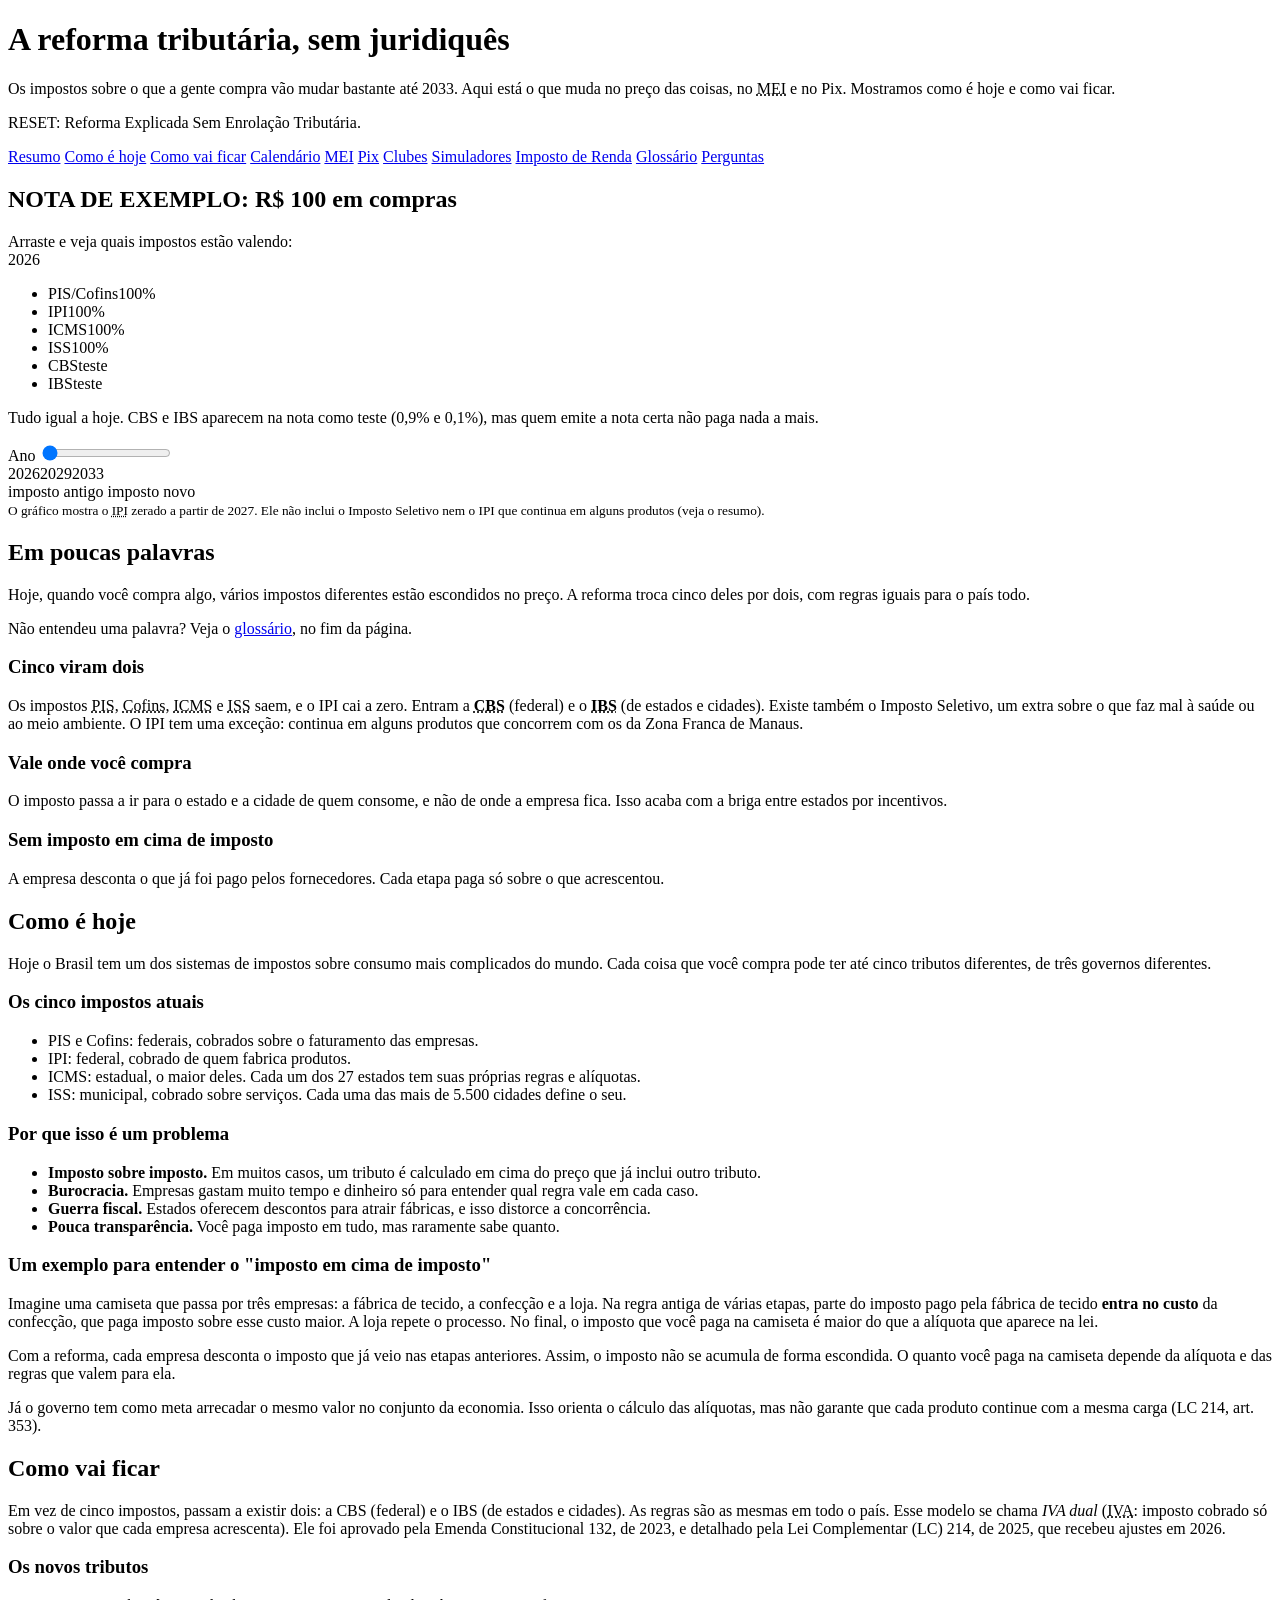
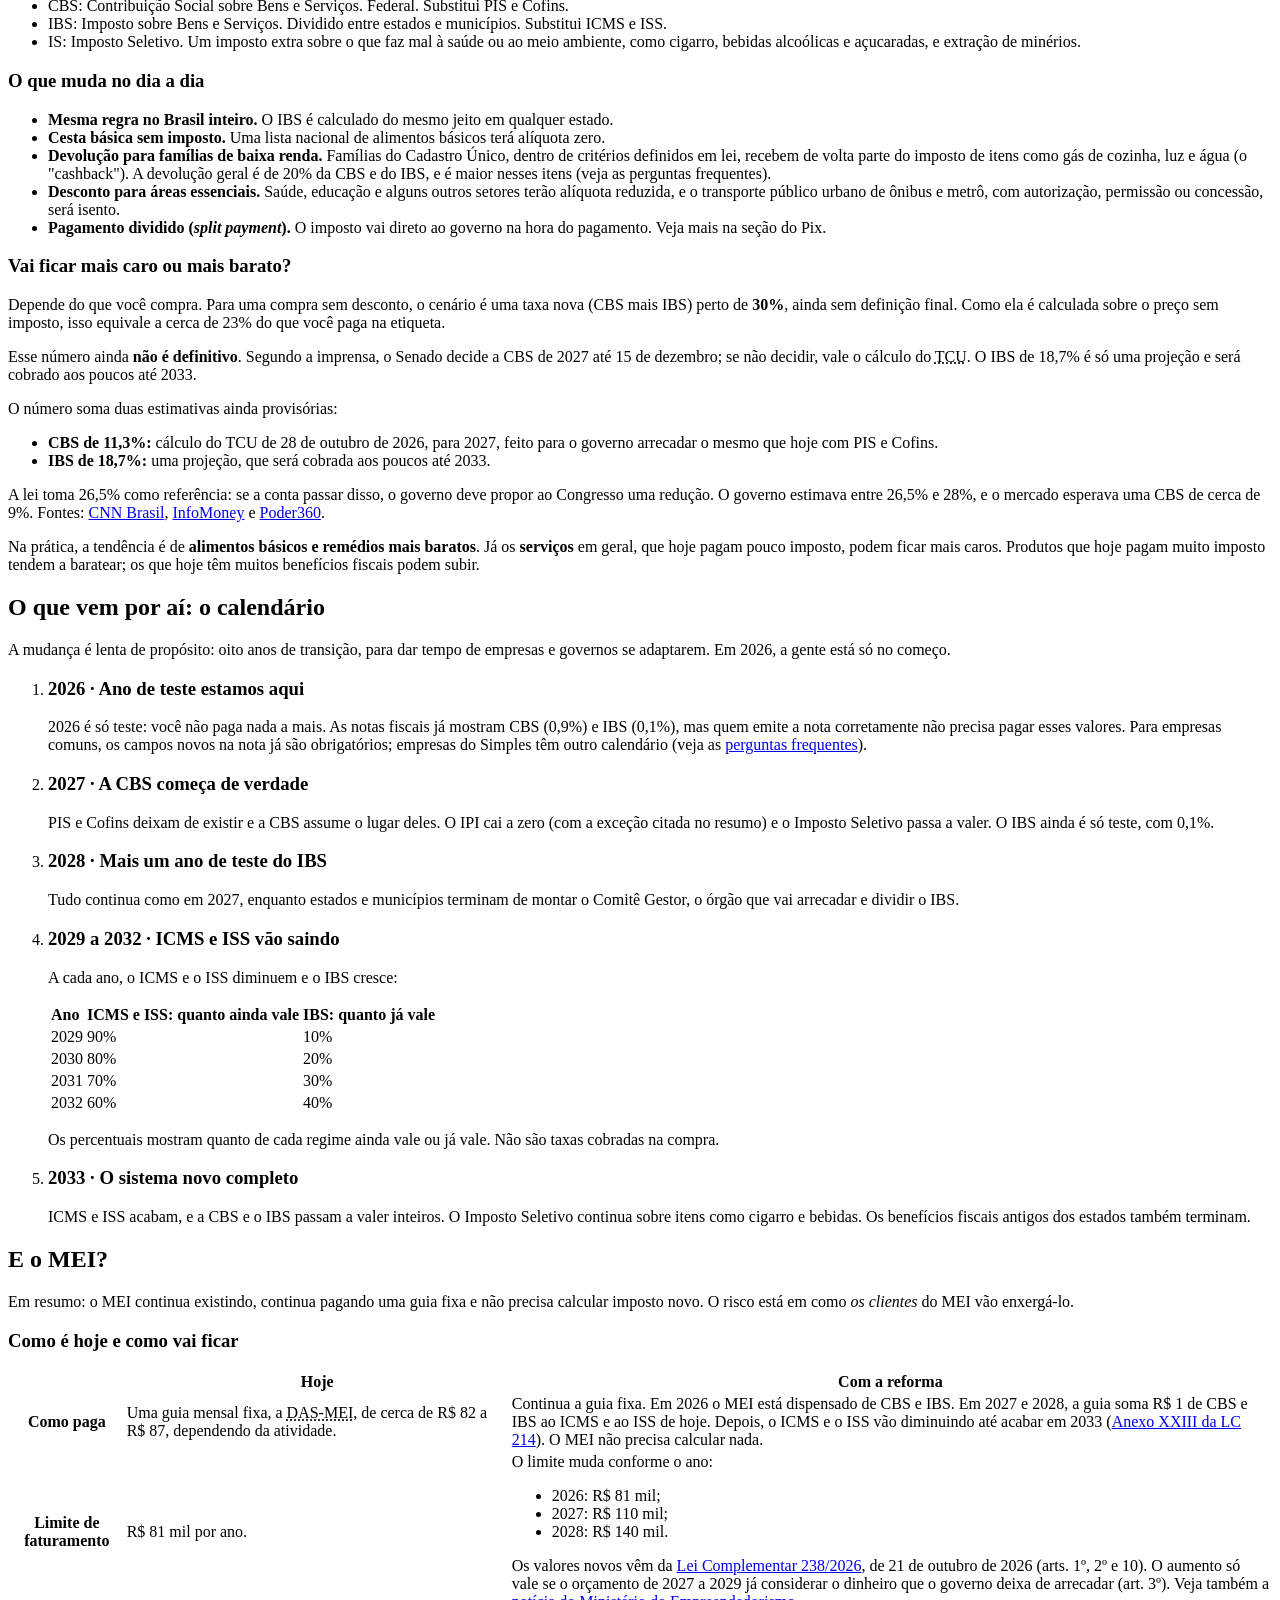
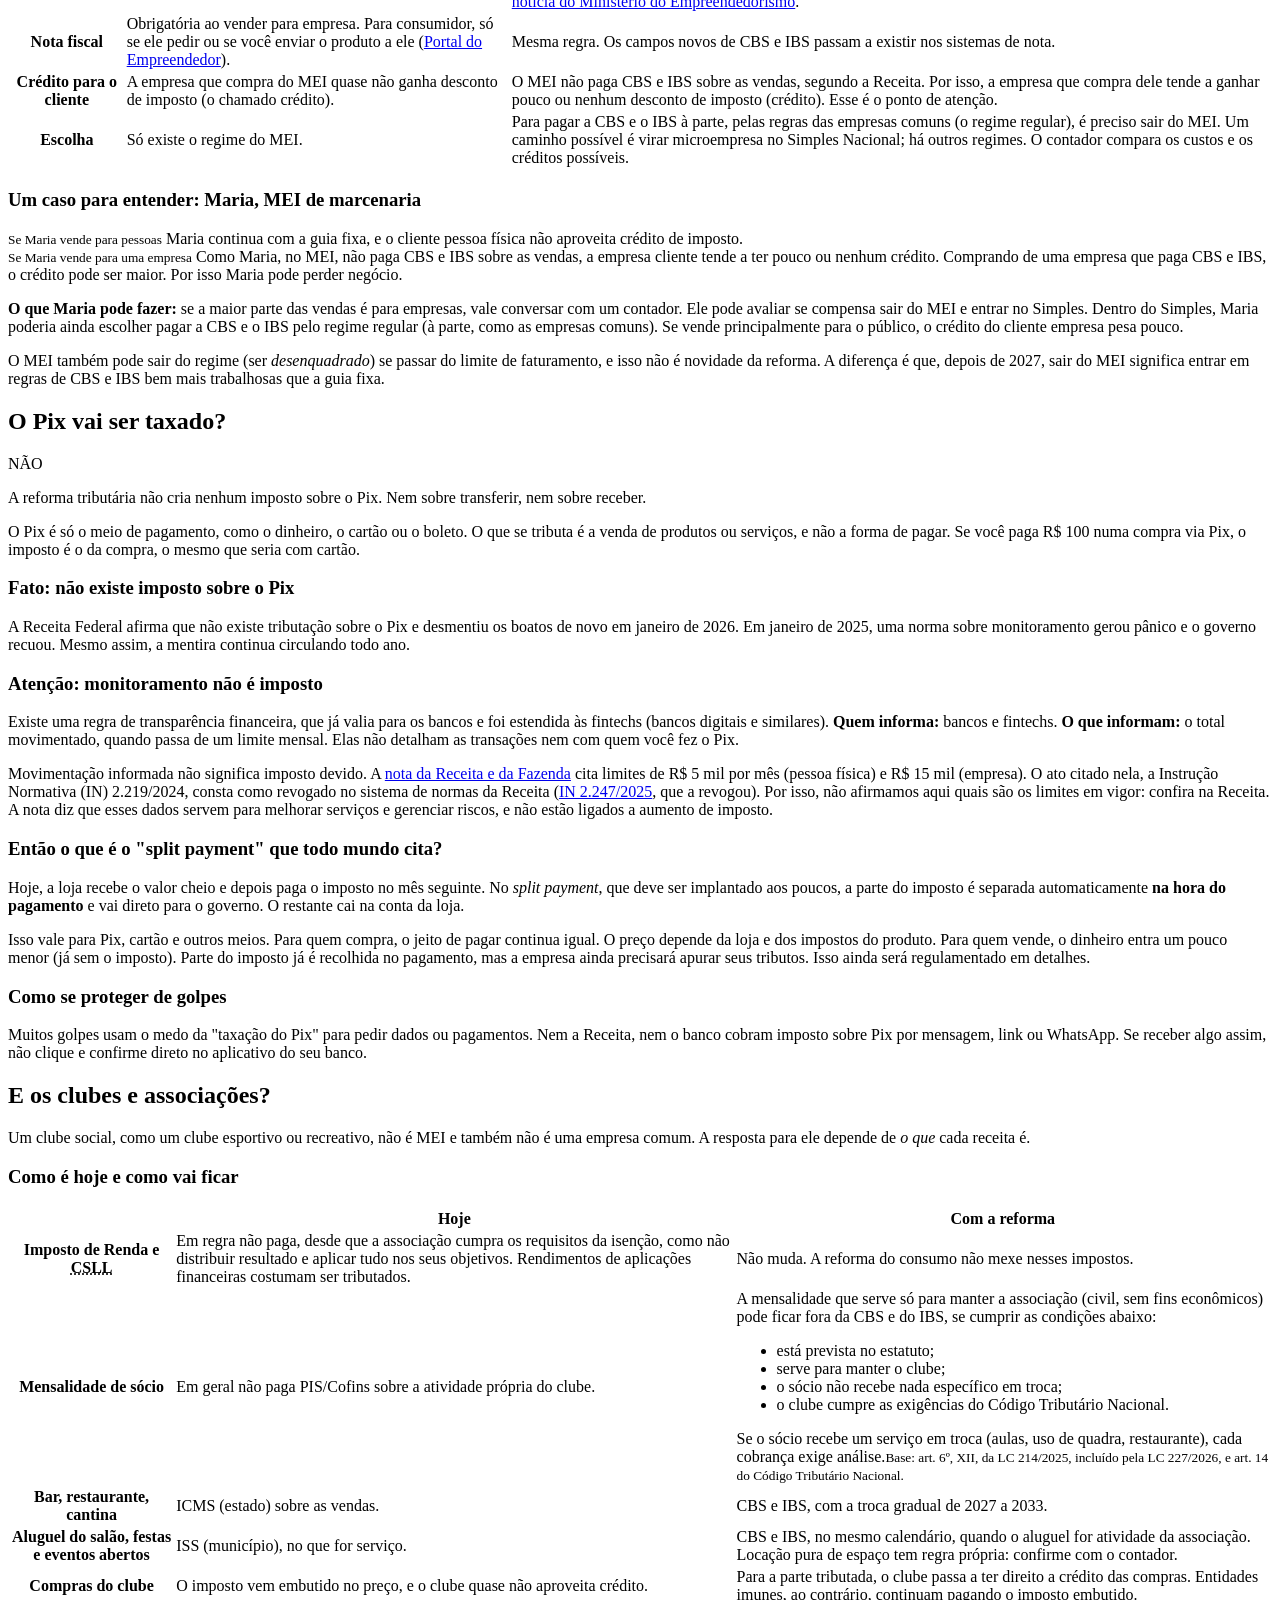
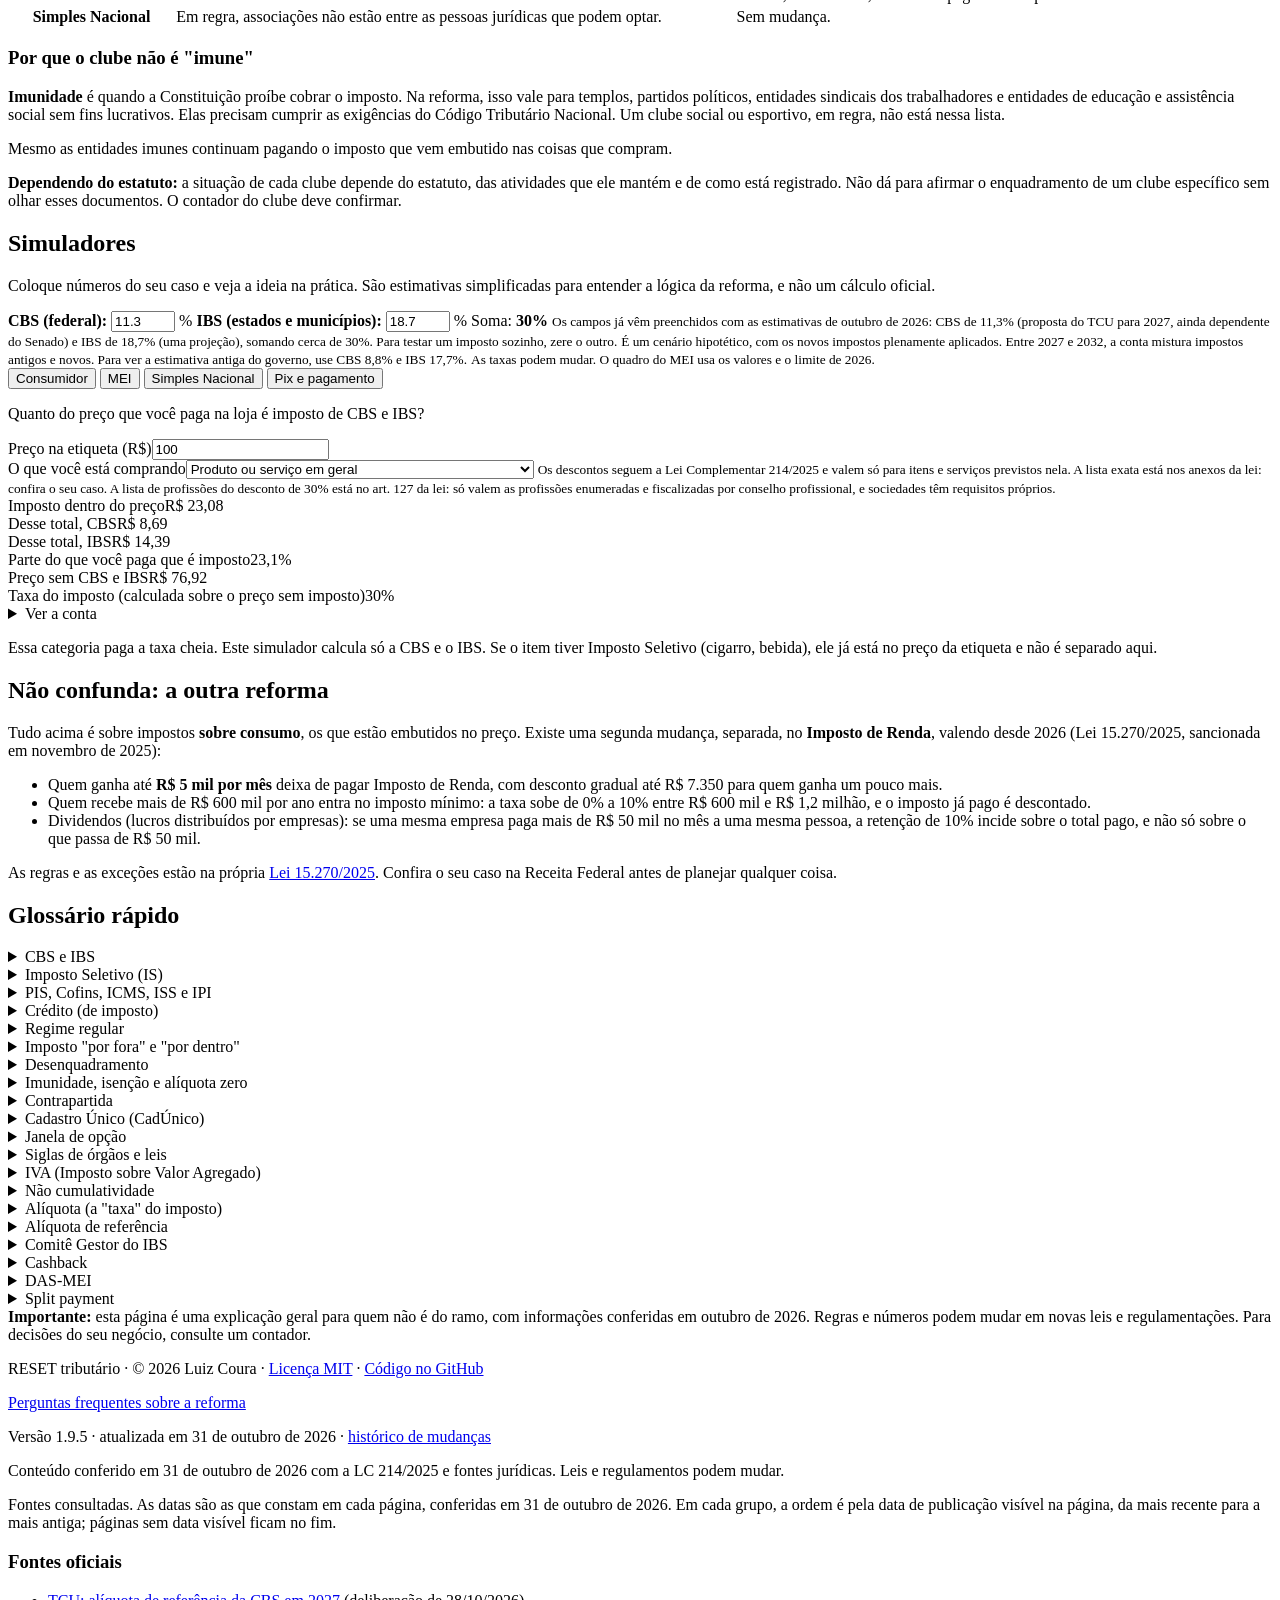
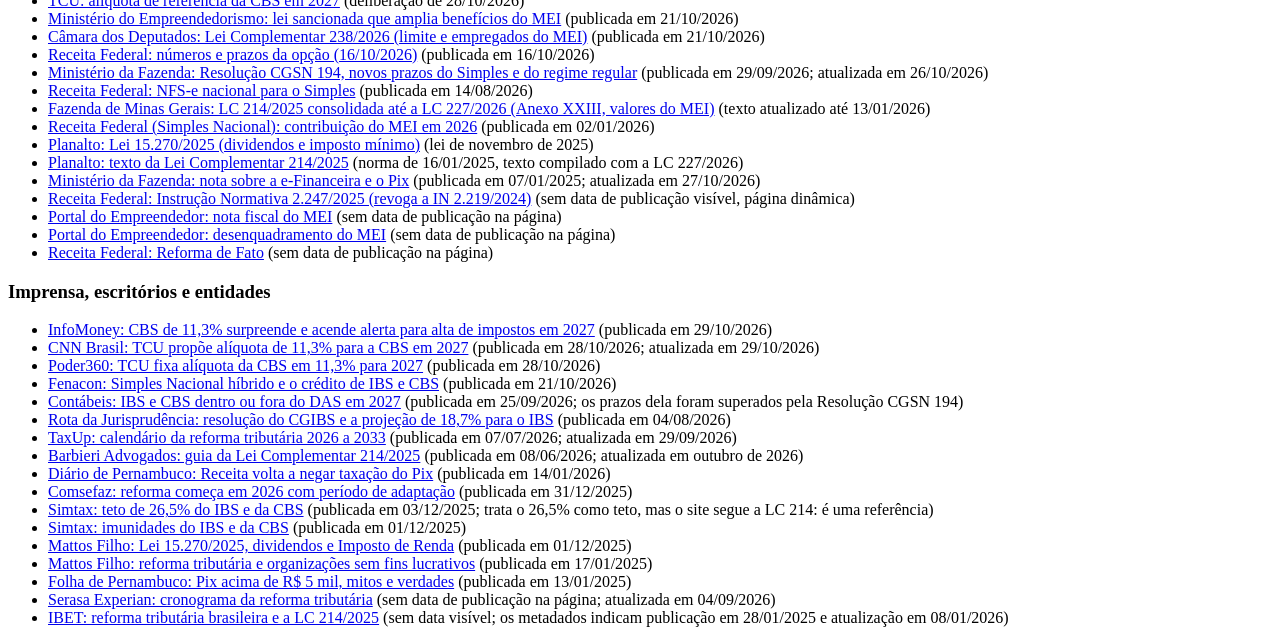
==== index.html @ e4e1f106 "Corrige a décima primeira revisão: exemplo da camiseta e neutralidade de arrecadação Co-Authored-By:" ====
<!doctype html>
<html lang="pt-BR">
<head>
<meta charset="utf-8">
<meta name="viewport" content="width=device-width, initial-scale=1">
<title>Reforma tributária explicada: MEI, Pix e o que muda | RESET</title>
<meta name="description" content="Reforma tributária sem juridiquês: o que muda para MEI, clubes, preços e Pix, como é hoje e o calendário de 2026 a 2033, com simuladores.">
<meta name="author" content="Luiz Coura">
<meta name="robots" content="index, follow, max-snippet:-1, max-image-preview:large">
<link rel="canonical" href="https://luizcoura.github.io/reset-tributario/">
<meta name="google-site-verification" content="L6h8p31Zbn6ZNRfFlGr_XrNy9hqiX-qJOjcPm-kFwkk" />
<link rel="icon" type="image/svg+xml" href="favicon.svg">
<link rel="icon" type="image/png" sizes="48x48" href="favicon-48.png">
<link rel="apple-touch-icon" href="apple-touch-icon.png">
<meta name="theme-color" content="#EDF0EA">

<meta property="og:type" content="article">
<meta property="og:locale" content="pt_BR">
<meta property="og:site_name" content="RESET tributário">
<meta property="og:title" content="Reforma tributária explicada: MEI, Pix e o que muda">
<meta property="og:description" content="O que muda com a CBS e o IBS, o que acontece com o MEI e se o Pix será taxado. Como é hoje e como vai ficar, explicado para leigos.">
<meta property="og:url" content="https://luizcoura.github.io/reset-tributario/">
<meta property="og:image" content="https://luizcoura.github.io/reset-tributario/og-image.png">
<meta property="og:image:width" content="1200">
<meta property="og:image:height" content="630">
<meta property="og:image:alt" content="Nota fiscal mostrando cinco impostos antigos virando dois: CBS e IBS">
<meta name="twitter:card" content="summary_large_image">
<meta name="twitter:image" content="https://luizcoura.github.io/reset-tributario/og-image.png">
<meta name="twitter:title" content="Reforma tributária explicada: MEI, Pix e o que muda">
<meta name="twitter:description" content="O que muda com a CBS e o IBS, o que acontece com o MEI e se o Pix será taxado.">

<script type="application/ld+json">
{
  "@context":"https://schema.org",
  "@type":"Article",
  "headline":"A reforma tributária, sem juridiquês",
  "description":"O que muda com a reforma tributária brasileira para MEI, clubes, preços e Pix, com o calendário de 2026 a 2033.",
  "inLanguage":"pt-BR",
  "image":"https://luizcoura.github.io/reset-tributario/og-image.png",
  "datePublished":"2026-10-30",
  "dateModified":"2026-10-31",
  "mainEntityOfPage":"https://luizcoura.github.io/reset-tributario/",
  "author":{"@type":"Person","name":"Luiz Coura","url":"https://github.com/luizcoura"},
  "license":"https://github.com/luizcoura/reset-tributario/blob/main/LICENSE",
  "about":["Reforma tributária","CBS","IBS","MEI","Pix"]
}
</script>
<link rel="preconnect" href="https://fonts.googleapis.com">
<link rel="preconnect" href="https://fonts.gstatic.com" crossorigin>
<link href="https://fonts.googleapis.com/css2?family=Bricolage+Grotesque:opsz,wght@12..96,500;12..96,700;12..96,800&family=Source+Serif+4:ital,opsz,wght@0,8..60,400;0,8..60,600;1,8..60,400&family=IBM+Plex+Mono:wght@400;500&display=swap" rel="stylesheet">
<link rel="stylesheet" href="style.css">
</head>
<body>

<header class="topo">
  <div class="wrap hero-grid">
    <div>
      <h1>A reforma tributária, sem juridiquês</h1>
      <p class="lead">Os impostos sobre o que a gente compra vão mudar bastante até 2033. Aqui está o que muda no preço das coisas, no <abbr title="Microempreendedor Individual">MEI</abbr> e no Pix. Mostramos como é hoje e como vai ficar.</p>
      <p class="assinatura">RESET: Reforma Explicada Sem Enrolação Tributária.</p>
      <nav class="nav" aria-label="Seções">
        <a href="#resumo">Resumo</a>
        <a href="#hoje">Como é hoje</a>
        <a href="#depois">Como vai ficar</a>
        <a href="#prazos">Calendário</a>
        <a href="#mei">MEI</a>
        <a href="#pix">Pix</a>
        <a href="#clubes">Clubes</a>
        <a href="#simuladores">Simuladores</a>
        <a href="#renda">Imposto de Renda</a>
        <a href="#glossario">Glossário</a>
        <a href="perguntas.html">Perguntas</a>
      </nav>
    </div>

    <aside class="nota" aria-labelledby="nota-titulo">
      <h2 id="nota-titulo">NOTA DE EXEMPLO: R$ 100 em compras</h2>
      <div>Arraste e veja quais impostos estão valendo:</div>
      <div class="ano" id="ano" aria-live="polite">2026</div>
      <ul class="linhas" id="linhas"></ul>
      <p class="explica" id="explica"></p>
      <label for="slider" class="sr">Ano</label>
      <input class="slider" type="range" id="slider" min="2026" max="2033" step="1" value="2026">
      <div class="marcas" aria-hidden="true"><span>2026</span><span>2029</span><span>2033</span></div>
      <div class="legenda">
        <span><b class="cor-velho"></b>imposto antigo</span>
        <span><b class="cor-novo"></b>imposto novo</span>
      </div>
      <small class="aviso-grafico">O gráfico mostra o <abbr title="Imposto sobre Produtos Industrializados">IPI</abbr> zerado a partir de 2027. Ele não inclui o Imposto Seletivo nem o IPI que continua em alguns produtos (veja o resumo).</small>
    </aside>
  </div>
</header>

<main>
<section id="resumo">
  <div class="wrap">
    <h2>Em poucas palavras</h2>
    <div class="texto">
      <p class="lead">Hoje, quando você compra algo, vários impostos diferentes estão escondidos no preço. A reforma troca cinco deles por dois, com regras iguais para o país todo.</p>
      <p>Não entendeu uma palavra? Veja o <a href="#glossario">glossário</a>, no fim da página.</p>
    </div>
    <div class="tres">
      <div>
        <h3>Cinco viram dois</h3>
        <p>Os impostos <abbr title="Programa de Integração Social">PIS</abbr>, <abbr title="Contribuição para o Financiamento da Seguridade Social">Cofins</abbr>, <abbr title="Imposto sobre Circulação de Mercadorias e Serviços">ICMS</abbr> e <abbr title="Imposto Sobre Serviços">ISS</abbr> saem, e o IPI cai a zero. Entram a <strong><abbr title="Contribuição Social sobre Bens e Serviços">CBS</abbr></strong> (federal) e o <strong><abbr title="Imposto sobre Bens e Serviços">IBS</abbr></strong> (de estados e cidades). Existe também o Imposto Seletivo, um extra sobre o que faz mal à saúde ou ao meio ambiente. O IPI tem uma exceção: continua em alguns produtos que concorrem com os da Zona Franca de Manaus.</p>
      </div>
      <div>
        <h3>Vale onde você compra</h3>
        <p>O imposto passa a ir para o estado e a cidade de quem consome, e não de onde a empresa fica. Isso acaba com a briga entre estados por incentivos.</p>
      </div>
      <div>
        <h3>Sem imposto em cima de imposto</h3>
        <p>A empresa desconta o que já foi pago pelos fornecedores. Cada etapa paga só sobre o que acrescentou.</p>
      </div>
    </div>
  </div>
</section>

<section id="hoje">
  <div class="wrap">
    <h2>Como é hoje</h2>
    <div class="texto">
      <p>Hoje o Brasil tem um dos sistemas de impostos sobre consumo mais complicados do mundo. Cada coisa que você compra pode ter até cinco tributos diferentes, de três governos diferentes.</p>
    </div>
    <div class="comparar">
      <div class="col hoje">
        <h3>Os cinco impostos atuais</h3>
        <ul>
          <li><span class="sigla">PIS</span> e <span class="sigla">Cofins</span>: federais, cobrados sobre o faturamento das empresas.</li>
          <li><span class="sigla">IPI</span>: federal, cobrado de quem fabrica produtos.</li>
          <li><span class="sigla">ICMS</span>: estadual, o maior deles. Cada um dos 27 estados tem suas próprias regras e alíquotas.</li>
          <li><span class="sigla">ISS</span>: municipal, cobrado sobre serviços. Cada uma das mais de 5.500 cidades define o seu.</li>
        </ul>
      </div>
      <div class="col hoje">
        <h3>Por que isso é um problema</h3>
        <ul>
          <li><strong>Imposto sobre imposto.</strong> Em muitos casos, um tributo é calculado em cima do preço que já inclui outro tributo.</li>
          <li><strong>Burocracia.</strong> Empresas gastam muito tempo e dinheiro só para entender qual regra vale em cada caso.</li>
          <li><strong>Guerra fiscal.</strong> Estados oferecem descontos para atrair fábricas, e isso distorce a concorrência.</li>
          <li><strong>Pouca transparência.</strong> Você paga imposto em tudo, mas raramente sabe quanto.</li>
        </ul>
      </div>
    </div>

    <div class="exemplo">
      <h3>Um exemplo para entender o "imposto em cima de imposto"</h3>
      <p>Imagine uma camiseta que passa por três empresas: a fábrica de tecido, a confecção e a loja. Na regra antiga de várias etapas, parte do imposto pago pela fábrica de tecido <strong>entra no custo</strong> da confecção, que paga imposto sobre esse custo maior. A loja repete o processo. No final, o imposto que você paga na camiseta é maior do que a alíquota que aparece na lei.</p>
      <p>Com a reforma, cada empresa desconta o imposto que já veio nas etapas anteriores. Assim, o imposto não se acumula de forma escondida. O quanto você paga na camiseta depende da alíquota e das regras que valem para ela.</p>
      <p>Já o governo tem como meta arrecadar o mesmo valor no conjunto da economia. Isso orienta o cálculo das alíquotas, mas não garante que cada produto continue com a mesma carga (LC 214, art. 353).</p>
    </div>
  </div>
</section>

<section id="depois">
  <div class="wrap">
    <h2>Como vai ficar</h2>
    <div class="texto">
      <p>Em vez de cinco impostos, passam a existir dois: a CBS (federal) e o IBS (de estados e cidades). As regras são as mesmas em todo o país. Esse modelo se chama <em>IVA dual</em> (<abbr title="Imposto sobre Valor Agregado">IVA</abbr>: imposto cobrado só sobre o valor que cada empresa acrescenta). Ele foi aprovado pela Emenda Constitucional 132, de 2023, e detalhado pela Lei Complementar (LC) 214, de 2025, que recebeu ajustes em 2026.</p>
    </div>

    <div class="comparar">
      <div class="col depois">
        <h3>Os novos tributos</h3>
        <ul>
          <li><span class="sigla">CBS</span>: Contribuição Social sobre Bens e Serviços. Federal. Substitui PIS e Cofins.</li>
          <li><span class="sigla">IBS</span>: Imposto sobre Bens e Serviços. Dividido entre estados e municípios. Substitui ICMS e ISS.</li>
          <li><span class="sigla">IS</span>: Imposto Seletivo. Um imposto extra sobre o que faz mal à saúde ou ao meio ambiente, como cigarro, bebidas alcoólicas e açucaradas, e extração de minérios.</li>
        </ul>
      </div>
      <div class="col depois">
        <h3>O que muda no dia a dia</h3>
        <ul>
          <li><strong>Mesma regra no Brasil inteiro.</strong> O IBS é calculado do mesmo jeito em qualquer estado.</li>
          <li><strong>Cesta básica sem imposto.</strong> Uma lista nacional de alimentos básicos terá alíquota zero.</li>
          <li><strong>Devolução para famílias de baixa renda.</strong> Famílias do Cadastro Único, dentro de critérios definidos em lei, recebem de volta parte do imposto de itens como gás de cozinha, luz e água (o "cashback"). A devolução geral é de 20% da CBS e do IBS, e é maior nesses itens (veja as perguntas frequentes).</li>
          <li><strong>Desconto para áreas essenciais.</strong> Saúde, educação e alguns outros setores terão alíquota reduzida, e o transporte público urbano de ônibus e metrô, com autorização, permissão ou concessão, será isento.</li>
          <li><strong>Pagamento dividido (<em>split payment</em>).</strong> O imposto vai direto ao governo na hora do pagamento. Veja mais na seção do Pix.</li>
        </ul>
      </div>
    </div>

    <div class="texto">
      <h3>Vai ficar mais caro ou mais barato?</h3>
      <p>Depende do que você compra. Para uma compra sem desconto, o cenário é uma taxa nova (CBS mais IBS) perto de <strong>30%</strong>, ainda sem definição final. Como ela é calculada sobre o preço sem imposto, isso equivale a cerca de 23% do que você paga na etiqueta.</p>
      <p>Esse número ainda <strong>não é definitivo</strong>. Segundo a imprensa, o Senado decide a CBS de 2027 até 15 de dezembro; se não decidir, vale o cálculo do <abbr title="Tribunal de Contas da União, que fiscaliza as contas do governo">TCU</abbr>. O IBS de 18,7% é só uma projeção e será cobrado aos poucos até 2033.</p>
      <p>O número soma duas estimativas ainda provisórias:</p>
      <ul>
        <li><strong>CBS de 11,3%:</strong> cálculo do TCU de 28 de outubro de 2026, para 2027, feito para o governo arrecadar o mesmo que hoje com PIS e Cofins.</li>
        <li><strong>IBS de 18,7%:</strong> uma projeção, que será cobrada aos poucos até 2033.</li>
      </ul>
      <p>A lei toma 26,5% como referência: se a conta passar disso, o governo deve propor ao Congresso uma redução. O governo estimava entre 26,5% e 28%, e o mercado esperava uma CBS de cerca de 9%. Fontes: <a href="https://www.cnnbrasil.com.br/economia/money/macroeconomia/reforma-tributaria-tcu-propoe-aliquota-de-113-para-cbs-em-2027/">CNN Brasil</a>, <a href="https://www.infomoney.com.br/business/cbs-de-113-surpreende-e-acende-alerta-para-alta-de-impostos-em-2027/">InfoMoney</a> e <a href="https://www.poder360.com.br/poder-economia/tcu-fixa-aliquota-da-cbs-em-113-para-2027/">Poder360</a>.</p>
      <p>Na prática, a tendência é de <strong>alimentos básicos e remédios mais baratos</strong>. Já os <strong>serviços</strong> em geral, que hoje pagam pouco imposto, podem ficar mais caros. Produtos que hoje pagam muito imposto tendem a baratear; os que hoje têm muitos benefícios fiscais podem subir.</p>
    </div>
  </div>
</section>

<section id="prazos">
  <div class="wrap">
    <h2>O que vem por aí: o calendário</h2>
    <div class="texto">
      <p>A mudança é lenta de propósito: oito anos de transição, para dar tempo de empresas e governos se adaptarem. Em 2026, a gente está só no começo.</p>
    </div>
    <ol class="tempo">
      <li class="agora"><h3>2026 · Ano de teste <span class="etiqueta">estamos aqui</span></h3><p>2026 é só teste: você não paga nada a mais. As notas fiscais já mostram CBS (0,9%) e IBS (0,1%), mas quem emite a nota corretamente não precisa pagar esses valores. Para empresas comuns, os campos novos na nota já são obrigatórios; empresas do Simples têm outro calendário (veja as <a href="perguntas.html#agora">perguntas frequentes</a>).</p></li>
      <li><h3>2027 · A CBS começa de verdade</h3><p>PIS e Cofins deixam de existir e a CBS assume o lugar deles. O IPI cai a zero (com a exceção citada no resumo) e o Imposto Seletivo passa a valer. O IBS ainda é só teste, com 0,1%.</p></li>
      <li><h3>2028 · Mais um ano de teste do IBS</h3><p>Tudo continua como em 2027, enquanto estados e municípios terminam de montar o Comitê Gestor, o órgão que vai arrecadar e dividir o IBS.</p></li>
      <li><h3>2029 a 2032 · ICMS e ISS vão saindo</h3><p>A cada ano, o ICMS e o ISS diminuem e o IBS cresce:</p><table class="mini"><thead><tr><th>Ano</th><th>ICMS e ISS: quanto ainda vale</th><th>IBS: quanto já vale</th></tr></thead><tbody><tr><td>2029</td><td>90%</td><td>10%</td></tr><tr><td>2030</td><td>80%</td><td>20%</td></tr><tr><td>2031</td><td>70%</td><td>30%</td></tr><tr><td>2032</td><td>60%</td><td>40%</td></tr></tbody></table><p>Os percentuais mostram quanto de cada regime ainda vale ou já vale. Não são taxas cobradas na compra.</p></li>
      <li><h3>2033 · O sistema novo completo</h3><p>ICMS e ISS acabam, e a CBS e o IBS passam a valer inteiros. O Imposto Seletivo continua sobre itens como cigarro e bebidas. Os benefícios fiscais antigos dos estados também terminam.</p></li>
    </ol>
  </div>
</section>

<section id="mei">
  <div class="wrap">
    <h2>E o MEI?</h2>
    <div class="texto">
      <p class="lead">Em resumo: o MEI continua existindo, continua pagando uma guia fixa e não precisa calcular imposto novo. O risco está em como <em>os clientes</em> do MEI vão enxergá-lo.</p>
    </div>

    <h3 class="mt-2">Como é hoje e como vai ficar</h3>
    <div class="tabela-rolagem">
    <table>
      <thead><tr><th></th><th>Hoje</th><th>Com a reforma</th></tr></thead>
      <tbody>
        <tr><th>Como paga</th><td>Uma guia mensal fixa, a <abbr title="Documento de Arrecadação do Simples Nacional do MEI">DAS-MEI</abbr>, de cerca de R$ 82 a R$ 87, dependendo da atividade.</td><td>Continua a guia fixa. Em 2026 o MEI está dispensado de CBS e IBS. Em 2027 e 2028, a guia soma R$ 1 de CBS e IBS ao ICMS e ao ISS de hoje. Depois, o ICMS e o ISS vão diminuindo até acabar em 2033 (<a href="https://www.fazenda.mg.gov.br/empresas/legislacao_tributaria/leis/2025/lc214_2025.pdf">Anexo XXIII da LC 214</a>). O MEI não precisa calcular nada.</td></tr>
        <tr><th>Limite de faturamento</th><td>R$ 81 mil por ano.</td><td>O limite muda conforme o ano:<ul><li>2026: R$ 81 mil;</li><li>2027: R$ 110 mil;</li><li>2028: R$ 140 mil.</li></ul>Os valores novos vêm da <a href="https://www2.camara.leg.br/legin/fed/leicom/2026/leicomplementar-238-21-outubro-2026-800071-publicacaooriginal-181678-pl.html">Lei Complementar 238/2026</a>, de 21 de outubro de 2026 (arts. 1º, 2º e 10). O aumento só vale se o orçamento de 2027 a 2029 já considerar o dinheiro que o governo deixa de arrecadar (art. 3º). Veja também a <a href="https://www.gov.br/memp/pt-br/assuntos/noticias/lula-sanciona-lei-que-amplia-beneficios-para-meis-e-envia-ao-congresso-pec-sobre-tarifa-zero-no-transporte-coletivo">notícia do Ministério do Empreendedorismo</a>.</td></tr>
        <tr><th>Nota fiscal</th><td>Obrigatória ao vender para empresa. Para consumidor, só se ele pedir ou se você enviar o produto a ele (<a href="https://www.gov.br/empresas-e-negocios/pt-br/empreendedor/servicos-para-mei/nota-fiscal">Portal do Empreendedor</a>).</td><td>Mesma regra. Os campos novos de CBS e IBS passam a existir nos sistemas de nota.</td></tr>
        <tr><th>Crédito para o cliente</th><td>A empresa que compra do MEI quase não ganha desconto de imposto (o chamado crédito).</td><td>O MEI não paga CBS e IBS sobre as vendas, segundo a Receita. Por isso, a empresa que compra dele tende a ganhar pouco ou nenhum desconto de imposto (crédito). Esse é o ponto de atenção.</td></tr>
        <tr><th>Escolha</th><td>Só existe o regime do MEI.</td><td>Para pagar a CBS e o IBS à parte, pelas regras das empresas comuns (o regime regular), é preciso sair do MEI. Um caminho possível é virar microempresa no Simples Nacional; há outros regimes. O contador compara os custos e os créditos possíveis.</td></tr>
      </tbody>
    </table>
    </div>

    <div class="caso">
      <h3>Um caso para entender: Maria, MEI de marcenaria</h3>
      <div class="cena">
        <div>
          <small>Se Maria vende para pessoas</small>
          Maria continua com a guia fixa, e o cliente pessoa física não aproveita crédito de imposto.
        </div>
        <div>
          <small>Se Maria vende para uma empresa</small>
          Como Maria, no MEI, não paga CBS e IBS sobre as vendas, a empresa cliente tende a ter pouco ou nenhum crédito. Comprando de uma empresa que paga CBS e IBS, o crédito pode ser maior. Por isso Maria pode perder negócio.
        </div>
      </div>
      <p class="sem-margem-baixo mt-1"><strong>O que Maria pode fazer:</strong> se a maior parte das vendas é para empresas, vale conversar com um contador. Ele pode avaliar se compensa sair do MEI e entrar no Simples. Dentro do Simples, Maria poderia ainda escolher pagar a CBS e o IBS pelo regime regular (à parte, como as empresas comuns). Se vende principalmente para o público, o crédito do cliente empresa pesa pouco.</p>
    </div>

    <div class="texto">
      <p>O MEI também pode sair do regime (ser <em>desenquadrado</em>) se passar do limite de faturamento, e isso não é novidade da reforma. A diferença é que, depois de 2027, sair do MEI significa entrar em regras de CBS e IBS bem mais trabalhosas que a guia fixa.</p>
    </div>
  </div>
</section>

<section id="pix">
  <div class="wrap">
    <h2>O Pix vai ser taxado?</h2>
    <div class="carimbo">NÃO</div>
    <div class="texto">
      <p class="lead">A reforma tributária não cria nenhum imposto sobre o Pix. Nem sobre transferir, nem sobre receber.</p>
      <p>O Pix é só o meio de pagamento, como o dinheiro, o cartão ou o boleto. O que se tributa é a venda de produtos ou serviços, e não a forma de pagar. Se você paga R$ 100 numa compra via Pix, o imposto é o da compra, o mesmo que seria com cartão.</p>
    </div>

    <div class="veredito">
      <div class="mito fato">
        <h3>Fato: não existe imposto sobre o Pix</h3>
        <p>A Receita Federal afirma que não existe tributação sobre o Pix e desmentiu os boatos de novo em janeiro de 2026. Em janeiro de 2025, uma norma sobre monitoramento gerou pânico e o governo recuou. Mesmo assim, a mentira continua circulando todo ano.</p>
      </div>
      <div class="mito cuidado">
        <h3>Atenção: monitoramento não é imposto</h3>
        <p>Existe uma regra de transparência financeira, que já valia para os bancos e foi estendida às fintechs (bancos digitais e similares). <strong>Quem informa:</strong> bancos e fintechs. <strong>O que informam:</strong> o total movimentado, quando passa de um limite mensal. Elas não detalham as transações nem com quem você fez o Pix.</p>
        <p>Movimentação informada não significa imposto devido. A <a href="https://www.gov.br/fazenda/pt-br/canais_atendimento/imprensa/notas-a-imprensa/2025/janeiro/receita-federal-esclarece-evolucao-na-e-financeira">nota da Receita e da Fazenda</a> cita limites de R$ 5 mil por mês (pessoa física) e R$ 15 mil (empresa). O ato citado nela, a Instrução Normativa (IN) 2.219/2024, consta como revogado no sistema de normas da Receita (<a href="https://normasinternet2.receita.fazenda.gov.br/#/consulta/externa/142436">IN 2.247/2025</a>, que a revogou). Por isso, não afirmamos aqui quais são os limites em vigor: confira na Receita. A nota diz que esses dados servem para melhorar serviços e gerenciar riscos, e não estão ligados a aumento de imposto.</p>
      </div>
    </div>

    <div class="texto">
      <h3>Então o que é o "split payment" que todo mundo cita?</h3>
      <p>Hoje, a loja recebe o valor cheio e depois paga o imposto no mês seguinte. No <em>split payment</em>, que deve ser implantado aos poucos, a parte do imposto é separada automaticamente <strong>na hora do pagamento</strong> e vai direto para o governo. O restante cai na conta da loja.</p>
      <p>Isso vale para Pix, cartão e outros meios. Para quem compra, o jeito de pagar continua igual. O preço depende da loja e dos impostos do produto. Para quem vende, o dinheiro entra um pouco menor (já sem o imposto). Parte do imposto já é recolhida no pagamento, mas a empresa ainda precisará apurar seus tributos. Isso ainda será regulamentado em detalhes.</p>
    </div>

    <div class="mito mt-15">
      <h3>Como se proteger de golpes</h3>
      <p>Muitos golpes usam o medo da "taxação do Pix" para pedir dados ou pagamentos. Nem a Receita, nem o banco cobram imposto sobre Pix por mensagem, link ou WhatsApp. Se receber algo assim, não clique e confirme direto no aplicativo do seu banco.</p>
    </div>
  </div>
</section>

<section id="clubes">
  <div class="wrap">
    <h2>E os clubes e associações?</h2>
    <div class="texto">
      <p class="lead">Um clube social, como um clube esportivo ou recreativo, não é MEI e também não é uma empresa comum. A resposta para ele depende de <em>o que</em> cada receita é.</p>
    </div>

    <h3 class="mt-2">Como é hoje e como vai ficar</h3>
    <div class="tabela-rolagem">
    <table>
      <thead><tr><th></th><th>Hoje</th><th>Com a reforma</th></tr></thead>
      <tbody>
        <tr><th>Imposto de Renda e <abbr title="Contribuição Social sobre o Lucro Líquido">CSLL</abbr></th><td>Em regra não paga, desde que a associação cumpra os requisitos da isenção, como não distribuir resultado e aplicar tudo nos seus objetivos. Rendimentos de aplicações financeiras costumam ser tributados.</td><td>Não muda. A reforma do consumo não mexe nesses impostos.</td></tr>
        <tr><th>Mensalidade de sócio</th><td>Em geral não paga PIS/Cofins sobre a atividade própria do clube.</td><td>A mensalidade que serve só para manter a associação (civil, sem fins econômicos) pode ficar fora da CBS e do IBS, se cumprir as condições abaixo:<ul><li>está prevista no estatuto;</li><li>serve para manter o clube;</li><li>o sócio não recebe nada específico em troca;</li><li>o clube cumpre as exigências do Código Tributário Nacional.</li></ul>Se o sócio recebe um serviço em troca (aulas, uso de quadra, restaurante), cada cobrança exige análise.<small class="base-legal">Base: art. 6º, XII, da LC 214/2025, incluído pela LC 227/2026, e art. 14 do Código Tributário Nacional.</small></td></tr>
        <tr><th>Bar, restaurante, cantina</th><td>ICMS (estado) sobre as vendas.</td><td>CBS e IBS, com a troca gradual de 2027 a 2033.</td></tr>
        <tr><th>Aluguel do salão, festas e eventos abertos</th><td>ISS (município), no que for serviço.</td><td>CBS e IBS, no mesmo calendário, quando o aluguel for atividade da associação. Locação pura de espaço tem regra própria: confirme com o contador.</td></tr>
        <tr><th>Compras do clube</th><td>O imposto vem embutido no preço, e o clube quase não aproveita crédito.</td><td>Para a parte tributada, o clube passa a ter direito a crédito das compras. Entidades imunes, ao contrário, continuam pagando o imposto embutido.</td></tr>
        <tr><th>Simples Nacional</th><td>Em regra, associações não estão entre as pessoas jurídicas que podem optar.</td><td>Sem mudança.</td></tr>
      </tbody>
    </table>
    </div>

    <div class="texto">
      <h3>Por que o clube não é "imune"</h3>
      <p><strong>Imunidade</strong> é quando a Constituição proíbe cobrar o imposto. Na reforma, isso vale para templos, partidos políticos, entidades sindicais dos trabalhadores e entidades de educação e assistência social sem fins lucrativos. Elas precisam cumprir as exigências do Código Tributário Nacional. Um clube social ou esportivo, em regra, não está nessa lista.</p>
      <p>Mesmo as entidades imunes continuam pagando o imposto que vem embutido nas coisas que compram.</p>
    </div>

    <div class="aviso-final">
      <strong>Dependendo do estatuto:</strong> a situação de cada clube depende do estatuto, das atividades que ele mantém e de como está registrado. Não dá para afirmar o enquadramento de um clube específico sem olhar esses documentos. O contador do clube deve confirmar.
    </div>
  </div>
</section>

<section id="simuladores">
  <div class="wrap">
    <h2>Simuladores</h2>
    <div class="texto">
      <p class="lead">Coloque números do seu caso e veja a ideia na prática. São estimativas simplificadas para entender a lógica da reforma, e não um cálculo oficial.</p>
    </div>

    <div class="global">
      <label for="ref-cbs"><strong>CBS (federal):</strong></label>
      <span><input type="number" id="ref-cbs" value="11.3" min="0" max="60" step="0.1"> %</span>
      <label for="ref-ibs"><strong>IBS (estados e municípios):</strong></label>
      <span><input type="number" id="ref-ibs" value="18.7" min="0" max="60" step="0.1"> %</span>
      <span>Soma: <strong id="ref-total"></strong></span>
      <small>Os campos já vêm preenchidos com as estimativas de outubro de 2026: CBS de 11,3% (proposta do TCU para 2027, ainda dependente do Senado) e IBS de 18,7% (uma projeção), somando cerca de 30%. Para testar um imposto sozinho, zere o outro.</small>
      <small>É um cenário hipotético, com os novos impostos plenamente aplicados. Entre 2027 e 2032, a conta mistura impostos antigos e novos. Para ver a estimativa antiga do governo, use CBS 8,8% e IBS 17,7%.</small>
      <small>As taxas podem mudar. O quadro do MEI usa os valores e o limite de 2026.</small>
    </div>

    <div class="abas" role="tablist" aria-label="Simuladores">
      <button role="tab" id="tab-consumidor" aria-controls="p-consumidor" aria-selected="true">Consumidor</button>
      <button role="tab" id="tab-mei" aria-controls="p-mei" aria-selected="false" tabindex="-1">MEI</button>
      <button role="tab" id="tab-simples" aria-controls="p-simples" aria-selected="false" tabindex="-1">Simples Nacional</button>
      <button role="tab" id="tab-pix" aria-controls="p-pix" aria-selected="false" tabindex="-1">Pix e pagamento</button>
    </div>

    <!-- CONSUMIDOR -->
    <div class="painel" role="tabpanel" id="p-consumidor" aria-labelledby="tab-consumidor">
      <div class="sim">
        <div class="campos">
          <p class="sem-margem">Quanto do preço que você paga na loja é imposto de CBS e IBS?</p>
          <div class="campo"><label for="c-preco">Preço na etiqueta (R$)</label><input type="number" id="c-preco" value="100" min="0" step="1"></div>
          <div class="campo"><label for="c-cat">O que você está comprando</label><select id="c-cat"></select>
            <small>Os descontos seguem a Lei Complementar 214/2025 e valem só para itens e serviços previstos nela. A lista exata está nos anexos da lei: confira o seu caso. A lista de profissões do desconto de 30% está no art. 127 da lei: só valem as profissões enumeradas e fiscalizadas por conselho profissional, e sociedades têm requisitos próprios.</small></div>
        </div>
        <div class="resultado" aria-live="polite">
          <div class="linha total"><span>Imposto dentro do preço</span><span id="c-imp"></span></div>
          <div class="linha"><span>Desse total, CBS</span><span id="c-cbs"></span></div>
          <div class="linha"><span>Desse total, IBS</span><span id="c-ibs"></span></div>
          <div class="linha"><span>Parte do que você paga que é imposto</span><span id="c-share"></span></div>
          <div class="fatia" aria-hidden="true"><i id="c-f1" class="cor-velho"></i></div>
          <div class="linha"><span>Preço sem CBS e IBS</span><span id="c-base"></span></div>
          <div class="linha"><span>Taxa do imposto (calculada sobre o preço sem imposto)</span><span id="c-aliq"></span></div>
          <details><summary>Ver a conta</summary><p class="msg" id="c-conta"></p></details>
          <p class="msg" id="c-msg"></p>
        </div>
      </div>
    </div>

    <!-- MEI -->
    <div class="painel" role="tabpanel" id="p-mei" aria-labelledby="tab-mei" hidden>
      <div class="sim">
        <div class="campos">
          <div class="campo"><label for="m-ativ">Atividade do MEI</label>
            <select id="m-ativ"><option value="1">Comércio ou indústria (ICMS)</option><option value="5" selected>Serviços (ISS)</option><option value="6">Comércio e serviços</option></select></div>
          <div class="campo"><label for="m-fat">Faturamento médio por mês (R$)</label><input type="number" id="m-fat" value="5000" min="0" step="100"></div>
          <div class="campo"><label for="m-meses">Meses de atividade neste ano</label><input type="number" id="m-meses" value="12" min="1" max="12" step="1" data-inteiro data-un="meses"><small>Se abriu o MEI este ano, o limite é proporcional: R$ 6.750 por mês de atividade (R$ 81 mil ÷ 12). Quem já era MEI no ano anterior usa 12.</small></div>
          <div class="campo"><label for="m-pj">Quanto desse faturamento é de vendas para empresas (%)</label><input type="number" id="m-pj" value="40" min="0" max="100" step="5"></div>
          <div class="campo"><label for="m-comp">Compras mensais com imposto embutido (R$)</label><input type="number" id="m-comp" value="1500" min="0" step="100"><small>Material e insumos que você compra de empresas comuns (regime regular), com o imposto já embutido no preço.</small></div>
          <div class="campo"><label for="m-sm">Salário mínimo (R$)</label><input type="number" id="m-sm" value="1621" min="0" step="1"><small>A parte do <abbr title="Instituto Nacional do Seguro Social">INSS</abbr> da guia é 5% do salário mínimo.</small></div>
        </div>
        <div class="resultado" aria-live="polite">
          <div class="linha"><span>Guia mensal (DAS-MEI)</span><span id="m-das"></span></div>
          <div class="linha"><span>Faturamento no ano (média por mês × meses de atividade)</span><span id="m-anual"></span></div>
          <div class="linha"><span id="m-limrot">Situação no limite de R$ 81 mil</span><span id="m-lim"></span></div>
          <div class="linha"><span>CBS e IBS por mês fora do MEI</span><span id="m-normal"></span></div>
          <small class="nota-linha">Já considera o desconto das compras. Outros tributos não entram, então não compara a carga total.</small>
          <div class="linha"><span>Desse total, CBS</span><span id="m-ncbs"></span></div>
          <div class="linha"><span>Desse total, IBS</span><span id="m-nibs"></span></div>
          <div class="linha"><span>Crédito possível para o cliente empresa, se a compra der direito a ele, caso você saísse da guia (por mês)</span><span id="m-cred"></span></div>
          <div class="linha"><span>Desse crédito, CBS</span><span id="m-ccbs"></span></div>
          <div class="linha"><span>Desse crédito, IBS</span><span id="m-cibs"></span></div>
          <div class="linha"><span>Hoje, na guia fixa: crédito do cliente empresa</span><span>pouco ou nenhum</span></div>
          <p class="msg" id="m-msg"></p>
        </div>
      </div>
    </div>

    <!-- SIMPLES NACIONAL -->
    <div class="painel" role="tabpanel" id="p-simples" aria-labelledby="tab-simples" hidden>
      <div class="sim">
        <div class="campos">
          <p class="sem-margem">Se você está no Simples Nacional, a empresa tem duas formas de pagar a CBS e o IBS:</p>
          <ul class="lista-campos">
            <li><strong>Opção 1:</strong> tudo junto na guia mensal do Simples (a <abbr title="Documento de Arrecadação do Simples Nacional">DAS</abbr>), como hoje.</li>
            <li><strong>Opção 2:</strong> a CBS e o IBS saem da guia e são pagos à parte, pelas regras das empresas comuns (regime regular). O resto continua no Simples.</li>
          </ul>
          <p class="sem-margem">A opção 2 pode dar mais crédito à empresa cliente que tenha direito a aproveitá-lo, mas costuma dar mais trabalho. Compare abaixo.</p>
          <div class="campo"><label for="s-fat">Faturamento médio por mês (R$)</label><input type="number" id="s-fat" value="40000" min="0" step="1000"></div>
          <div class="campo"><label for="s-pj">Quanto desse faturamento é de vendas para empresas (%)</label><input type="number" id="s-pj" value="40" min="0" max="100" step="5"></div>
          <div class="campo"><label for="s-comp">Compras mensais com imposto embutido (R$)</label><input type="number" id="s-comp" value="10000" min="0" step="500"><small>Material e insumos que você compra de empresas comuns (regime regular), com o imposto já embutido no preço.</small></div>
          <div class="campo"><label for="s-aliq">Quanto você paga de guia do Simples em relação ao que fatura (%)</label><input type="number" id="s-aliq" value="8" min="0" max="35" step="0.5"><small>Exemplo: guia de R$ 800 para faturamento de R$ 10.000 = 8%. Seu contador sabe o número exato.</small></div>
          <div class="campo"><label for="s-parte">Quanto da sua guia corresponde a CBS e IBS (%)</label><input type="number" id="s-parte" value="30" min="0" max="100" step="5"><small>Peça esse percentual ao contador. O 30% já preenchido é só um exemplo, e o resultado é só uma ideia.</small></div>
        </div>
        <div class="resultado" aria-live="polite">
          <div class="linha"><span>Guia do Simples hoje (por mês)</span><span id="s-das"></span></div>
          <div class="linha total"><span>Opção 1: tudo na guia (por mês)</span><span id="s-p-tot"></span></div>
          <div class="linha"><span>Crédito do cliente empresa com você</span><span id="s-p-cred"></span></div>
          <div class="linha total"><span>Opção 2: CBS e IBS à parte, no regime regular (por mês)</span><span id="s-h-tot"></span></div>
          <div class="linha"><span>Desse total, resto da guia</span><span id="s-h-das"></span></div>
          <div class="linha"><span>Desse total, CBS</span><span id="s-h-cbs"></span></div>
          <div class="linha"><span>Desse total, IBS</span><span id="s-h-ibs"></span></div>
          <div class="linha"><span>Crédito do cliente empresa com você</span><span id="s-h-cred"></span></div>
          <div class="linha"><span>Diferença da opção 2 em relação à 1</span><span id="s-dif"></span></div>
          <p class="msg" id="s-msg"></p>
          <p class="msg"><strong>O que é crédito:</strong> é o desconto de imposto que a empresa que compra recebe pelo imposto que o fornecedor já pagou na venda. A compra pode dar crédito à empresa cliente. O valor e o direito dependem das regras da compra.</p>
          <p class="msg">Na opção 1, a empresa não aproveita crédito nas compras, e o cliente só se credita do que foi pago dentro da guia. Na opção 2, o crédito pode ser maior para os dois lados, desde que a compra dê direito a ele.</p>
          <p class="msg"><strong>Até quando dá para escolher:</strong> a escolha só vale em épocas fixas, chamadas <em>janelas</em>, e os prazos mudam. Para 2027, a Resolução <abbr title="Comitê Gestor do Simples Nacional">CGSN</abbr> 194 (<a href="https://www.gov.br/fazenda/pt-br/assuntos/noticias/2026/setembro/simples-nacional-2027-tem-novos-prazos-para-microempresas-e-empresas-de-pequeno-porte/">Ministério da Fazenda, 29/09/2026</a>) fixou:</p>
          <ul class="lista-msg">
            <li>Pedir entrada ou retorno ao Simples: até 15 de outubro de 2026 (prazo já encerrado).</li>
            <li>Pagar CBS e IBS pelo regime regular: até 30 de outubro de 2026 (prazo já encerrado).</li>
            <li>Desistir da escolha: de 3 de novembro a 20 de dezembro de 2026.</li>
          </ul>
          <p class="msg">A <a href="https://www.gov.br/receitafederal/pt-br/assuntos/noticias/2026/outubro/a-receita-federal-divulga-a-atualizacao-dos-numeros-referentes-as-solicitacoes-de-opcao-pelo-simples-nacional-e-pelo-regime-regular-do-ibs-e-da-cbs">Receita</a> confirmou os prazos de 15/10 e 30/10 em 16/10/2026 e informa uma nova janela em abril, valendo a partir de julho (<a href="https://www.gov.br/receitafederal/pt-br/acesso-a-informacao/acoes-e-programas/reforma-tributaria-do-consumo/reforma-de-fato">detalhes</a>). Confira o prazo com seu contador.</p>
        </div>
      </div>
    </div>

    <!-- PIX -->
    <div class="painel" role="tabpanel" id="p-pix" aria-labelledby="tab-pix" hidden>
      <div class="sim">
        <div class="campos">
          <div class="campo"><label for="x-val">Valor da compra (R$)</label><input type="number" id="x-val" value="200" min="0" step="10"></div>
          <div class="campo"><label for="x-cat">O que foi vendido</label><select id="x-cat"></select></div>
          <div class="campo"><label for="x-meio">Forma de pagamento</label>
            <select id="x-meio"><option>Pix</option><option>Cartão</option><option>Boleto</option></select>
            <small>Repare que o imposto é o mesmo em qualquer uma.</small></div>
        </div>
        <div class="resultado" aria-live="polite">
          <div class="linha"><span>Você paga</span><span id="x-paga"></span></div>
          <div class="linha"><span>Imposto sobre o Pix em si</span><span class="bom">R$ 0,00</span></div>
          <div class="linha"><span>Imposto da compra (CBS e IBS)</span><span id="x-imp"></span></div>
          <div class="linha"><span>Desse total, CBS</span><span id="x-cbs"></span></div>
          <div class="linha"><span>Desse total, IBS</span><span id="x-ibs"></span></div>
          <div class="linha"><span>Hoje: a loja recebe (o imposto é pago depois)</span><span id="x-hoje"></span></div>
          <div class="linha total"><span>Com split payment: a loja recebe</span><span id="x-loja"></span></div>
          <p class="msg" id="x-msg"></p>
        </div>
      </div>
    </div>
  </div>
</section>

<section id="renda">
  <div class="wrap">
    <h2>Não confunda: a outra reforma</h2>
    <div class="texto">
      <p>Tudo acima é sobre impostos <strong>sobre consumo</strong>, os que estão embutidos no preço. Existe uma segunda mudança, separada, no <strong>Imposto de Renda</strong>, valendo desde 2026 (Lei 15.270/2025, sancionada em novembro de 2025):</p>
      <ul>
        <li>Quem ganha até <strong>R$ 5 mil por mês</strong> deixa de pagar Imposto de Renda, com desconto gradual até R$ 7.350 para quem ganha um pouco mais.</li>
        <li>Quem recebe mais de R$ 600 mil por ano entra no imposto mínimo: a taxa sobe de 0% a 10% entre R$ 600 mil e R$ 1,2 milhão, e o imposto já pago é descontado.</li>
        <li>Dividendos (lucros distribuídos por empresas): se uma mesma empresa paga mais de R$ 50 mil no mês a uma mesma pessoa, a retenção de 10% incide sobre o total pago, e não só sobre o que passa de R$ 50 mil.</li>
      </ul>
      <p>As regras e as exceções estão na própria <a href="https://www.planalto.gov.br/ccivil_03/_ato2023-2026/2025/lei/l15270.htm">Lei 15.270/2025</a>. Confira o seu caso na Receita Federal antes de planejar qualquer coisa.</p>
    </div>
  </div>
</section>

<section id="glossario">
  <div class="wrap">
    <h2>Glossário rápido</h2>
    <div class="texto">
      <details><summary>CBS e IBS</summary><p>CBS é a Contribuição Social sobre Bens e Serviços, um imposto federal novo que substitui PIS e Cofins. IBS é o Imposto sobre Bens e Serviços, um imposto novo de estados e cidades que substitui ICMS e ISS.</p></details>
      <details><summary>Imposto Seletivo (IS)</summary><p>Um imposto extra sobre o que faz mal à saúde ou ao meio ambiente, como cigarro e bebida alcoólica.</p></details>
      <details><summary>PIS, Cofins, ICMS, ISS e IPI</summary><p>Os cinco impostos atuais sobre consumo. PIS e Cofins são federais e incidem sobre o faturamento das empresas. IPI é federal e incide sobre produtos fabricados. ICMS é estadual e incide sobre mercadorias. ISS é municipal e incide sobre serviços.</p></details>
      <details><summary>Crédito (de imposto)</summary><p>É o desconto que a empresa recebe, no imposto que paga ao vender, pelo imposto que já veio embutido no que ela comprou. Quando a compra dá direito a crédito, quanto mais imposto o fornecedor paga, maior o desconto de quem compra dele.</p></details>
      <details><summary>Regime regular</summary><p>O jeito das empresas comuns pagarem CBS e IBS, descontando o imposto das compras. A empresa do Simples Nacional pode escolher pagar CBS e IBS assim e manter o resto na guia do Simples. Também aparece como "Simples híbrido".</p></details>
      <details><summary>Imposto "por fora" e "por dentro"</summary><p>"Por fora": a taxa é aplicada sobre o preço sem imposto e depois somada. Em R$ 100 sem imposto, uma taxa de 30% dá R$ 30, e a etiqueta marca R$ 130. "Por dentro": a taxa é aplicada sobre o preço final, que já inclui o imposto. A reforma usa o cálculo "por fora"; por isso 30% de taxa equivalem a cerca de 23% do preço que você paga.</p></details>
      <details><summary>Desenquadramento</summary><p>Sair do MEI (ou de outro regime) por passar do limite de faturamento ou por pedido próprio.</p></details>
      <details><summary>Imunidade, isenção e alíquota zero</summary><p>Imunidade: a Constituição proíbe cobrar o imposto. Isenção: a lei dispensa de pagar. Alíquota zero: o imposto existe, mas a taxa é 0%.</p></details>
      <details><summary>Contrapartida</summary><p>Algo que o sócio recebe em troca do que paga, como aula, uso de quadra ou refeição.</p></details>
      <details><summary>Cadastro Único (CadÚnico)</summary><p>Cadastro do governo de famílias de baixa renda, que dá acesso a programas e benefícios.</p></details>
      <details><summary>Janela de opção</summary><p>Período fixo em que a empresa pode escolher ou desistir de um regime. Fora dele, não dá para mudar.</p></details>
      <details><summary>Siglas de órgãos e leis</summary><p>TCU: Tribunal de Contas da União, que fiscaliza as contas do governo. CGSN: Comitê Gestor do Simples Nacional. LC: Lei Complementar. EC: Emenda Constitucional. PLP: projeto de lei complementar.</p></details>
      <details><summary>IVA (Imposto sobre Valor Agregado)</summary><p>Modelo usado em muitos países. Cada empresa paga imposto só sobre o valor que acrescentou ao produto, descontando o que já foi pago antes.</p></details>
      <details><summary>Não cumulatividade</summary><p>Evita cobrar de novo o imposto das etapas anteriores: nas compras que dão direito a crédito, o imposto pago vira desconto no que ela vai pagar ao vender.</p></details>
      <details><summary>Alíquota (a "taxa" do imposto)</summary><p>A porcentagem do imposto. Alíquota de 10% sobre R$ 100 significa R$ 10 de imposto. Alíquota efetiva é o quanto você realmente paga, em porcentagem do que fatura.</p></details>
      <details><summary>Alíquota de referência</summary><p>A alíquota "padrão" de CBS e IBS, calculada para o governo arrecadar o mesmo que hoje. Produtos com desconto pagam uma fração dela.</p></details>
      <details><summary>Comitê Gestor do IBS</summary><p>Órgão de estados e municípios que vai arrecadar o IBS e dividir entre eles. Está sendo montado durante a transição.</p></details>
      <details><summary>Cashback</summary><p>Devolução de parte do imposto para famílias de baixa renda, em itens essenciais como luz, água, gás e outros.</p></details>
      <details><summary>DAS-MEI</summary><p>A guia mensal de pagamento do MEI, com valor fixo. Inclui INSS e, conforme a atividade, ICMS e/ou ISS.</p></details>
      <details><summary>Split payment</summary><p>Pagamento dividido: o imposto é separado automaticamente do valor da compra no momento do pagamento.</p></details>
    </div>

    <div class="aviso-final">
      <strong>Importante:</strong> esta página é uma explicação geral para quem não é do ramo, com informações conferidas em outubro de 2026. Regras e números podem mudar em novas leis e regulamentações. Para decisões do seu negócio, consulte um contador.
    </div>
  </div>
</section>
</main>

<footer>
  <div class="wrap">
    <p>RESET tributário · © 2026 Luiz Coura · <a href="https://github.com/luizcoura/reset-tributario/blob/main/LICENSE">Licença MIT</a> · <a href="https://github.com/luizcoura/reset-tributario">Código no GitHub</a></p>
    <p><a href="perguntas.html">Perguntas frequentes sobre a reforma</a></p>
    <p>Versão 1.9.5 · atualizada em 31 de outubro de 2026 · <a href="https://github.com/luizcoura/reset-tributario/blob/main/CHANGELOG.md">histórico de mudanças</a></p>
    <p>Conteúdo conferido em 31 de outubro de 2026 com a LC 214/2025 e fontes jurídicas. Leis e regulamentos podem mudar.</p>
    <p>Fontes consultadas. As datas são as que constam em cada página, conferidas em 31 de outubro de 2026. Em cada grupo, a ordem é pela data de publicação visível na página, da mais recente para a mais antiga; páginas sem data visível ficam no fim.</p>
    <h3>Fontes oficiais</h3>
    <ul>
      <li><a href="https://sites.tcu.gov.br/reforma-tributaria/visao-cbs-2027.html">TCU: alíquota de referência da CBS em 2027</a> <span class="data">(deliberação de 28/10/2026)</span></li>
      <li><a href="https://www.gov.br/memp/pt-br/assuntos/noticias/lula-sanciona-lei-que-amplia-beneficios-para-meis-e-envia-ao-congresso-pec-sobre-tarifa-zero-no-transporte-coletivo">Ministério do Empreendedorismo: lei sancionada que amplia benefícios do MEI</a> <span class="data">(publicada em 21/10/2026)</span></li>
      <li><a href="https://www2.camara.leg.br/legin/fed/leicom/2026/leicomplementar-238-21-outubro-2026-800071-publicacaooriginal-181678-pl.html">Câmara dos Deputados: Lei Complementar 238/2026 (limite e empregados do MEI)</a> <span class="data">(publicada em 21/10/2026)</span></li>
      <li><a href="https://www.gov.br/receitafederal/pt-br/assuntos/noticias/2026/outubro/a-receita-federal-divulga-a-atualizacao-dos-numeros-referentes-as-solicitacoes-de-opcao-pelo-simples-nacional-e-pelo-regime-regular-do-ibs-e-da-cbs">Receita Federal: números e prazos da opção (16/10/2026)</a> <span class="data">(publicada em 16/10/2026)</span></li>
      <li><a href="https://www.gov.br/fazenda/pt-br/assuntos/noticias/2026/setembro/simples-nacional-2027-tem-novos-prazos-para-microempresas-e-empresas-de-pequeno-porte/">Ministério da Fazenda: Resolução CGSN 194, novos prazos do Simples e do regime regular</a> <span class="data">(publicada em 29/09/2026; atualizada em 26/10/2026)</span></li>
      <li><a href="https://www.gov.br/receitafederal/pt-br/assuntos/noticias/2026/agosto/simples-nacional-nfs-e-nacional-sera-obrigatoria-para-me-e-epp-a-partir-de-1o-de-novembro-de-2026">Receita Federal: NFS-e nacional para o Simples</a> <span class="data">(publicada em 14/08/2026)</span></li>
      <li><a href="https://www.fazenda.mg.gov.br/empresas/legislacao_tributaria/leis/2025/lc214_2025.pdf">Fazenda de Minas Gerais: LC 214/2025 consolidada até a LC 227/2026 (Anexo XXIII, valores do MEI)</a> <span class="data">(texto atualizado até 13/01/2026)</span></li>
      <li><a href="https://www8.receita.fazenda.gov.br/simplesnacional/Noticias/NoticiaCompleta.aspx?id=c3b2044c-ff97-432a-b33c-ecf2a3df6dc3">Receita Federal (Simples Nacional): contribuição do MEI em 2026</a> <span class="data">(publicada em 02/01/2026)</span></li>
      <li><a href="https://www.planalto.gov.br/ccivil_03/_ato2023-2026/2025/lei/l15270.htm">Planalto: Lei 15.270/2025 (dividendos e imposto mínimo)</a> <span class="data">(lei de novembro de 2025)</span></li>
      <li><a href="https://www.planalto.gov.br/ccivil_03/leis/lcp/lcp214.htm">Planalto: texto da Lei Complementar 214/2025</a> <span class="data">(norma de 16/01/2025, texto compilado com a LC 227/2026)</span></li>
      <li><a href="https://www.gov.br/fazenda/pt-br/canais_atendimento/imprensa/notas-a-imprensa/2025/janeiro/receita-federal-esclarece-evolucao-na-e-financeira">Ministério da Fazenda: nota sobre a e-Financeira e o Pix</a> <span class="data">(publicada em 07/01/2025; atualizada em 27/10/2026)</span></li>
      <li><a href="https://normasinternet2.receita.fazenda.gov.br/#/consulta/externa/142436">Receita Federal: Instrução Normativa 2.247/2025 (revoga a IN 2.219/2024)</a> <span class="data">(sem data de publicação visível, página dinâmica)</span></li>
      <li><a href="https://www.gov.br/empresas-e-negocios/pt-br/empreendedor/servicos-para-mei/nota-fiscal">Portal do Empreendedor: nota fiscal do MEI</a> <span class="data">(sem data de publicação na página)</span></li>
      <li><a href="https://www.gov.br/empresas-e-negocios/pt-br/empreendedor/servicos-para-mei/quero-crescer-desenquadramento">Portal do Empreendedor: desenquadramento do MEI</a> <span class="data">(sem data de publicação na página)</span></li>
      <li><a href="https://www.gov.br/receitafederal/pt-br/acesso-a-informacao/acoes-e-programas/reforma-tributaria-do-consumo/reforma-de-fato">Receita Federal: Reforma de Fato</a> <span class="data">(sem data de publicação na página)</span></li>
    </ul>
    <h3>Imprensa, escritórios e entidades</h3>
    <ul>
      <li><a href="https://www.infomoney.com.br/business/cbs-de-113-surpreende-e-acende-alerta-para-alta-de-impostos-em-2027/">InfoMoney: CBS de 11,3% surpreende e acende alerta para alta de impostos em 2027</a> <span class="data">(publicada em 29/10/2026)</span></li>
      <li><a href="https://www.cnnbrasil.com.br/economia/money/macroeconomia/reforma-tributaria-tcu-propoe-aliquota-de-113-para-cbs-em-2027/">CNN Brasil: TCU propõe alíquota de 11,3% para a CBS em 2027</a> <span class="data">(publicada em 28/10/2026; atualizada em 29/10/2026)</span></li>
      <li><a href="https://www.poder360.com.br/poder-economia/tcu-fixa-aliquota-da-cbs-em-113-para-2027/">Poder360: TCU fixa alíquota da CBS em 11,3% para 2027</a> <span class="data">(publicada em 28/10/2026)</span></li>
      <li><a href="https://fenacon.org.br/reforma-tributaria/simples-nacional-hibrido-quando-o-credito-de-ibs-e-cbs-vira-fator-de-competitividade/">Fenacon: Simples Nacional híbrido e o crédito de IBS e CBS</a> <span class="data">(publicada em 21/10/2026)</span></li>
      <li><a href="https://www.contabeis.com.br/noticias/79671/simples-nacional-e-a-reforma-tributaria-ibs-e-cbs-poderao-ser-recolhidos-dentro-ou-fora-do-das-em-2027/">Contábeis: IBS e CBS dentro ou fora do DAS em 2027</a> <span class="data">(publicada em 25/09/2026; os prazos dela foram superados pela Resolução CGSN 194)</span></li>
      <li><a href="https://rotadajurisprudencia.com.br/2026/08/resolucao-do-cgibs-utiliza-aliquota-de-187-para-projetar-arrecadacao-do-ibs/">Rota da Jurisprudência: resolução do CGIBS e a projeção de 18,7% para o IBS</a> <span class="data">(publicada em 04/08/2026)</span></li>
      <li><a href="https://taxup.com.br/solucoes/reforma-tributaria/calendario-transicao/">TaxUp: calendário da reforma tributária 2026 a 2033</a> <span class="data">(publicada em 07/07/2026; atualizada em 29/09/2026)</span></li>
      <li><a href="https://barbieriadvogados.com/lc-214/">Barbieri Advogados: guia da Lei Complementar 214/2025</a> <span class="data">(publicada em 08/06/2026; atualizada em outubro de 2026)</span></li>
      <li><a href="https://www.diariodepernambuco.com.br/economia/2026/01/11705186-receita-federal-volta-a-negar-taxacao-do-pix-e-alerta-para-golpes.html">Diário de Pernambuco: Receita volta a negar taxação do Pix</a> <span class="data">(publicada em 14/01/2026)</span></li>
      <li><a href="https://comsefaz.org.br/novo/reforma-tributaria-comeca-em-2026-com-periodo-de-adaptacao-destaque-informativo-dos-novos-tributos-e-dispensa-de-penalidades/">Comsefaz: reforma começa em 2026 com período de adaptação</a> <span class="data">(publicada em 31/12/2025)</span></li>
      <li><a href="https://simtax.com.br/percentual-ibs-cbs-teto-26-5/">Simtax: teto de 26,5% do IBS e da CBS</a> <span class="data">(publicada em 03/12/2025; trata o 26,5% como teto, mas o site segue a LC 214: é uma referência)</span></li>
      <li><a href="https://simtax.com.br/imunidades-ibs-cbs-lei-complementar-214-2025/">Simtax: imunidades do IBS e da CBS</a> <span class="data">(publicada em 01/12/2025)</span></li>
      <li><a href="https://www.mattosfilho.com.br/?p=118366">Mattos Filho: Lei 15.270/2025, dividendos e Imposto de Renda</a> <span class="data">(publicada em 01/12/2025)</span></li>
      <li><a href="https://www.mattosfilho.com.br/unico/reforma-tributaria-organizacoes-sem-fins-lucrativos/">Mattos Filho: reforma tributária e organizações sem fins lucrativos</a> <span class="data">(publicada em 17/01/2025)</span></li>
      <li><a href="https://www.folhape.com.br/economia/pix-acima-de-r-5-mil-veja-mitos-e-verdades/384071/">Folha de Pernambuco: Pix acima de R$ 5 mil, mitos e verdades</a> <span class="data">(publicada em 13/01/2025)</span></li>
      <li><a href="https://www.serasaexperian.com.br/conteudos/cronograma-da-reforma-tributaria/">Serasa Experian: cronograma da reforma tributária</a> <span class="data">(sem data de publicação na página; atualizada em 04/09/2026)</span></li>
      <li><a href="https://www.ibet.com.br/reforma-tributaria-brasileira-2025-lc-214-2025/">IBET: reforma tributária brasileira e a LC 214/2025</a> <span class="data">(sem data visível; os metadados indicam publicação em 28/01/2025 e atualização em 08/01/2026)</span></li>
</ul>
  </div>
</footer>

<script>
(function(){
  // presença de cada tributo em cada ano (0 a 100)
  var itens=[
    {k:'PIS/Cofins',t:'velho'},{k:'IPI',t:'velho'},{k:'ICMS',t:'velho'},{k:'ISS',t:'velho'},
    {k:'CBS',t:'novo'},{k:'IBS',t:'novo'}
  ];
  var anos={
    2026:{v:[100,100,100,100,10,1],
      d:'Tudo igual a hoje. CBS e IBS aparecem na nota como teste (0,9% e 0,1%), mas quem emite a nota certa não paga nada a mais.'},
    2027:{v:[0,0,100,100,100,1],
      d:'PIS e Cofins acabam e a CBS assume o lugar deles. O IPI cai a zero (veja a exceção no resumo) e o Imposto Seletivo passa a valer. O IBS ainda é teste, com 0,1%.'},
    2028:{v:[0,0,100,100,100,1],
      d:'Mesmo cenário de 2027. O IBS segue em teste enquanto o Comitê Gestor termina de ser montado.'},
    2029:{v:[0,0,90,90,100,10],
      d:'Começa a troca do ICMS e do ISS pelo IBS: 90% do antigo e 10% do novo.'},
    2030:{v:[0,0,80,80,100,20],
      d:'ICMS e ISS caem para 80%, e o IBS sobe para 20%.'},
    2031:{v:[0,0,70,70,100,30],
      d:'ICMS e ISS em 70%, IBS em 30%.'},
    2032:{v:[0,0,60,60,100,40],
      d:'Últimos anos da transição: ICMS e ISS em 60%, IBS em 40%.'},
    2033:{v:[0,0,0,0,100,100],
      d:'Fim da transição. CBS e IBS substituem PIS, Cofins, ICMS e ISS, com as mesmas regras em todo o país. O Imposto Seletivo segue sobre itens como cigarro e bebidas, e o IPI continua só nos produtos que concorrem com os da Zona Franca de Manaus.'}
  };
  var ul=document.getElementById('linhas'),ex=document.getElementById('explica'),
      ano=document.getElementById('ano'),sl=document.getElementById('slider');
  itens.forEach(function(it){
    var li=document.createElement('li');
    li.className=it.t;
    li.innerHTML='<span>'+it.k+'</span><span class="barra"><i></i></span><span class="pct"></span>';
    ul.appendChild(li);
  });
  function desenha(a){
    var d=anos[a];
    ano.textContent=a;
    ex.textContent=d.d;
    var lis=ul.children;
    for(var i=0;i<lis.length;i++){
      var v=d.v[i];
      lis[i].querySelector('i').style.width=v+'%';
      var txt=v+'%';
      // em 2026 e nos anos de teste, o valor nominal da CBS/IBS é diferente da barra
      if(i===4&&a===2026)txt='teste';
      if(i===5&&a<2029)txt='teste';
      lis[i].querySelector('.pct').textContent=txt;
    }
  }
  sl.addEventListener('input',function(){desenha(+sl.value)});
  desenha(2026);
})();
</script>
<script>
(function(){
  var $=function(id){return document.getElementById(id)};
  var brl=new Intl.NumberFormat('pt-BR',{style:'currency',currency:'BRL'});
  var pct=new Intl.NumberFormat('pt-BR',{maximumFractionDigits:1});
  // lê o campo e respeita o min e o max do HTML (digitar passa por cima deles); sem min vale 0, sem max vale R$ 1 bilhão
  function n(id){var el=$(id),v=parseFloat(el.value),mn=parseFloat(el.min),mx=parseFloat(el.max);
    mn=isFinite(mn)?Math.max(mn,0):0;mx=isFinite(mx)?mx:1e9;
    if(!isFinite(v))v=mn;
    if(el.hasAttribute('data-inteiro'))v=Math.round(v);
    return Math.min(Math.max(v,mn),mx)}
  // mostra, junto do campo, o valor que o cálculo realmente usou quando o digitado foi vazio, inválido ou fora do limite
  function usado(el,v){return el.getAttribute('data-un')==='meses'?v+(v===1?' mês':' meses'):el.hasAttribute('max')?pct.format(v)+'%':brl.format(v)}
  function avisa(el){
    var v=parseFloat(el.value),u=n(el.id),t='';
    if(!isFinite(v))t='Campo vazio ou inválido. O cálculo usou '+usado(el,u)+'.';
    else if(v<(parseFloat(el.min)||0)||(el.hasAttribute('max')&&v>parseFloat(el.max))||(!el.hasAttribute('max')&&v>1e9))t='Valor fora do limite permitido. O cálculo usou '+usado(el,u)+'.';
    else if(v!==u)t='Os meses são números inteiros. O cálculo usou '+usado(el,u)+'.';
    $('av-'+el.id).textContent=t}
  // arredonda para centavos, para que as partes exibidas fechem com o total
  function c2(x){return Math.round(x*100)/100}
  function refC(){return n('ref-cbs')/100}
  function refI(){return n('ref-ibs')/100}
  function ref(){return refC()+refI()}
  // divide um imposto total entre CBS e IBS, na proporção das alíquotas; o IBS leva o centavo que sobra
  function partes(imp){var t=ref(),i=c2(imp);if(!(t>0))return [0,0];var cbs=c2(i*refC()/t);return [cbs,c2(i-cbs)]}
  // parcela de imposto dentro de um valor cobrado, com alíquota calculada "por fora"
  function dentro(valor,r){return valor*r/(1+r)}

  var cats=[
    {n:'Produto ou serviço em geral',red:0},
    {n:'Alimento fora da cesta básica (se estiver na lista da lei)',red:.6},
    {n:'Cesta básica nacional (arroz, feijão, leite, ovos...)',red:1},
    {n:'Medicamento comum',red:.6},
    {n:'Serviço de saúde',red:.6},
    {n:'Educação (serviços previstos em lei)',red:.6},
    {n:'Transporte público urbano (ônibus, metrô)',red:1,msg:'Transporte público coletivo urbano, semiurbano e metropolitano de ônibus e metrô, com autorização, permissão ou concessão, é isento de CBS e IBS.'},
    {n:'Profissional liberal (profissões previstas em lei)',red:.3}
  ];
  ['c-cat','x-cat'].forEach(function(id){
    cats.forEach(function(c,i){var o=document.createElement('option');o.value=i;o.textContent=c.n;$(id).appendChild(o)});
  });

  function consumidor(){
    var r=ref(),c=cats[+$('c-cat').value],re=r*(1-c.red),p=n('c-preco'),imp=c2(dentro(p,re));
    $('c-aliq').textContent=pct.format(re*100)+'%';
    $('c-base').textContent=brl.format(c2(p-imp));
    $('c-imp').textContent=brl.format(imp);
    var pt=partes(imp);$('c-cbs').textContent=brl.format(pt[0]);$('c-ibs').textContent=brl.format(pt[1]);
    var share=p>0?imp/p*100:0;
    $('c-f1').style.width=share+'%';
    $('c-share').textContent=pct.format(share)+'%';
    $('c-conta').textContent='A taxa de '+pct.format(re*100)+'% é aplicada sobre o preço sem imposto: '+brl.format(c2(p-imp))+' + '+brl.format(imp)+' de imposto = '+brl.format(p)+', o que você paga. Por isso a parte que é imposto no preço pago é menor que a taxa. Fórmula: imposto = preço na etiqueta × taxa ÷ (1 + taxa).';
    $('c-msg').textContent=c.red===1?(c.msg||'Esse item tem alíquota zero. Na reforma, a cesta básica nacional não paga CBS nem IBS.')
      :c.red>0?'A lei dá um desconto de '+(c.red*100)+'% na taxa cheia para esta categoria.'
      :'Essa categoria paga a taxa cheia. Este simulador calcula só a CBS e o IBS. Se o item tiver Imposto Seletivo (cigarro, bebida), ele já está no preço da etiqueta e não é separado aqui.';
  }

  function mei(){
    var sm=n('m-sm'),a=+$('m-ativ').value,das=sm*.05+a;
    var fat=n('m-fat'),meses=n('m-meses'),anual=fat*meses,r=ref(),lm=6750*meses;
    $('m-limrot').textContent=meses===12?'Situação no limite de R$ 81 mil':'Situação no limite proporcional de '+brl.format(lm)+' (R$ 6.750 × '+meses+(meses===1?' mês)':' meses)');
    $('m-das').textContent=brl.format(das);
    $('m-anual').textContent=brl.format(anual);
    var lim,cls='';
    if(anual<=lm){lim='dentro do limite';cls='bom'}
    else if(anual<=lm*1.2){lim='passou até 20%';cls='ruim'}
    else{lim='passou mais de 20%';cls='ruim'}
    $('m-lim').textContent=lim;$('m-lim').className=cls;
    var comp=n('m-comp'),pj=n('m-pj')/100;
    var liqN=c2(dentro(fat,r)-dentro(comp,r)),normal=Math.max(0,liqN);
    $('m-normal').textContent=brl.format(normal);
    var cred=c2(dentro(fat*pj,r)),pn=partes(normal),pc=partes(cred);
    $('m-cred').textContent=brl.format(cred);
    $('m-ncbs').textContent=brl.format(pn[0]);$('m-nibs').textContent=brl.format(pn[1]);
    $('m-ccbs').textContent=brl.format(pc[0]);$('m-cibs').textContent=brl.format(pc[1]);
    var msg;
    if(anual>lm)msg=anual<=lm*1.2?'Você passou do limite do MEI em '+brl.format(anual-lm)+' (até 20%). Paga uma guia extra sobre o excesso e deixa de ser MEI em janeiro do ano seguinte. Fale com um contador.':'Você passou do limite do MEI em '+brl.format(anual-lm)+' (mais de 20%). A saída do MEI vale desde '+(meses<12?'a abertura do CNPJ (o registro da empresa)':'o começo do ano')+'. Fale com um contador.';
    else if(!(r>0))msg='Com a CBS e o IBS zerados lá em cima, não há crédito para comparar. Informe pelo menos uma taxa maior que zero.';
    else if(pj<.3)msg='Como a maior parte das suas vendas é para pessoas, o crédito do cliente empresa pesa pouco no seu caso. Antes de qualquer mudança, fale com um contador.';
    else msg='Com bastante venda para empresas, o seu cliente pode preferir comprar de quem dê mais crédito, se a compra der direito a ele. Fora da guia, você pagaria cerca de '+brl.format(normal)+' por mês de CBS e IBS, sem contar outros tributos nem o que deixaria de pagar na guia. Compare isso com o negócio que você pode perder e fale com um contador antes de decidir.';
    if(r>0)msg+=' O cálculo supõe que as compras informadas dão direito a crédito, o que depende de cada compra.';
    if(liqN<0)msg+=' Se saísse da guia, as compras com imposto superariam as vendas: sobraria um saldo de '+brl.format(-liqN)+' por mês a recuperar (estimativa).';
    $('m-msg').textContent=msg;
  }

  function simples(){
    var r=ref(),fat=n('s-fat'),pj=n('s-pj')/100,comp=n('s-comp'),al=n('s-aliq')/100,parte=Math.min(n('s-parte'),100)/100;
    var das=c2(fat*al),dentroGuia=c2(das*parte),resto=c2(das-dentroGuia);
    var credP=c2(fat*pj*al*parte);
    var liqH=c2(dentro(fat,r)-dentro(comp,r)),reg=Math.max(0,liqH),ph=partes(reg);
    var credH=c2(dentro(fat*pj,r)),totP=das,totH=c2(resto+reg);
    $('s-das').textContent=brl.format(das);
    $('s-p-tot').textContent=brl.format(totP);
    $('s-p-cred').textContent=brl.format(credP);
    $('s-h-tot').textContent=brl.format(totH);
    $('s-h-das').textContent=brl.format(resto);
    $('s-h-cbs').textContent=brl.format(ph[0]);
    $('s-h-ibs').textContent=brl.format(ph[1]);
    $('s-h-cred').textContent=brl.format(credH);
    var dif=c2(totH-totP);
    $('s-dif').textContent=(dif>0?'+ ':dif<0?'– ':'')+brl.format(Math.abs(dif))+' por mês';
    $('s-dif').className=dif>0?'ruim':dif<0?'bom':'';
    var m;
    if(fat<=0)m='Informe o faturamento para comparar.';
    else if(!(r>0))m='Com a CBS e o IBS zerados lá em cima, a comparação não faz sentido. Informe pelo menos uma taxa maior que zero.';
    else{
      var custo=dif<0?'Com estes números, a opção 2 custa menos ('+brl.format(-dif)+' por mês)':dif>0?'Com estes números, a opção 2 custa '+brl.format(dif)+' a mais por mês':'Com estes números, as duas opções custam o mesmo';
      var cred=credH>credP?'O crédito da empresa cliente é maior na opção 2 ('+brl.format(credH)+' contra '+brl.format(credP)+' por mês), se a compra der direito a ele.':credH<credP?'O crédito da empresa cliente é menor na opção 2 ('+brl.format(credH)+' contra '+brl.format(credP)+' por mês), se a compra der direito a ele.':'O crédito da empresa cliente é igual nas duas opções ('+brl.format(credH)+' por mês), se a compra der direito a ele.';
      m=custo+'. '+cred+(pj<.3?' Como a maior parte das suas vendas é para pessoas, esse crédito pesa pouco no seu caso.':'')+' Compare com o negócio que você pode perder e fale com um contador.';
    }
    if(liqH<0&&r>0)m+=' Na opção 2, o crédito das compras supera o imposto das vendas: sobra um saldo de '+brl.format(-liqH)+' por mês a recuperar (estimativa), que não foi abatido do total acima. Isso supõe que as compras dão direito a crédito.';
    $('s-msg').textContent=m;
    if(!(r>0)&&fat>0)['s-p-tot','s-p-cred','s-h-tot','s-h-das','s-h-cbs','s-h-ibs','s-h-cred','s-dif'].forEach(function(id){$(id).textContent='indisponível';$(id).className=''});
  }

  function pix(){
    var r=ref(),c=cats[+$('x-cat').value],re=r*(1-c.red),v=n('x-val'),imp=c2(dentro(v,re));
    $('x-paga').textContent=brl.format(v);
    $('x-imp').textContent=brl.format(imp);
    var px=partes(imp);$('x-cbs').textContent=brl.format(px[0]);$('x-ibs').textContent=brl.format(px[1]);
    $('x-hoje').textContent=brl.format(v);
    $('x-loja').textContent=brl.format(c2(v-imp));
    $('x-msg').textContent='O mesmo cálculo vale para '+$('x-meio').value+'. Para você, que paga, o valor e a forma de pagamento são iguais. A diferença está na loja: o imposto é separado na hora e vai direto ao governo. Versão simplificada: na prática, os créditos das compras da loja também entram na conta.';
  }

  var fns={consumidor:consumidor,mei:mei,simples:simples,pix:pix};
  var campos=Array.prototype.slice.call(document.querySelectorAll('#simuladores input[type=number]'));
  function tudo(){$('ref-total').textContent=pct.format(ref()*100)+'%';campos.forEach(avisa);consumidor();mei();simples();pix()}
  campos.forEach(function(el){
    var a=document.createElement('small');
    a.className='aviso';a.id='av-'+el.id;a.setAttribute('aria-live','polite');
    el.parentNode.appendChild(a);
    el.setAttribute('aria-describedby',a.id);
  });
  document.querySelectorAll('#simuladores input,#simuladores select').forEach(function(el){
    el.addEventListener('input',tudo);
  });

  // abas
  var abas=Array.prototype.slice.call(document.querySelectorAll('.abas [role=tab]'));
  function abre(tab,foco){
    abas.forEach(function(t){
      var sel=t===tab;
      t.setAttribute('aria-selected',sel);
      t.tabIndex=sel?0:-1;
      $(t.getAttribute('aria-controls')).hidden=!sel;
    });
    if(foco)tab.focus();
  }
  abas.forEach(function(t,i){
    t.addEventListener('click',function(){abre(t)});
    t.addEventListener('keydown',function(e){
      var d=e.key==='ArrowRight'?1:e.key==='ArrowLeft'?-1:0;
      if(d){abre(abas[(i+d+abas.length)%abas.length],true);e.preventDefault()}
    });
  });
  tudo();
})();
</script>
</body>
</html>
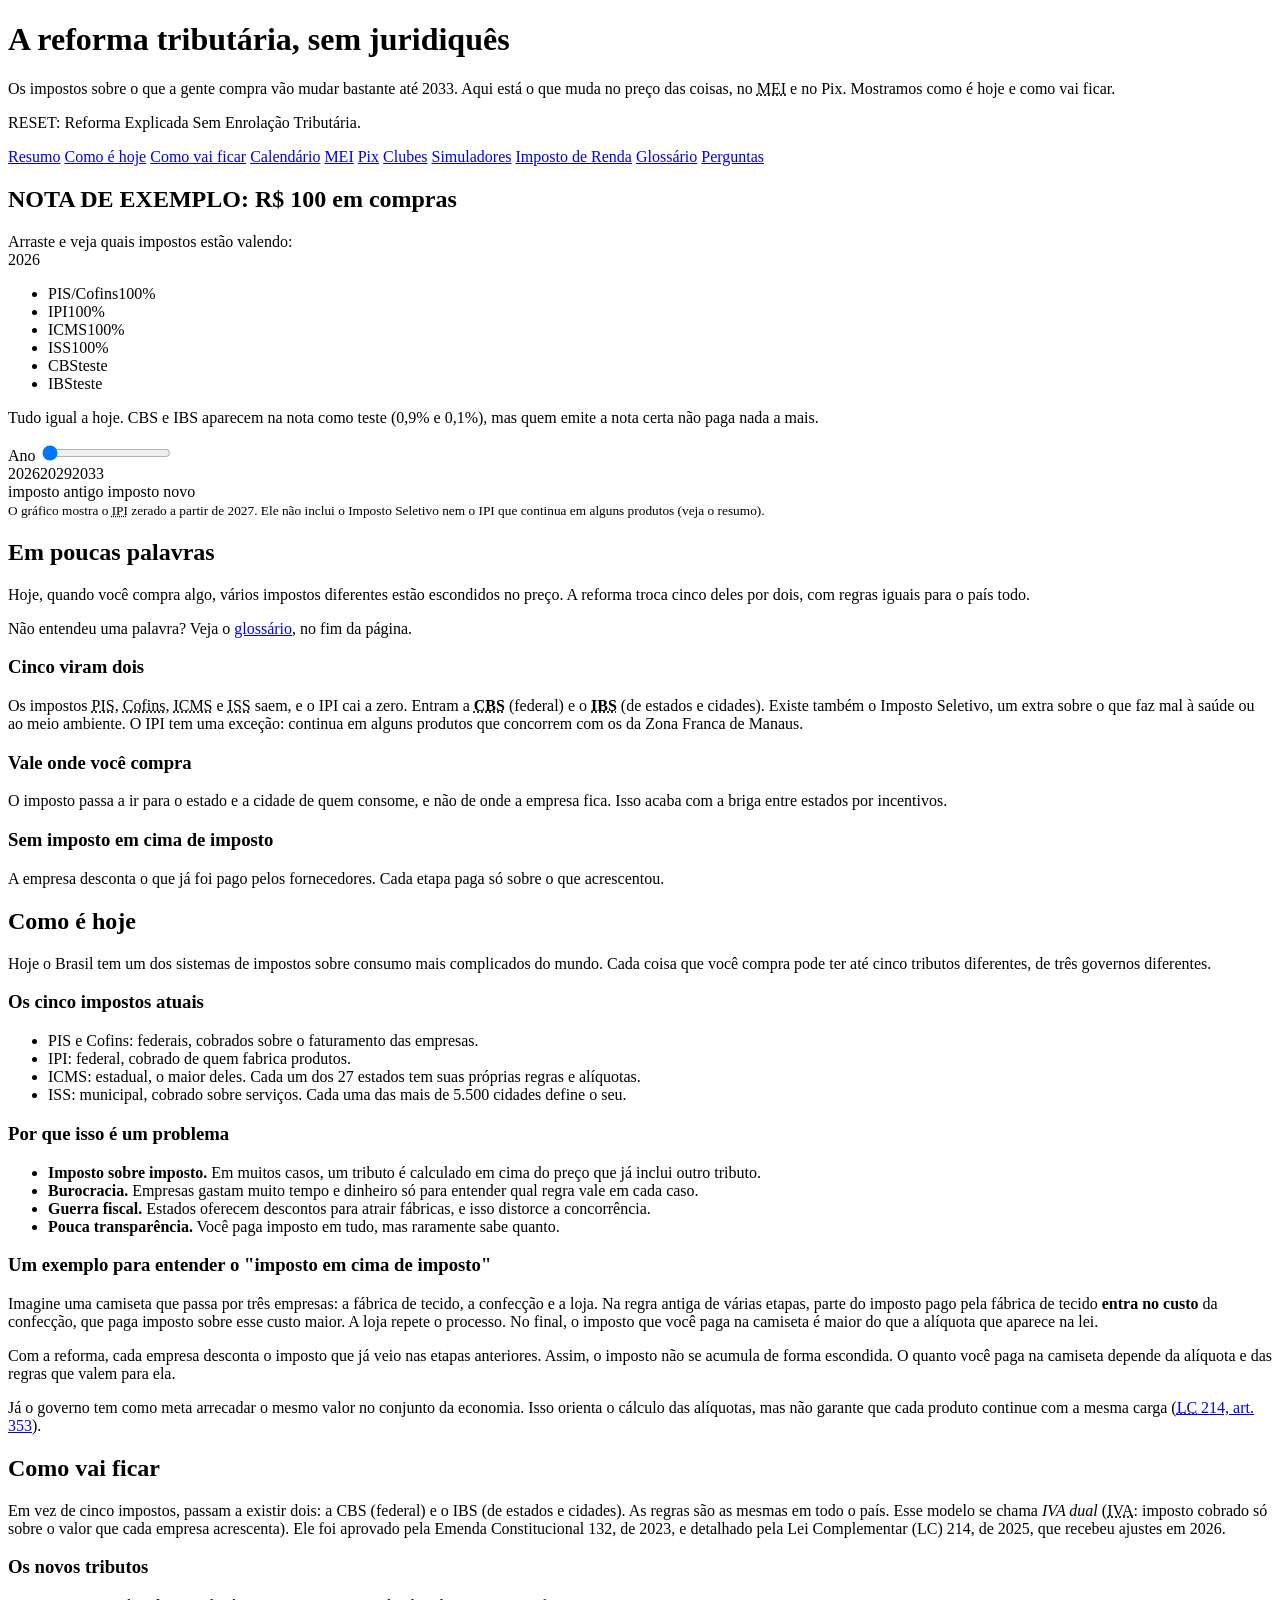
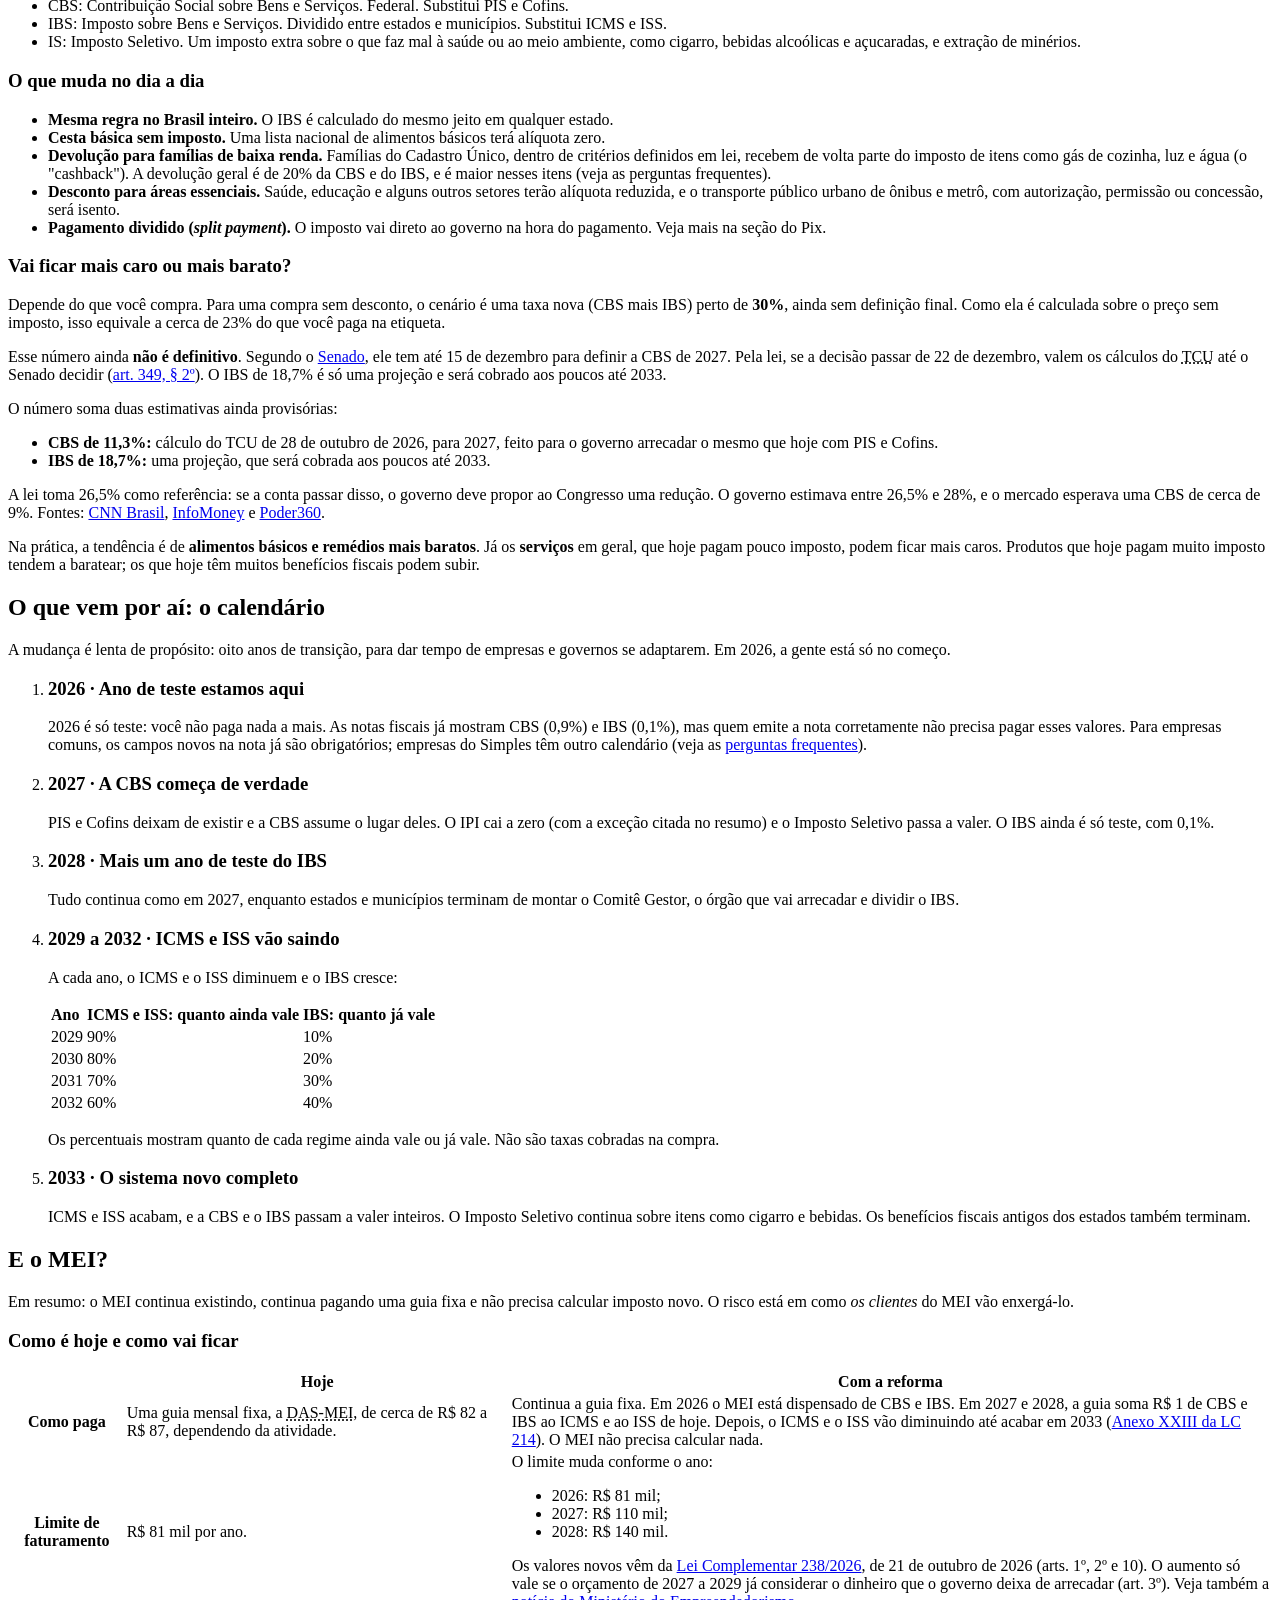
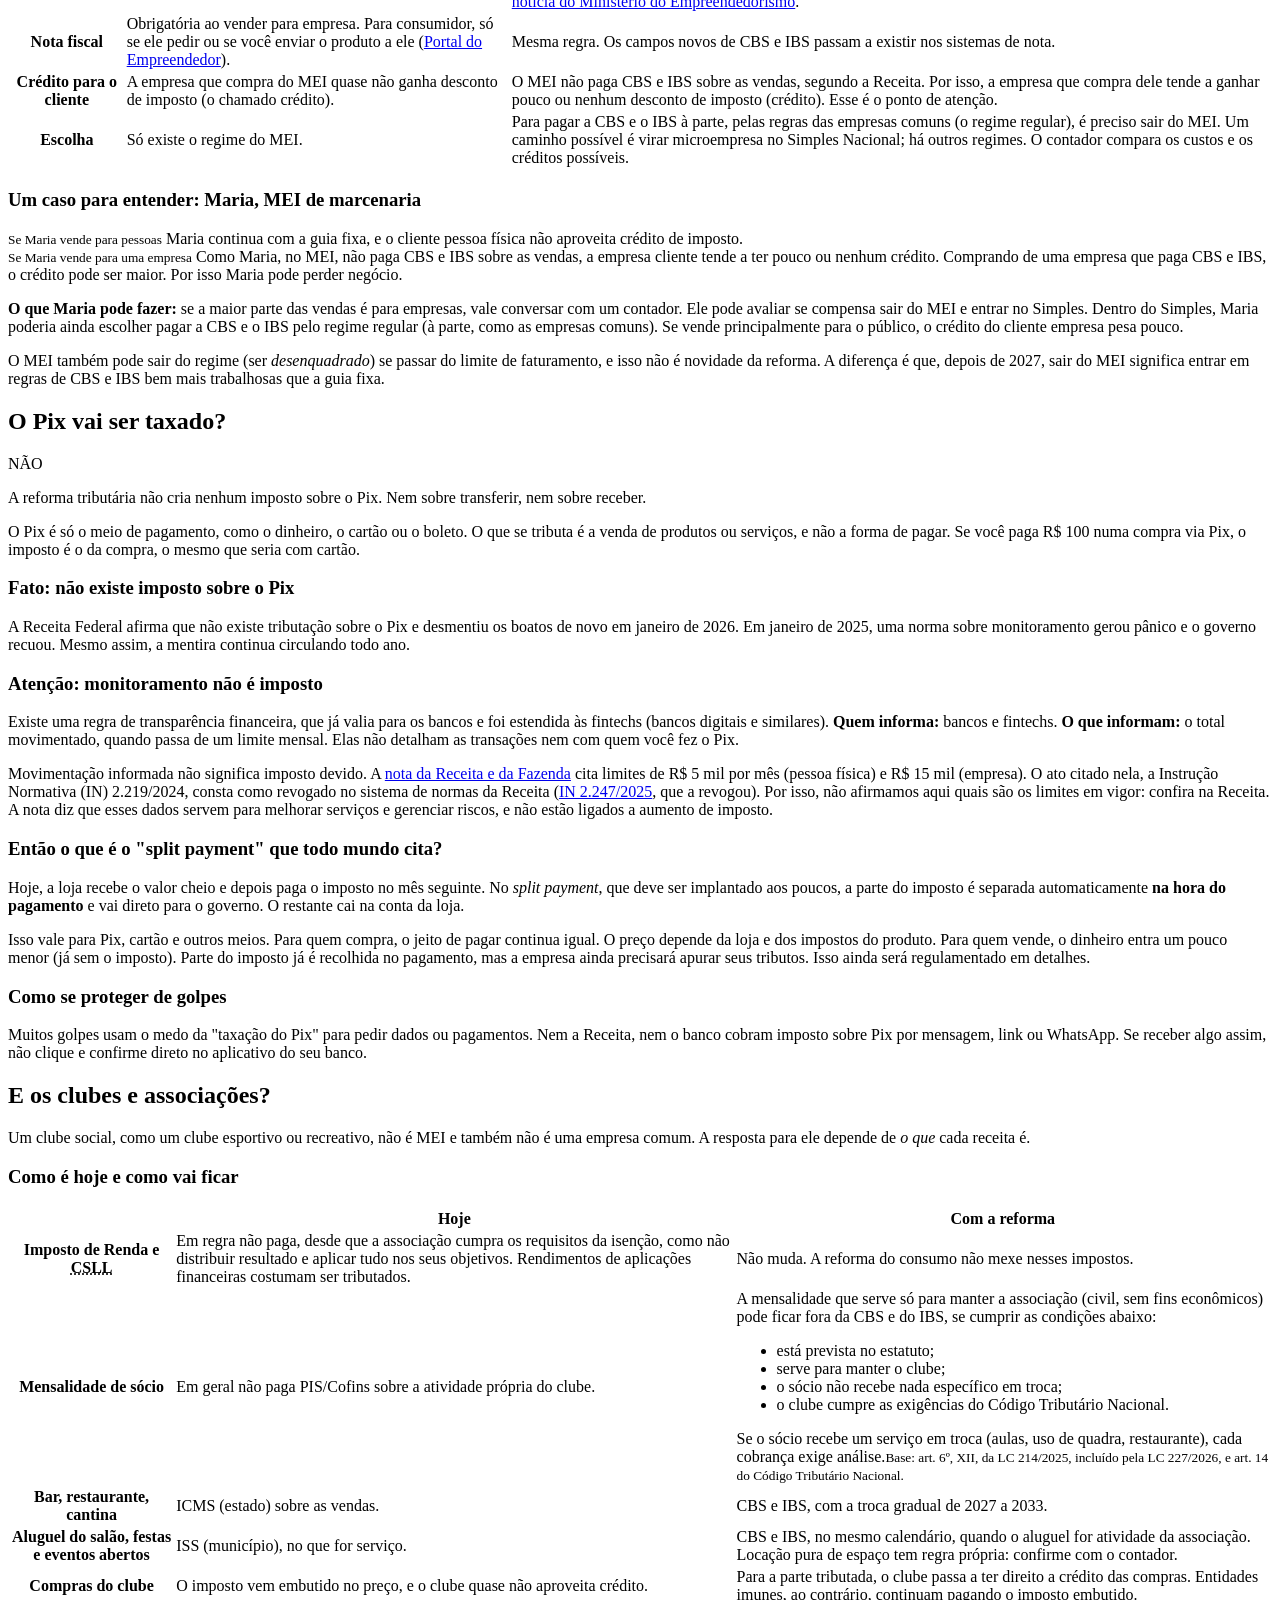
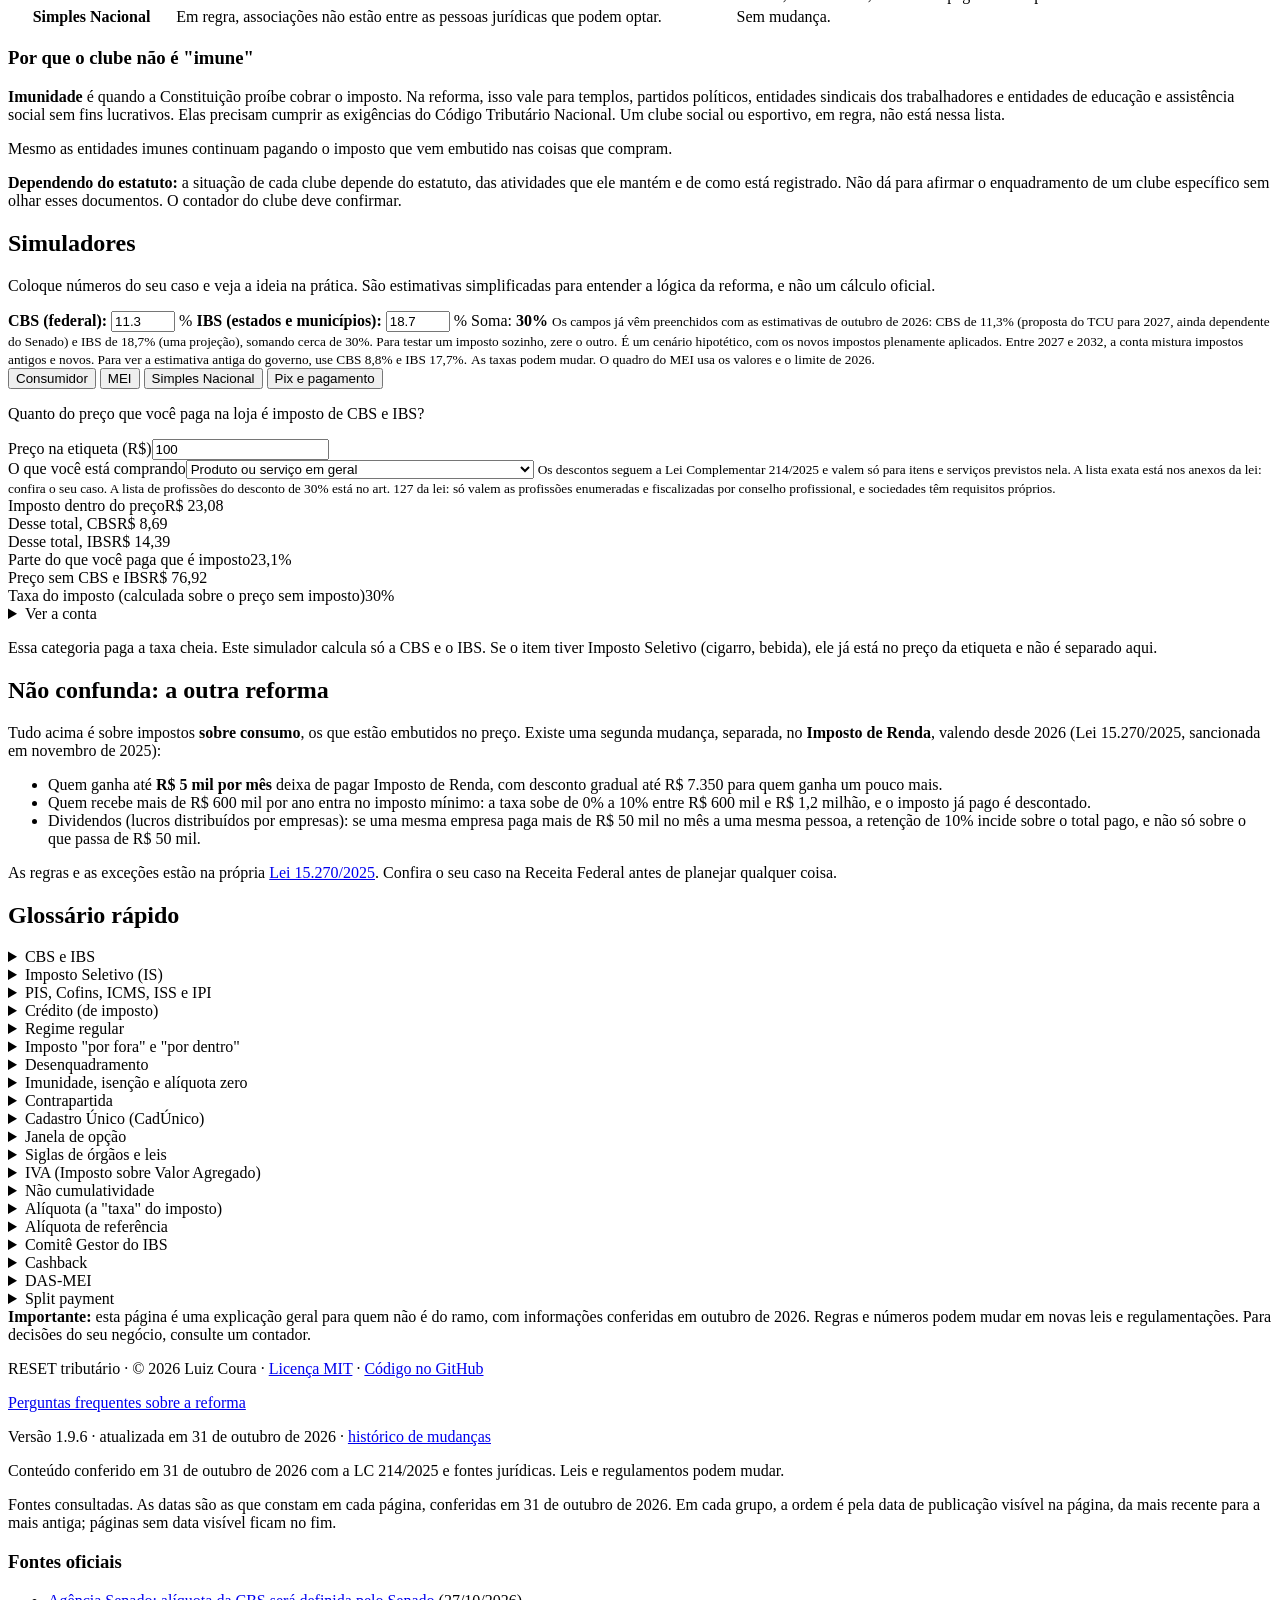
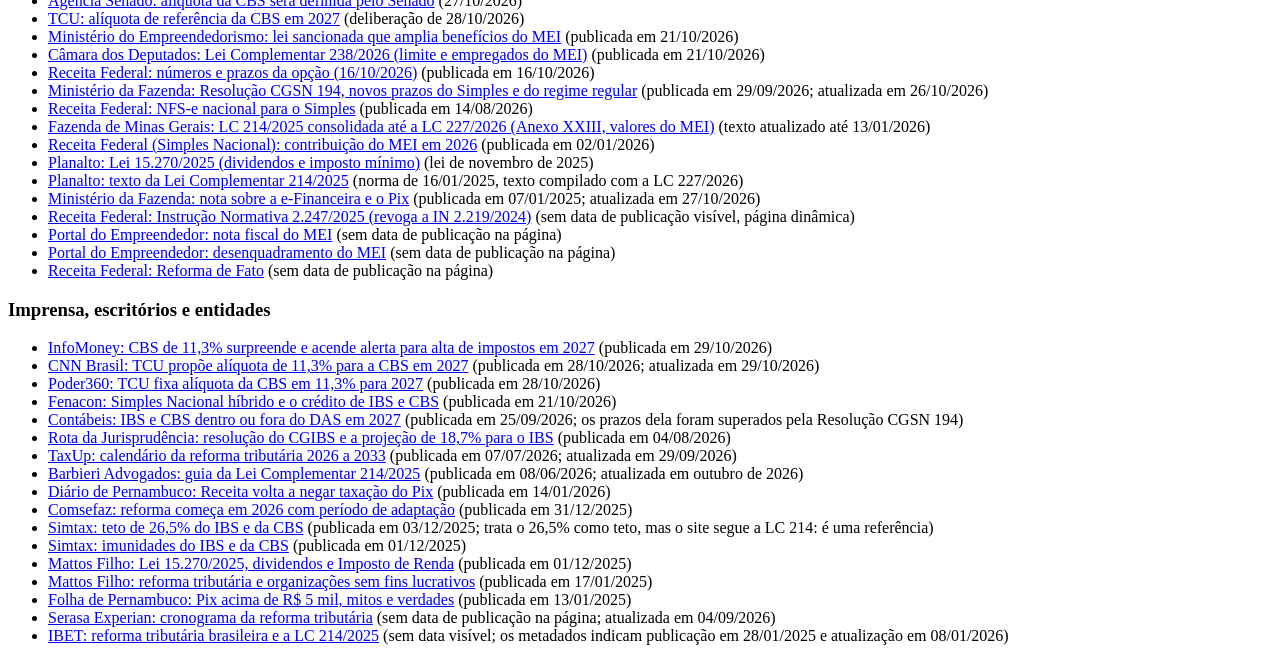
==== commit 4dd504bb: "Corrige a décima segunda revisão: prazo do Senado e fontes da camiseta Co-Authored-By: Claude Sonnet" ====
--- a/index.html
+++ b/index.html
@@ -147,7 +147,7 @@
       <h3>Um exemplo para entender o "imposto em cima de imposto"</h3>
       <p>Imagine uma camiseta que passa por três empresas: a fábrica de tecido, a confecção e a loja. Na regra antiga de várias etapas, parte do imposto pago pela fábrica de tecido <strong>entra no custo</strong> da confecção, que paga imposto sobre esse custo maior. A loja repete o processo. No final, o imposto que você paga na camiseta é maior do que a alíquota que aparece na lei.</p>
       <p>Com a reforma, cada empresa desconta o imposto que já veio nas etapas anteriores. Assim, o imposto não se acumula de forma escondida. O quanto você paga na camiseta depende da alíquota e das regras que valem para ela.</p>
-      <p>Já o governo tem como meta arrecadar o mesmo valor no conjunto da economia. Isso orienta o cálculo das alíquotas, mas não garante que cada produto continue com a mesma carga (LC 214, art. 353).</p>
+      <p>Já o governo tem como meta arrecadar o mesmo valor no conjunto da economia. Isso orienta o cálculo das alíquotas, mas não garante que cada produto continue com a mesma carga (<a href="https://www.fazenda.mg.gov.br/empresas/legislacao_tributaria/leis/2025/lc214_2025.pdf"><abbr title="Lei Complementar">LC</abbr> 214, art. 353</a>).</p>
     </div>
   </div>
 </section>
@@ -183,7 +183,7 @@
     <div class="texto">
       <h3>Vai ficar mais caro ou mais barato?</h3>
       <p>Depende do que você compra. Para uma compra sem desconto, o cenário é uma taxa nova (CBS mais IBS) perto de <strong>30%</strong>, ainda sem definição final. Como ela é calculada sobre o preço sem imposto, isso equivale a cerca de 23% do que você paga na etiqueta.</p>
-      <p>Esse número ainda <strong>não é definitivo</strong>. Segundo a imprensa, o Senado decide a CBS de 2027 até 15 de dezembro; se não decidir, vale o cálculo do <abbr title="Tribunal de Contas da União, que fiscaliza as contas do governo">TCU</abbr>. O IBS de 18,7% é só uma projeção e será cobrado aos poucos até 2033.</p>
+      <p>Esse número ainda <strong>não é definitivo</strong>. Segundo o <a href="https://www12.senado.leg.br/noticias/audios/2026/10/reforma-tributaria-aliquota-da-cbs-sera-definida-pelo-senado">Senado</a>, ele tem até 15 de dezembro para definir a CBS de 2027. Pela lei, se a decisão passar de 22 de dezembro, valem os cálculos do <abbr title="Tribunal de Contas da União, que fiscaliza as contas do governo">TCU</abbr> até o Senado decidir (<a href="https://www.fazenda.mg.gov.br/empresas/legislacao_tributaria/leis/2025/lc214_2025.pdf">art. 349, § 2º</a>). O IBS de 18,7% é só uma projeção e será cobrado aos poucos até 2033.</p>
       <p>O número soma duas estimativas ainda provisórias:</p>
       <ul>
         <li><strong>CBS de 11,3%:</strong> cálculo do TCU de 28 de outubro de 2026, para 2027, feito para o governo arrecadar o mesmo que hoje com PIS e Cofins.</li>
@@ -515,11 +515,12 @@
   <div class="wrap">
     <p>RESET tributário · © 2026 Luiz Coura · <a href="https://github.com/luizcoura/reset-tributario/blob/main/LICENSE">Licença MIT</a> · <a href="https://github.com/luizcoura/reset-tributario">Código no GitHub</a></p>
     <p><a href="perguntas.html">Perguntas frequentes sobre a reforma</a></p>
-    <p>Versão 1.9.5 · atualizada em 31 de outubro de 2026 · <a href="https://github.com/luizcoura/reset-tributario/blob/main/CHANGELOG.md">histórico de mudanças</a></p>
+    <p>Versão 1.9.6 · atualizada em 31 de outubro de 2026 · <a href="https://github.com/luizcoura/reset-tributario/blob/main/CHANGELOG.md">histórico de mudanças</a></p>
     <p>Conteúdo conferido em 31 de outubro de 2026 com a LC 214/2025 e fontes jurídicas. Leis e regulamentos podem mudar.</p>
     <p>Fontes consultadas. As datas são as que constam em cada página, conferidas em 31 de outubro de 2026. Em cada grupo, a ordem é pela data de publicação visível na página, da mais recente para a mais antiga; páginas sem data visível ficam no fim.</p>
     <h3>Fontes oficiais</h3>
     <ul>
+      <li><a href="https://www12.senado.leg.br/noticias/audios/2026/10/reforma-tributaria-aliquota-da-cbs-sera-definida-pelo-senado">Agência Senado: alíquota da CBS será definida pelo Senado</a> <span class="data">(27/10/2026)</span></li>
       <li><a href="https://sites.tcu.gov.br/reforma-tributaria/visao-cbs-2027.html">TCU: alíquota de referência da CBS em 2027</a> <span class="data">(deliberação de 28/10/2026)</span></li>
       <li><a href="https://www.gov.br/memp/pt-br/assuntos/noticias/lula-sanciona-lei-que-amplia-beneficios-para-meis-e-envia-ao-congresso-pec-sobre-tarifa-zero-no-transporte-coletivo">Ministério do Empreendedorismo: lei sancionada que amplia benefícios do MEI</a> <span class="data">(publicada em 21/10/2026)</span></li>
       <li><a href="https://www2.camara.leg.br/legin/fed/leicom/2026/leicomplementar-238-21-outubro-2026-800071-publicacaooriginal-181678-pl.html">Câmara dos Deputados: Lei Complementar 238/2026 (limite e empregados do MEI)</a> <span class="data">(publicada em 21/10/2026)</span></li>
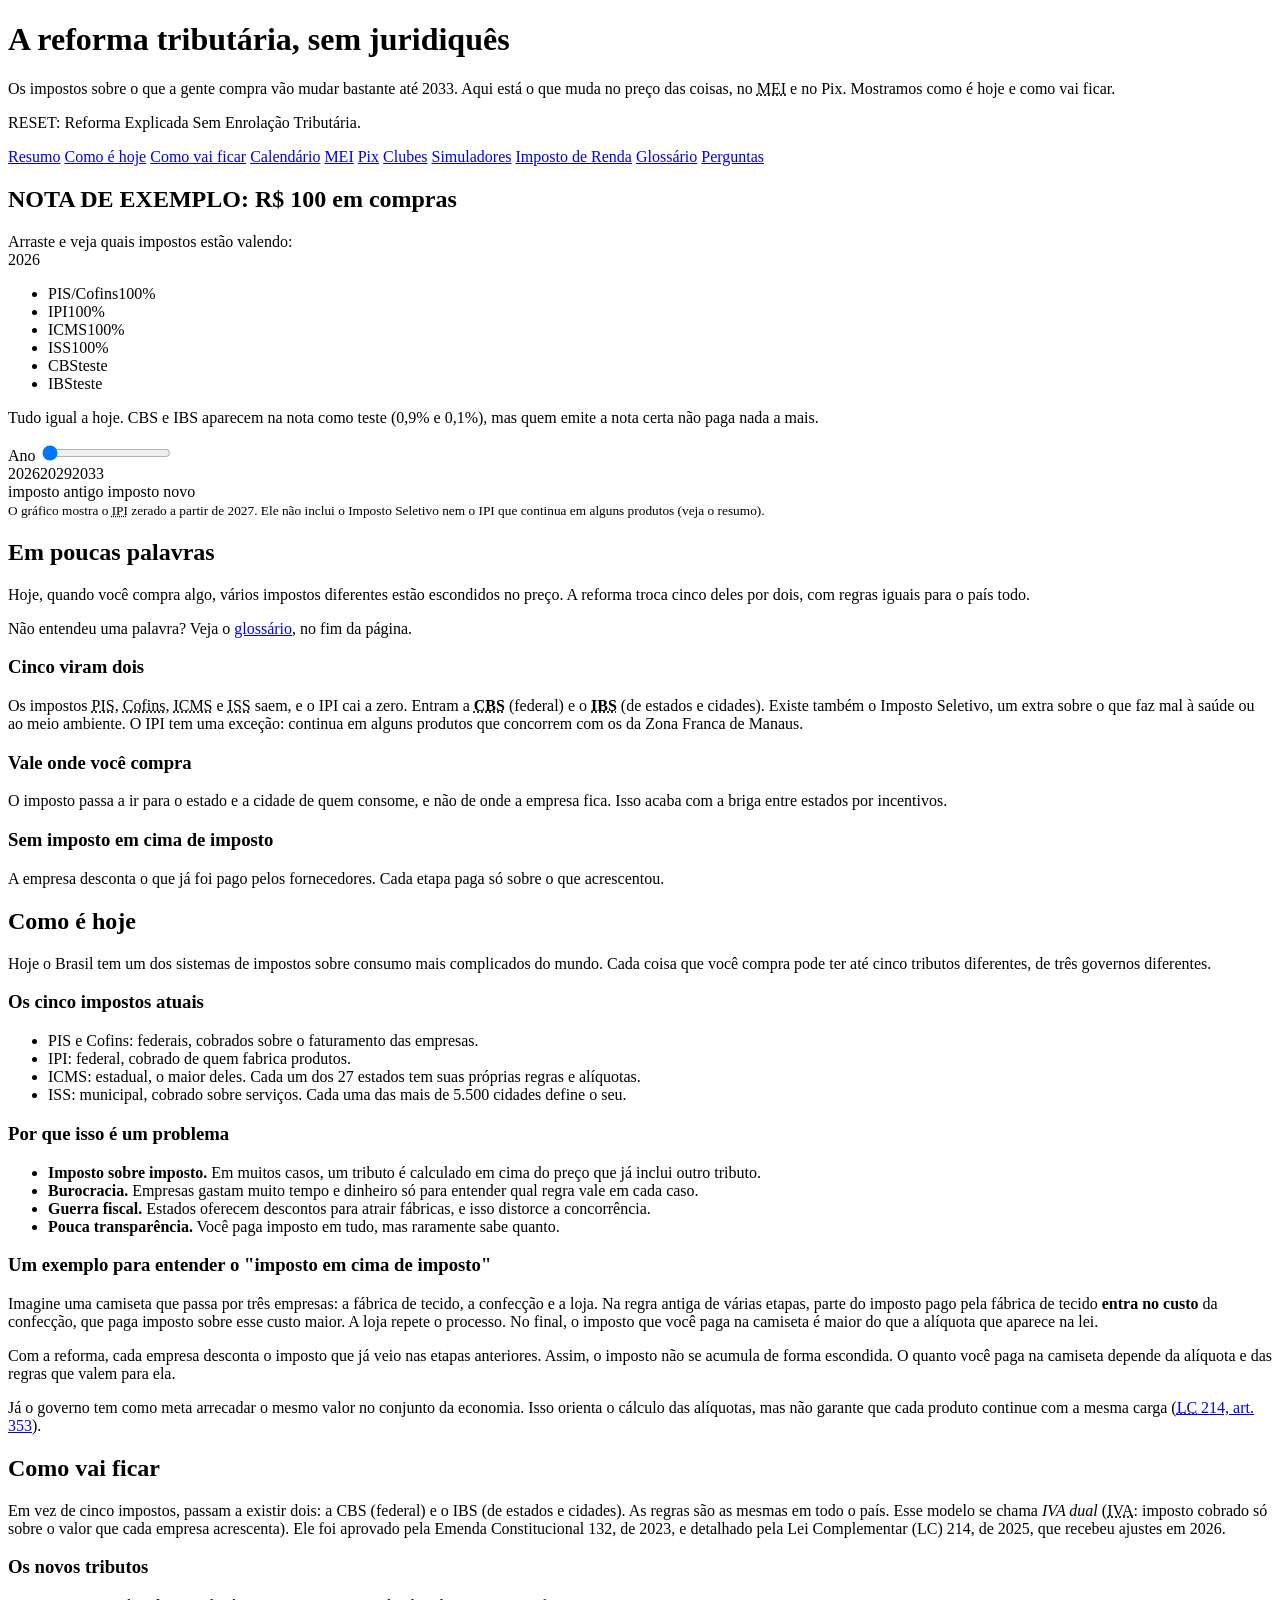
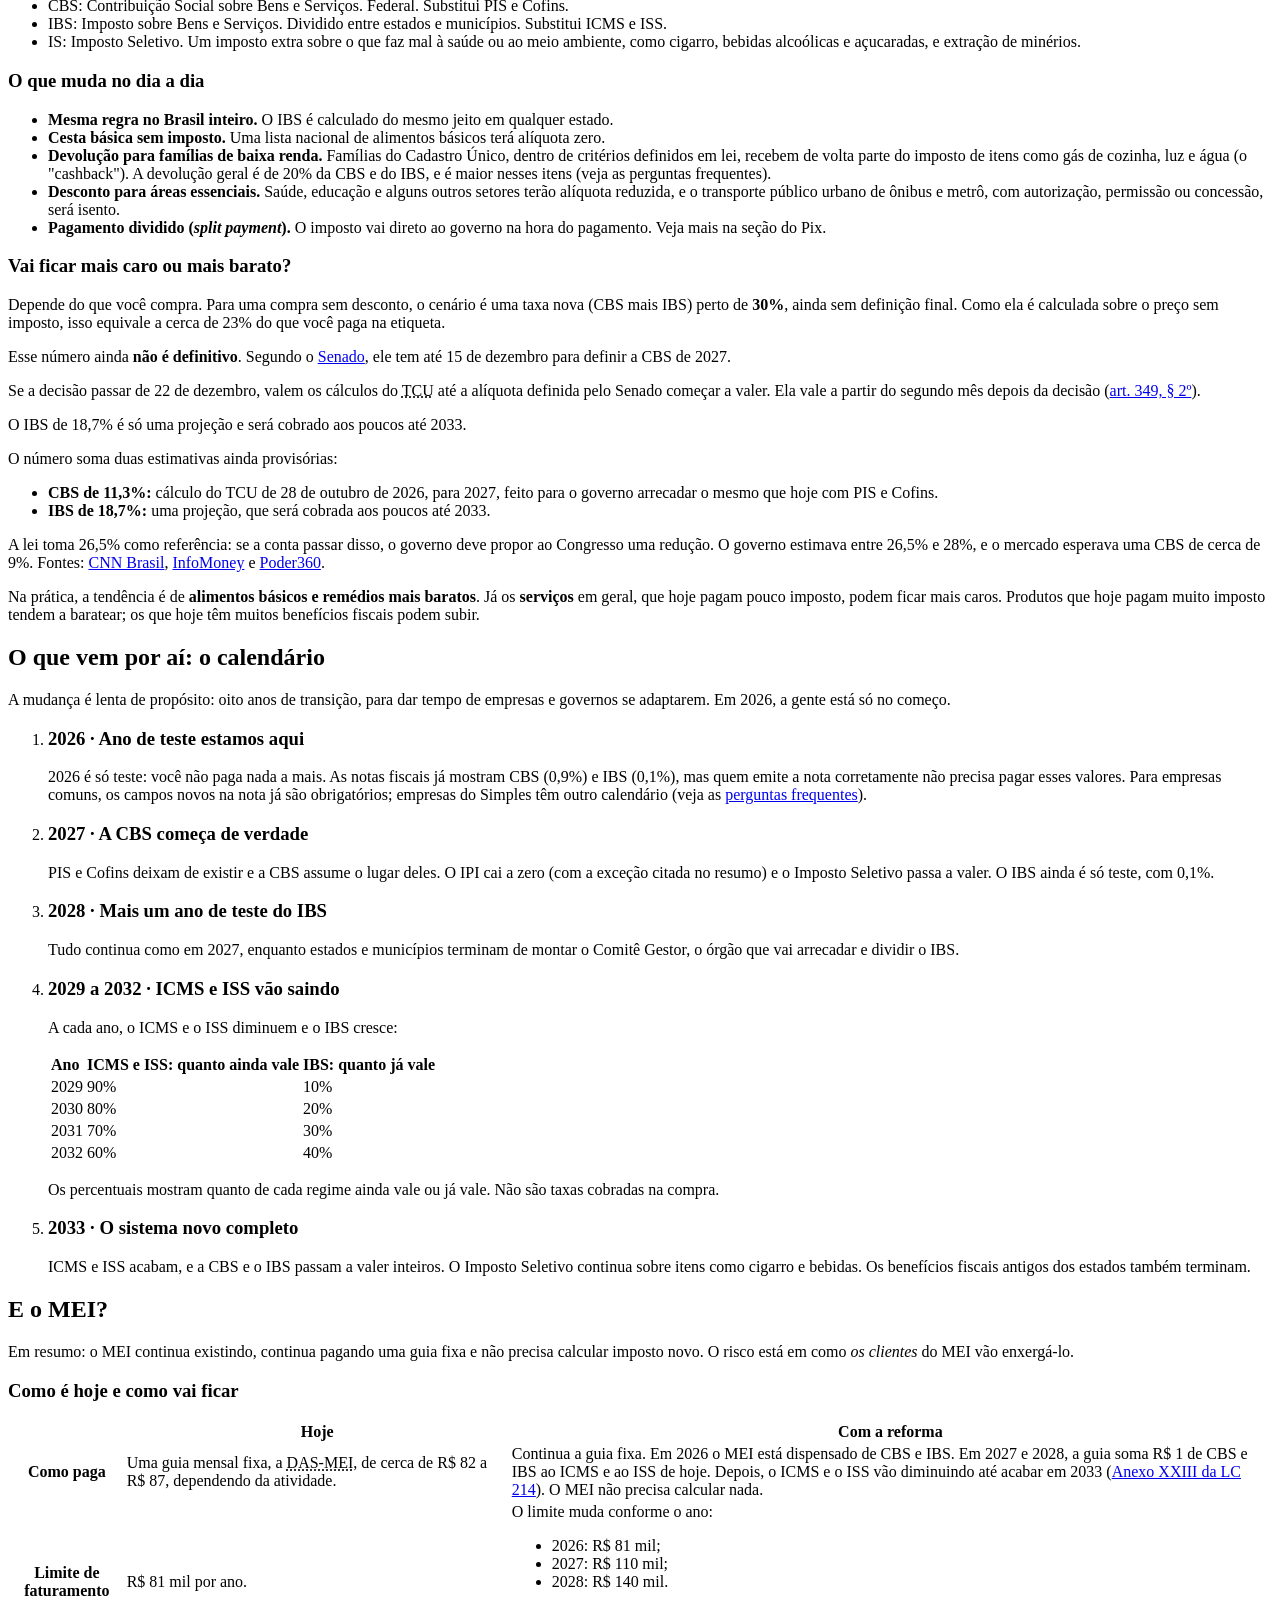
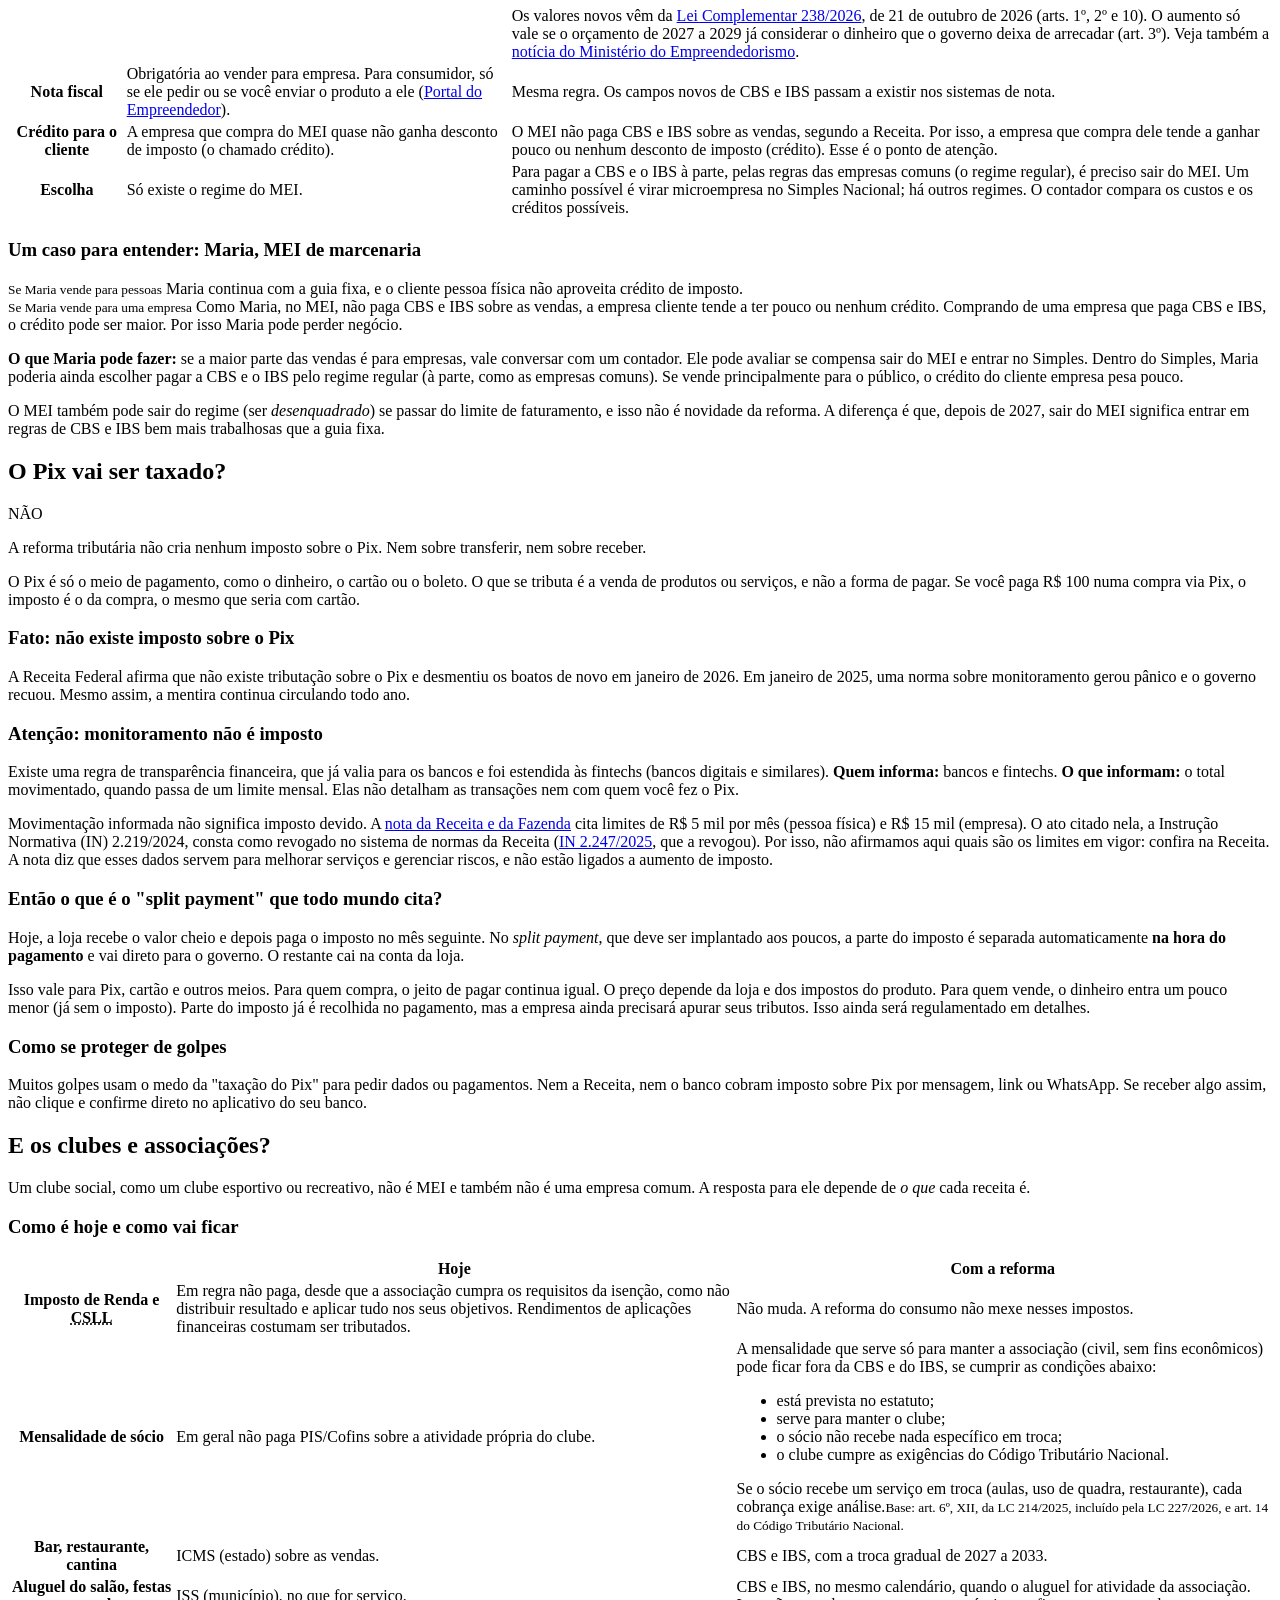
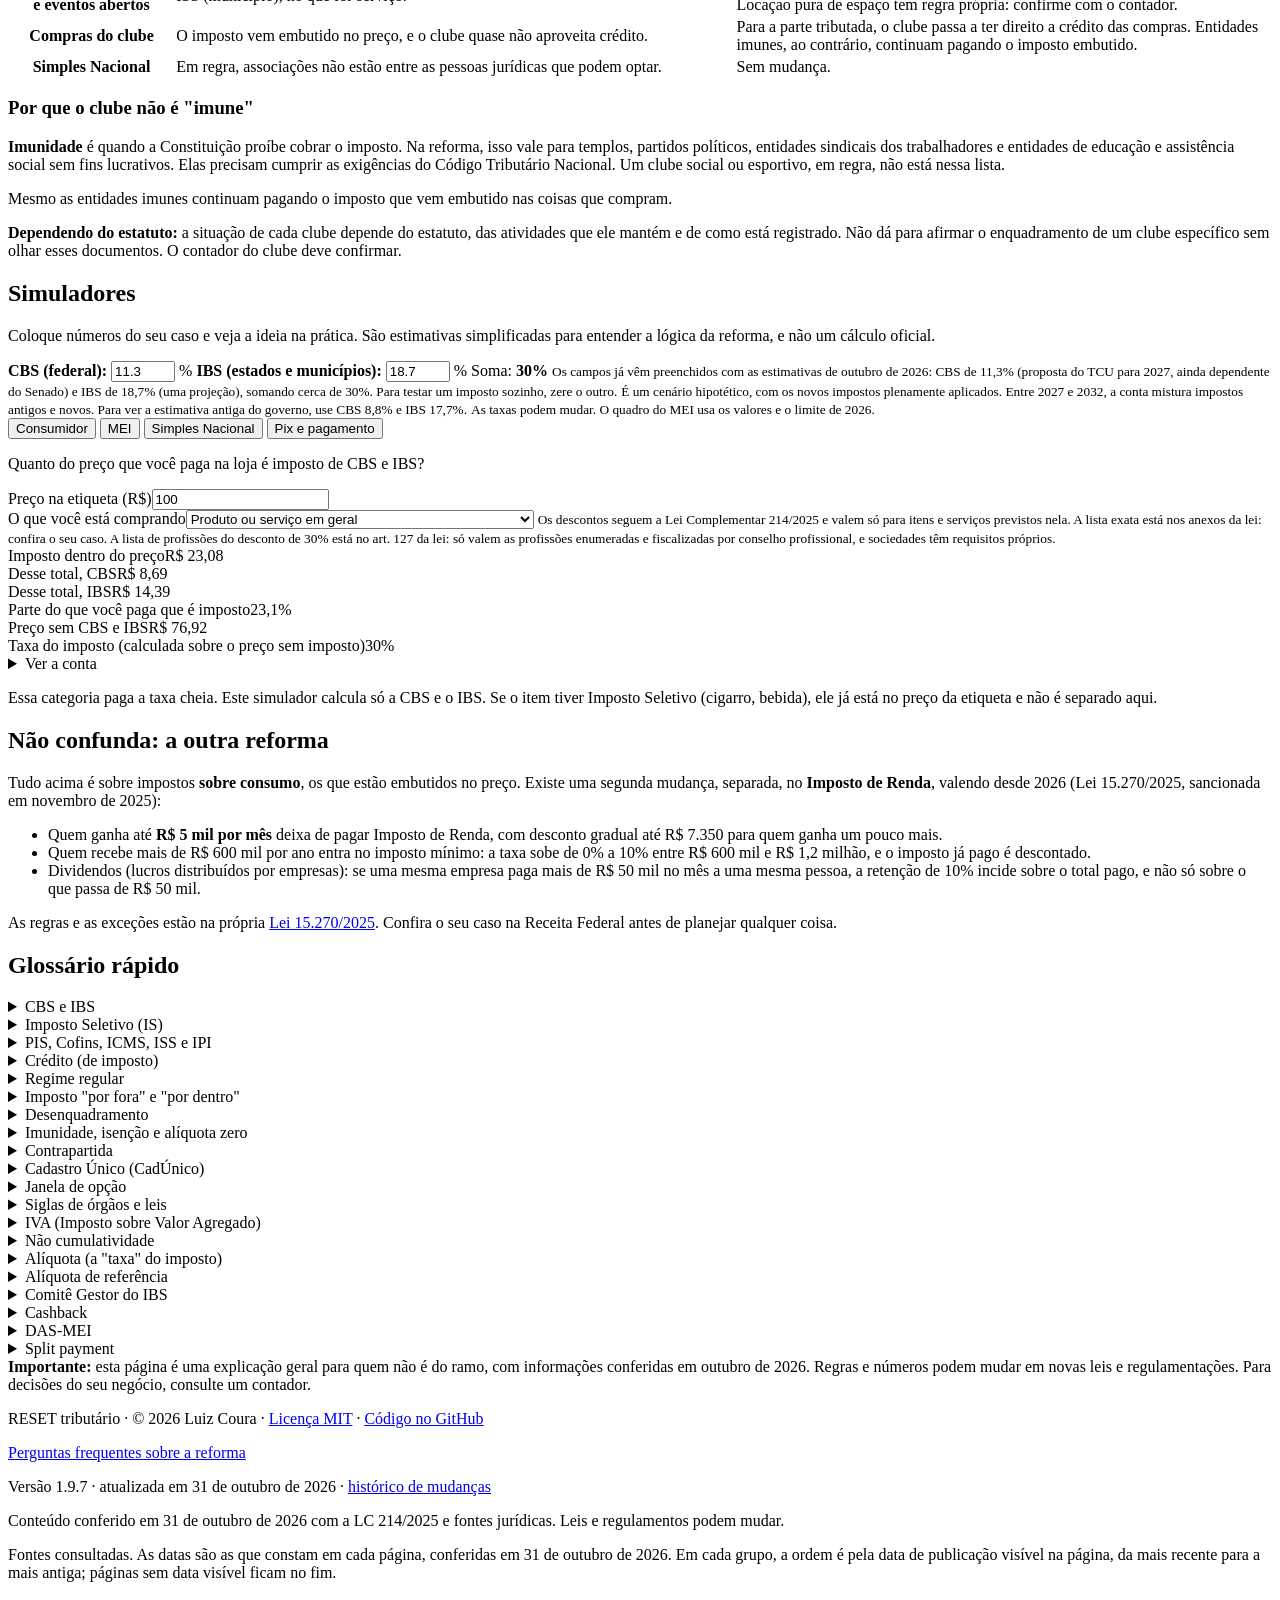
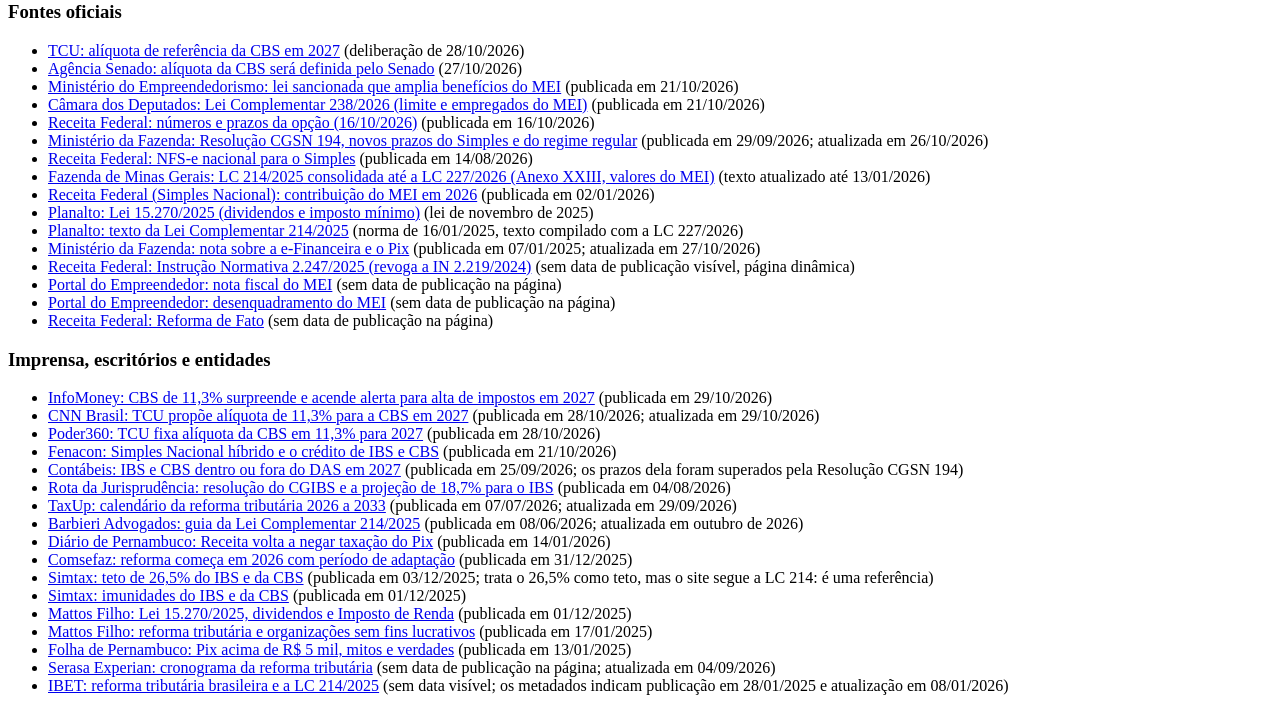
==== commit 2eeaf410: "Corrige a décima terceira revisão: regra de reserva do TCU e ordem das fontes Co-Authored-By: Claude" ====
--- a/index.html
+++ b/index.html
@@ -183,7 +183,9 @@
     <div class="texto">
       <h3>Vai ficar mais caro ou mais barato?</h3>
       <p>Depende do que você compra. Para uma compra sem desconto, o cenário é uma taxa nova (CBS mais IBS) perto de <strong>30%</strong>, ainda sem definição final. Como ela é calculada sobre o preço sem imposto, isso equivale a cerca de 23% do que você paga na etiqueta.</p>
-      <p>Esse número ainda <strong>não é definitivo</strong>. Segundo o <a href="https://www12.senado.leg.br/noticias/audios/2026/10/reforma-tributaria-aliquota-da-cbs-sera-definida-pelo-senado">Senado</a>, ele tem até 15 de dezembro para definir a CBS de 2027. Pela lei, se a decisão passar de 22 de dezembro, valem os cálculos do <abbr title="Tribunal de Contas da União, que fiscaliza as contas do governo">TCU</abbr> até o Senado decidir (<a href="https://www.fazenda.mg.gov.br/empresas/legislacao_tributaria/leis/2025/lc214_2025.pdf">art. 349, § 2º</a>). O IBS de 18,7% é só uma projeção e será cobrado aos poucos até 2033.</p>
+      <p>Esse número ainda <strong>não é definitivo</strong>. Segundo o <a href="https://www12.senado.leg.br/noticias/audios/2026/10/reforma-tributaria-aliquota-da-cbs-sera-definida-pelo-senado">Senado</a>, ele tem até 15 de dezembro para definir a CBS de 2027.</p>
+      <p>Se a decisão passar de 22 de dezembro, valem os cálculos do <abbr title="Tribunal de Contas da União, que fiscaliza as contas do governo">TCU</abbr> até a alíquota definida pelo Senado começar a valer. Ela vale a partir do segundo mês depois da decisão (<a href="https://www.fazenda.mg.gov.br/empresas/legislacao_tributaria/leis/2025/lc214_2025.pdf">art. 349, § 2º</a>).</p>
+      <p>O IBS de 18,7% é só uma projeção e será cobrado aos poucos até 2033.</p>
       <p>O número soma duas estimativas ainda provisórias:</p>
       <ul>
         <li><strong>CBS de 11,3%:</strong> cálculo do TCU de 28 de outubro de 2026, para 2027, feito para o governo arrecadar o mesmo que hoje com PIS e Cofins.</li>
@@ -515,13 +517,13 @@
   <div class="wrap">
     <p>RESET tributário · © 2026 Luiz Coura · <a href="https://github.com/luizcoura/reset-tributario/blob/main/LICENSE">Licença MIT</a> · <a href="https://github.com/luizcoura/reset-tributario">Código no GitHub</a></p>
     <p><a href="perguntas.html">Perguntas frequentes sobre a reforma</a></p>
-    <p>Versão 1.9.6 · atualizada em 31 de outubro de 2026 · <a href="https://github.com/luizcoura/reset-tributario/blob/main/CHANGELOG.md">histórico de mudanças</a></p>
+    <p>Versão 1.9.7 · atualizada em 31 de outubro de 2026 · <a href="https://github.com/luizcoura/reset-tributario/blob/main/CHANGELOG.md">histórico de mudanças</a></p>
     <p>Conteúdo conferido em 31 de outubro de 2026 com a LC 214/2025 e fontes jurídicas. Leis e regulamentos podem mudar.</p>
     <p>Fontes consultadas. As datas são as que constam em cada página, conferidas em 31 de outubro de 2026. Em cada grupo, a ordem é pela data de publicação visível na página, da mais recente para a mais antiga; páginas sem data visível ficam no fim.</p>
     <h3>Fontes oficiais</h3>
     <ul>
+      <li><a href="https://sites.tcu.gov.br/reforma-tributaria/visao-cbs-2027.html">TCU: alíquota de referência da CBS em 2027</a> <span class="data">(deliberação de 28/10/2026)</span></li>
       <li><a href="https://www12.senado.leg.br/noticias/audios/2026/10/reforma-tributaria-aliquota-da-cbs-sera-definida-pelo-senado">Agência Senado: alíquota da CBS será definida pelo Senado</a> <span class="data">(27/10/2026)</span></li>
-      <li><a href="https://sites.tcu.gov.br/reforma-tributaria/visao-cbs-2027.html">TCU: alíquota de referência da CBS em 2027</a> <span class="data">(deliberação de 28/10/2026)</span></li>
       <li><a href="https://www.gov.br/memp/pt-br/assuntos/noticias/lula-sanciona-lei-que-amplia-beneficios-para-meis-e-envia-ao-congresso-pec-sobre-tarifa-zero-no-transporte-coletivo">Ministério do Empreendedorismo: lei sancionada que amplia benefícios do MEI</a> <span class="data">(publicada em 21/10/2026)</span></li>
       <li><a href="https://www2.camara.leg.br/legin/fed/leicom/2026/leicomplementar-238-21-outubro-2026-800071-publicacaooriginal-181678-pl.html">Câmara dos Deputados: Lei Complementar 238/2026 (limite e empregados do MEI)</a> <span class="data">(publicada em 21/10/2026)</span></li>
       <li><a href="https://www.gov.br/receitafederal/pt-br/assuntos/noticias/2026/outubro/a-receita-federal-divulga-a-atualizacao-dos-numeros-referentes-as-solicitacoes-de-opcao-pelo-simples-nacional-e-pelo-regime-regular-do-ibs-e-da-cbs">Receita Federal: números e prazos da opção (16/10/2026)</a> <span class="data">(publicada em 16/10/2026)</span></li>
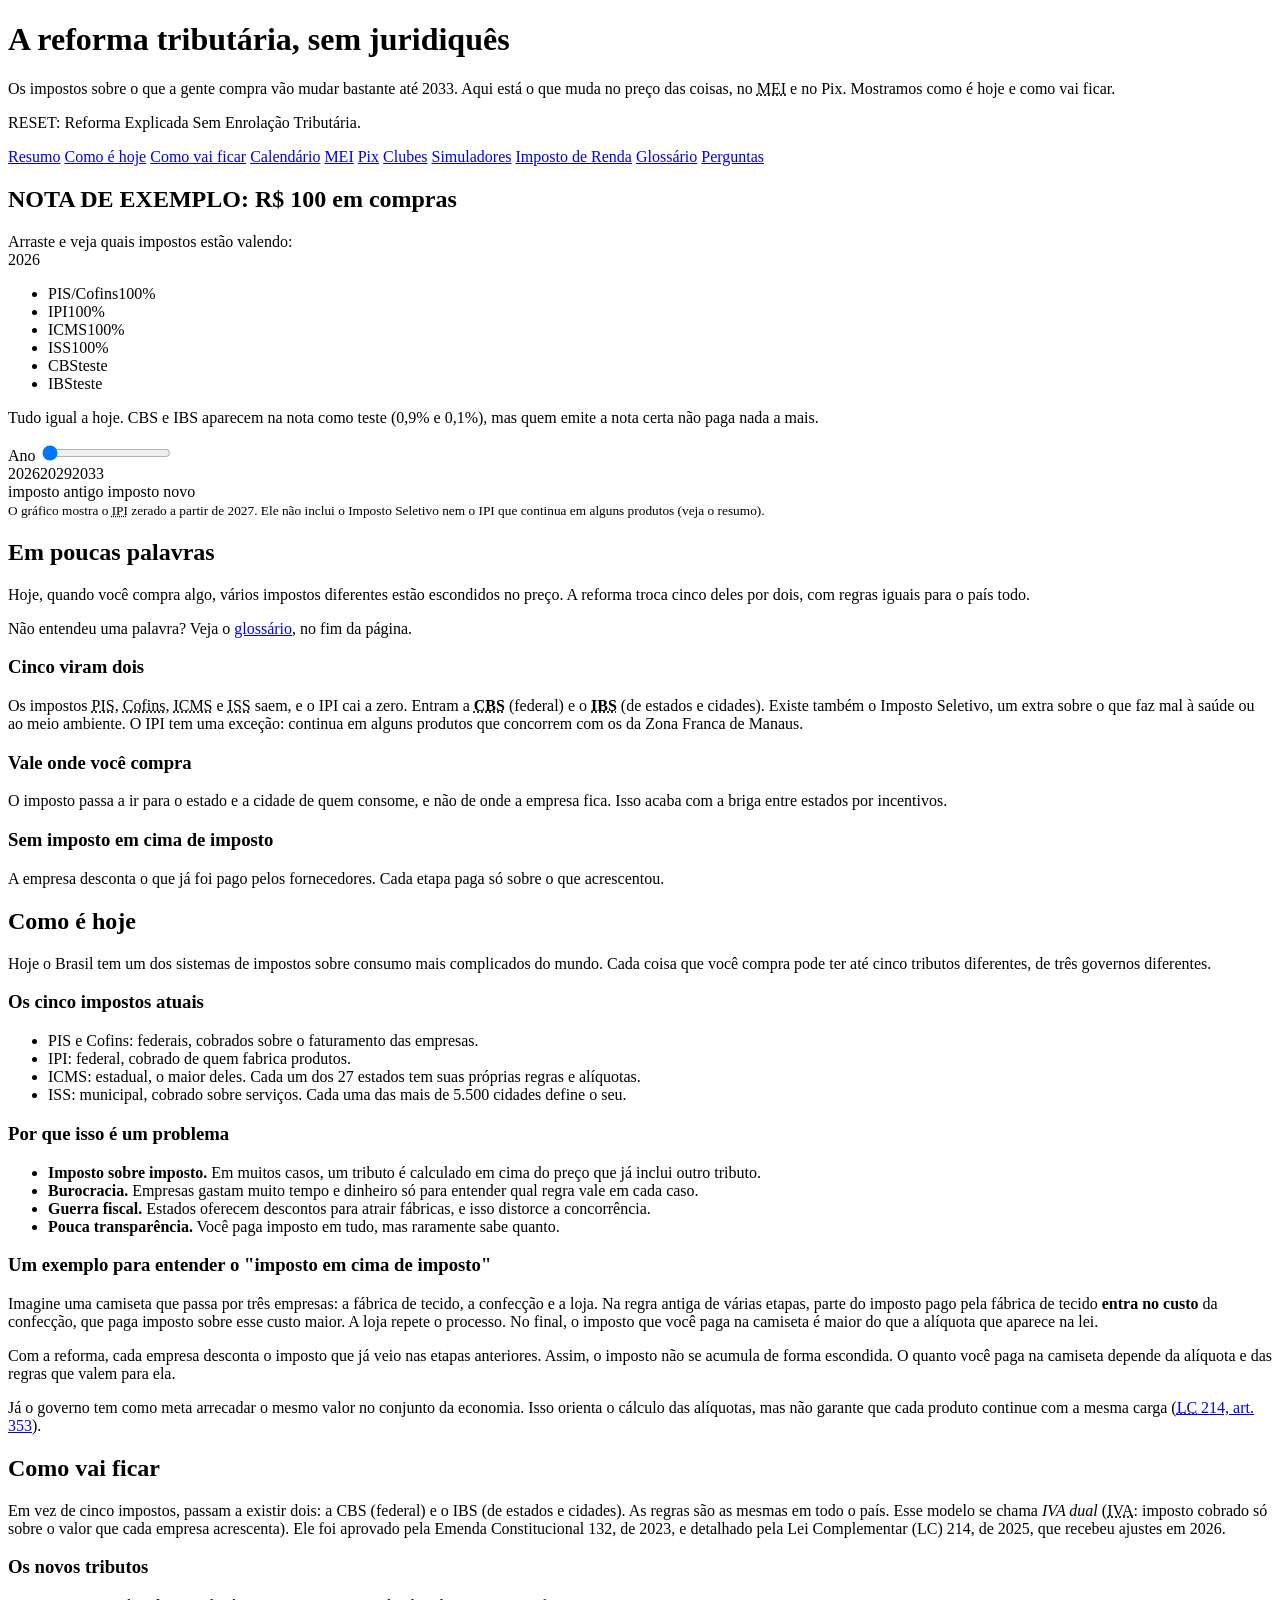
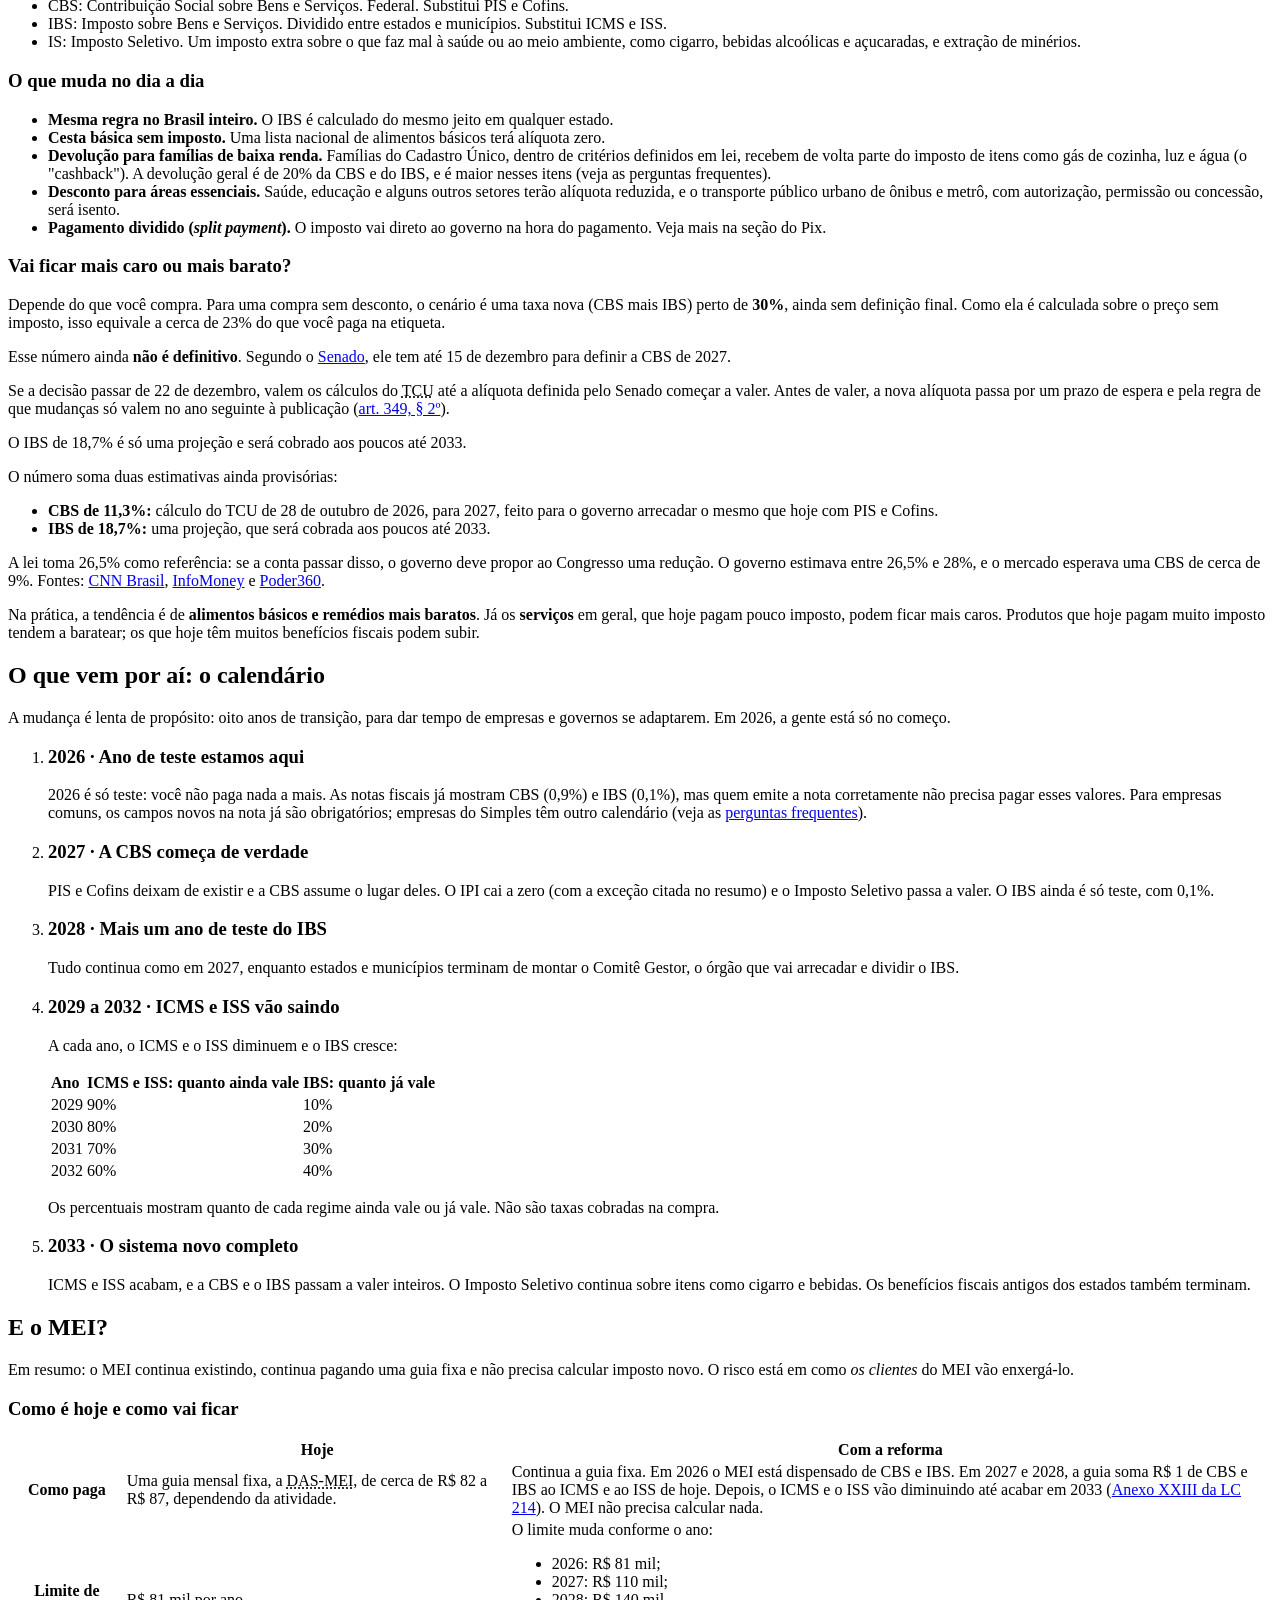
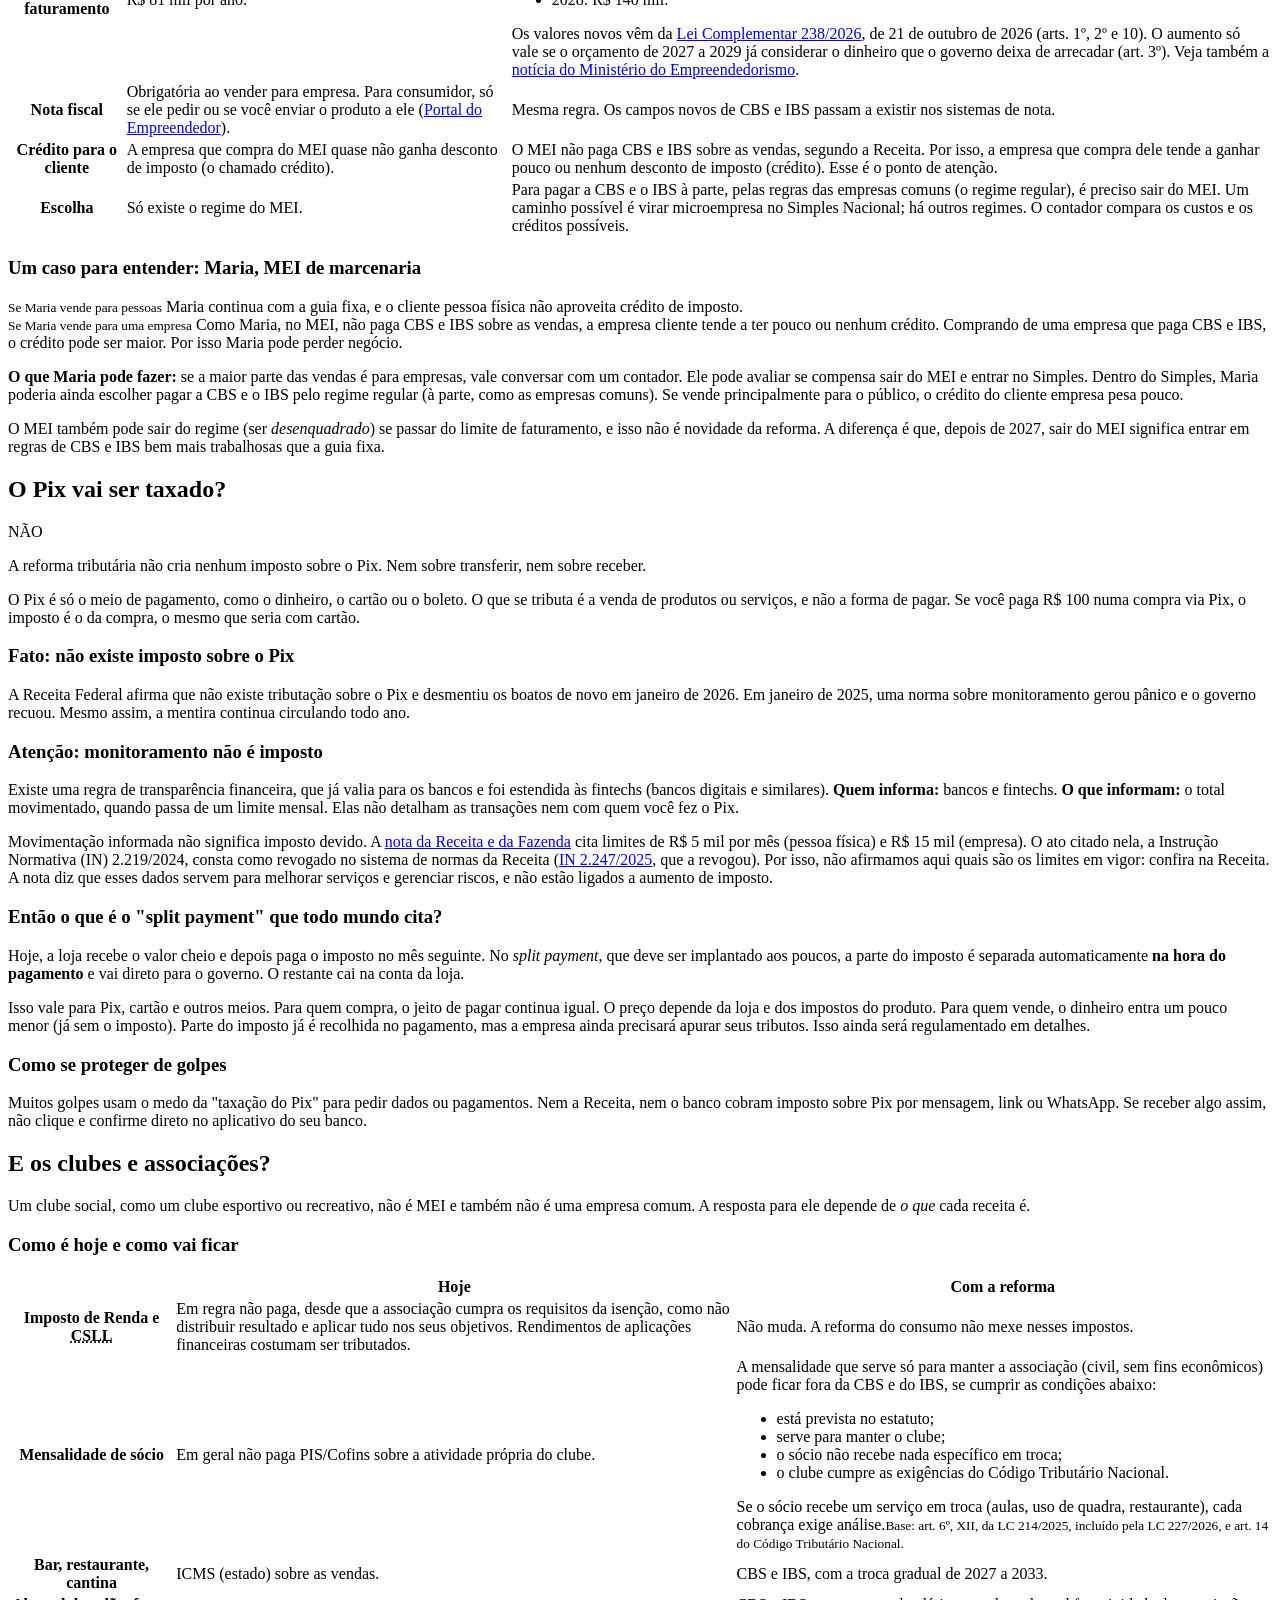
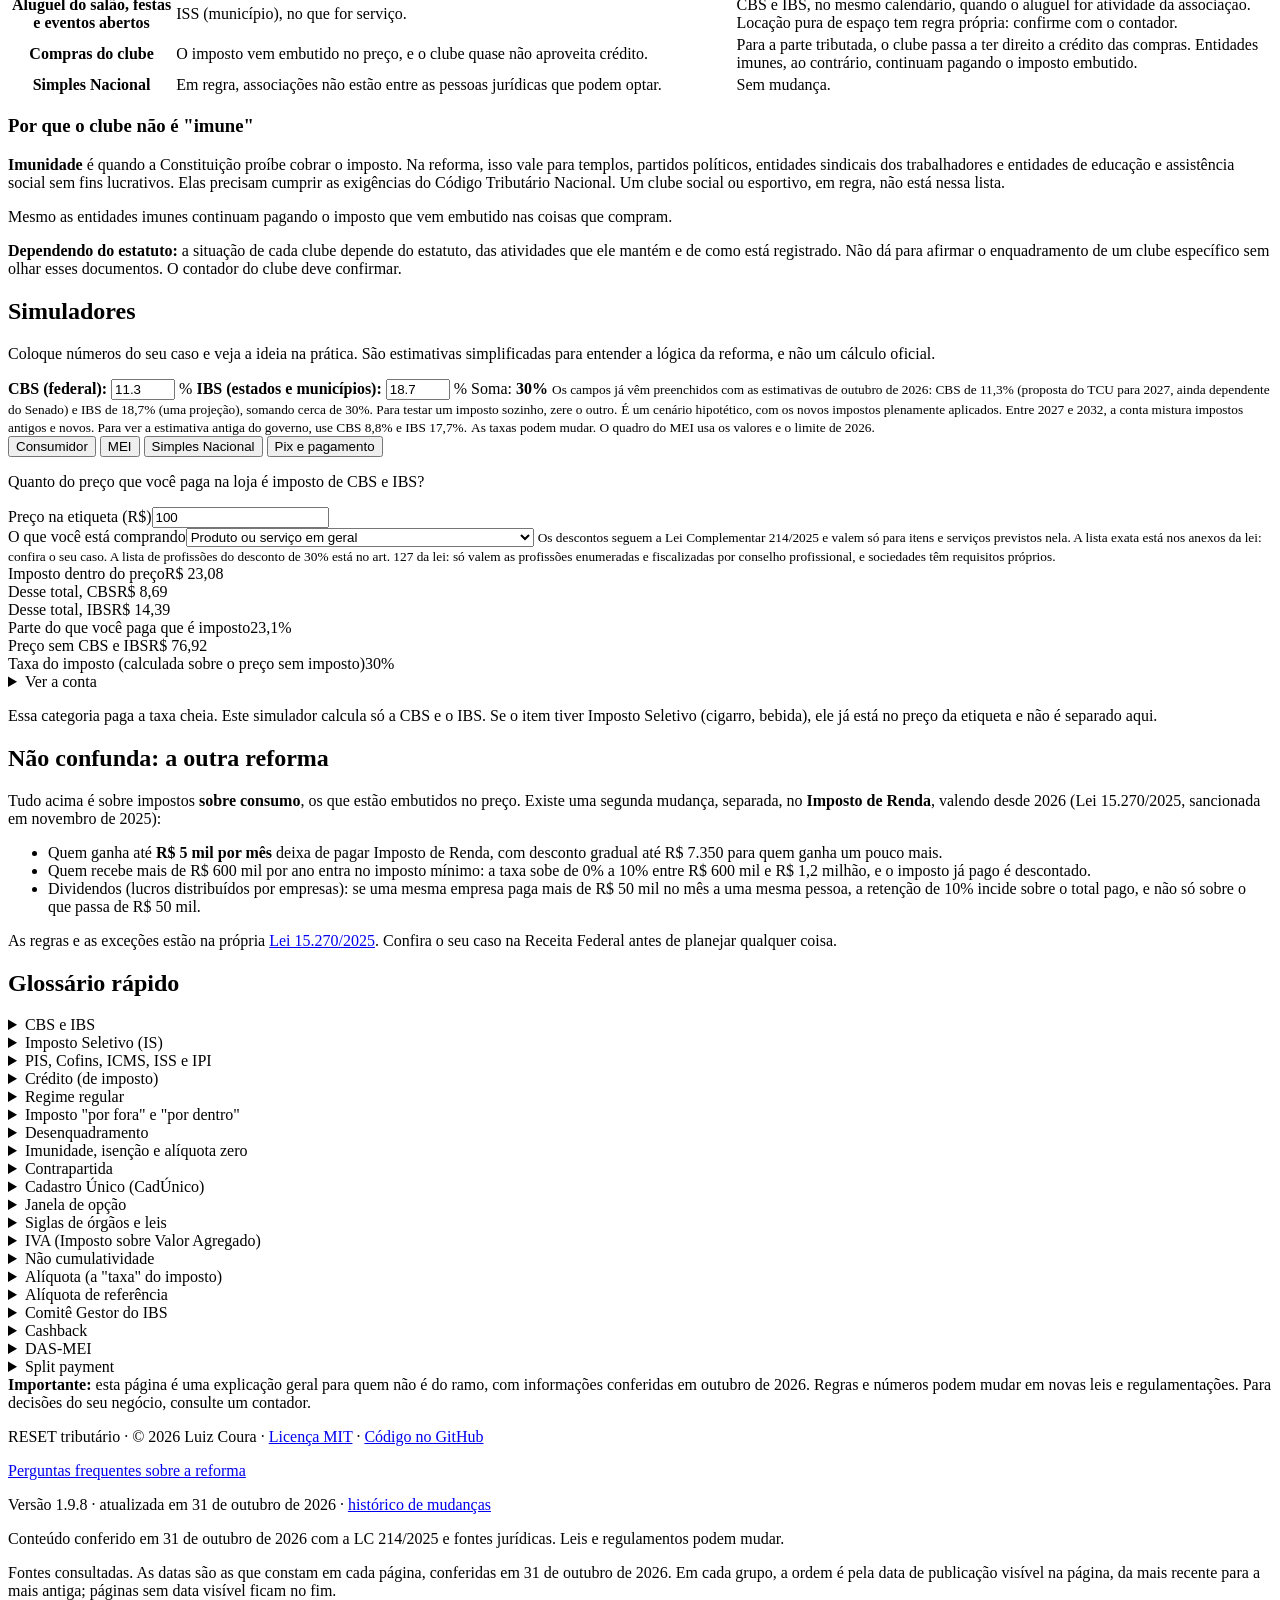
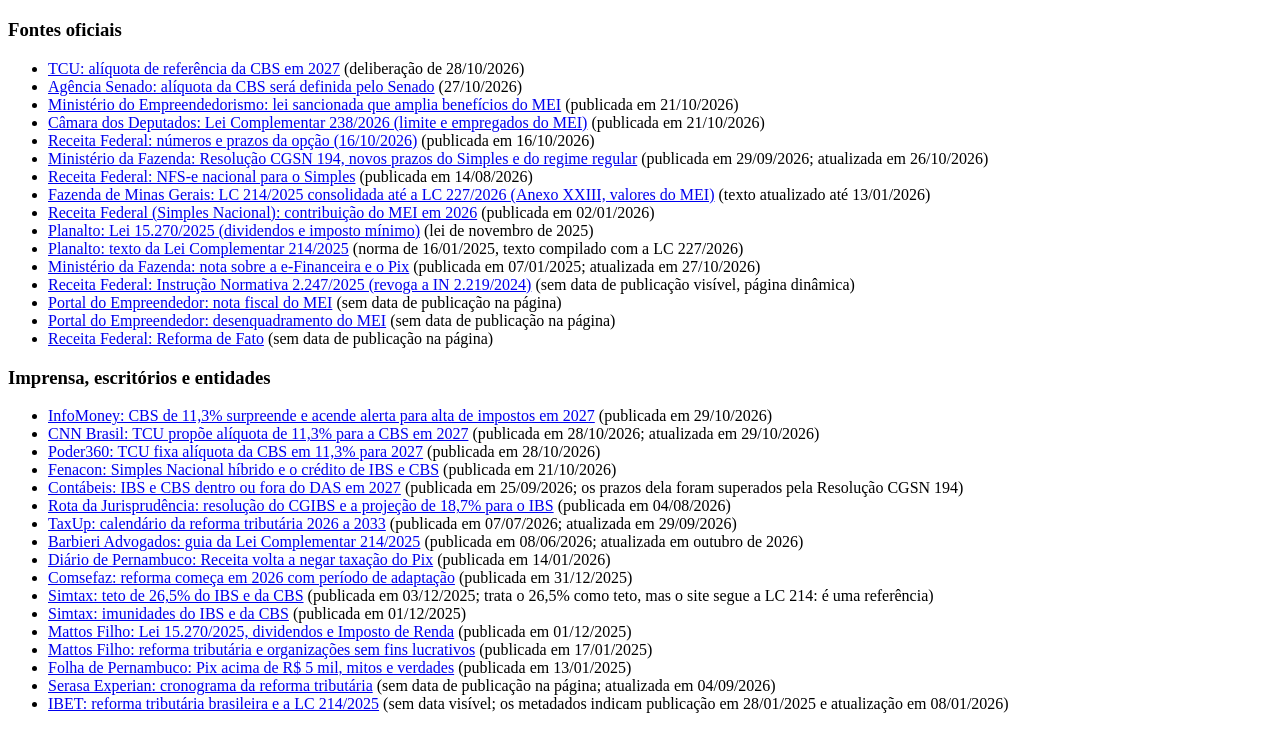
==== commit d9168231: "Corrige a décima quarta revisão: vigência da alíquota do Senado e prazo na FAQ Co-Authored-By: Claud" ====
--- a/index.html
+++ b/index.html
@@ -184,7 +184,7 @@
       <h3>Vai ficar mais caro ou mais barato?</h3>
       <p>Depende do que você compra. Para uma compra sem desconto, o cenário é uma taxa nova (CBS mais IBS) perto de <strong>30%</strong>, ainda sem definição final. Como ela é calculada sobre o preço sem imposto, isso equivale a cerca de 23% do que você paga na etiqueta.</p>
       <p>Esse número ainda <strong>não é definitivo</strong>. Segundo o <a href="https://www12.senado.leg.br/noticias/audios/2026/10/reforma-tributaria-aliquota-da-cbs-sera-definida-pelo-senado">Senado</a>, ele tem até 15 de dezembro para definir a CBS de 2027.</p>
-      <p>Se a decisão passar de 22 de dezembro, valem os cálculos do <abbr title="Tribunal de Contas da União, que fiscaliza as contas do governo">TCU</abbr> até a alíquota definida pelo Senado começar a valer. Ela vale a partir do segundo mês depois da decisão (<a href="https://www.fazenda.mg.gov.br/empresas/legislacao_tributaria/leis/2025/lc214_2025.pdf">art. 349, § 2º</a>).</p>
+      <p>Se a decisão passar de 22 de dezembro, valem os cálculos do <abbr title="Tribunal de Contas da União, que fiscaliza as contas do governo">TCU</abbr> até a alíquota definida pelo Senado começar a valer. Antes de valer, a nova alíquota passa por um prazo de espera e pela regra de que mudanças só valem no ano seguinte à publicação (<a href="https://www.fazenda.mg.gov.br/empresas/legislacao_tributaria/leis/2025/lc214_2025.pdf">art. 349, § 2º</a>).</p>
       <p>O IBS de 18,7% é só uma projeção e será cobrado aos poucos até 2033.</p>
       <p>O número soma duas estimativas ainda provisórias:</p>
       <ul>
@@ -517,7 +517,7 @@
   <div class="wrap">
     <p>RESET tributário · © 2026 Luiz Coura · <a href="https://github.com/luizcoura/reset-tributario/blob/main/LICENSE">Licença MIT</a> · <a href="https://github.com/luizcoura/reset-tributario">Código no GitHub</a></p>
     <p><a href="perguntas.html">Perguntas frequentes sobre a reforma</a></p>
-    <p>Versão 1.9.7 · atualizada em 31 de outubro de 2026 · <a href="https://github.com/luizcoura/reset-tributario/blob/main/CHANGELOG.md">histórico de mudanças</a></p>
+    <p>Versão 1.9.8 · atualizada em 31 de outubro de 2026 · <a href="https://github.com/luizcoura/reset-tributario/blob/main/CHANGELOG.md">histórico de mudanças</a></p>
     <p>Conteúdo conferido em 31 de outubro de 2026 com a LC 214/2025 e fontes jurídicas. Leis e regulamentos podem mudar.</p>
     <p>Fontes consultadas. As datas são as que constam em cada página, conferidas em 31 de outubro de 2026. Em cada grupo, a ordem é pela data de publicação visível na página, da mais recente para a mais antiga; páginas sem data visível ficam no fim.</p>
     <h3>Fontes oficiais</h3>
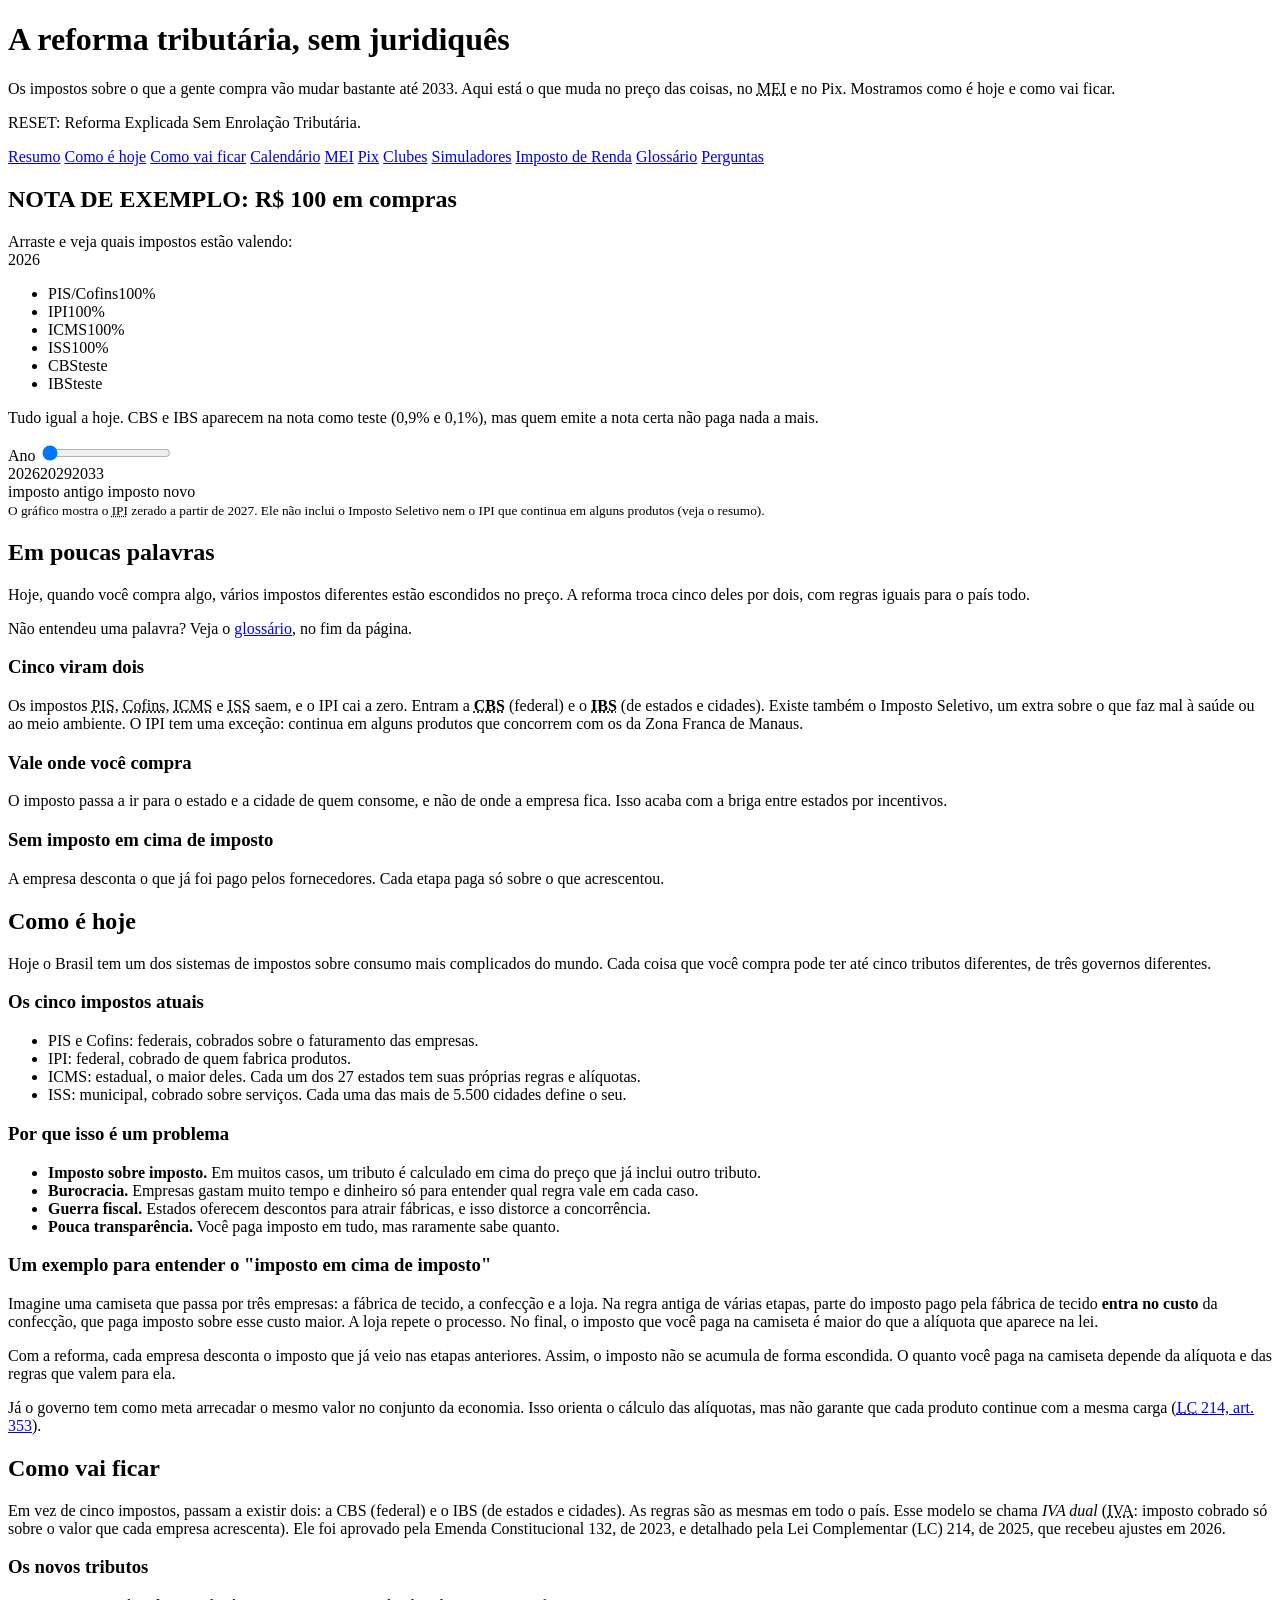
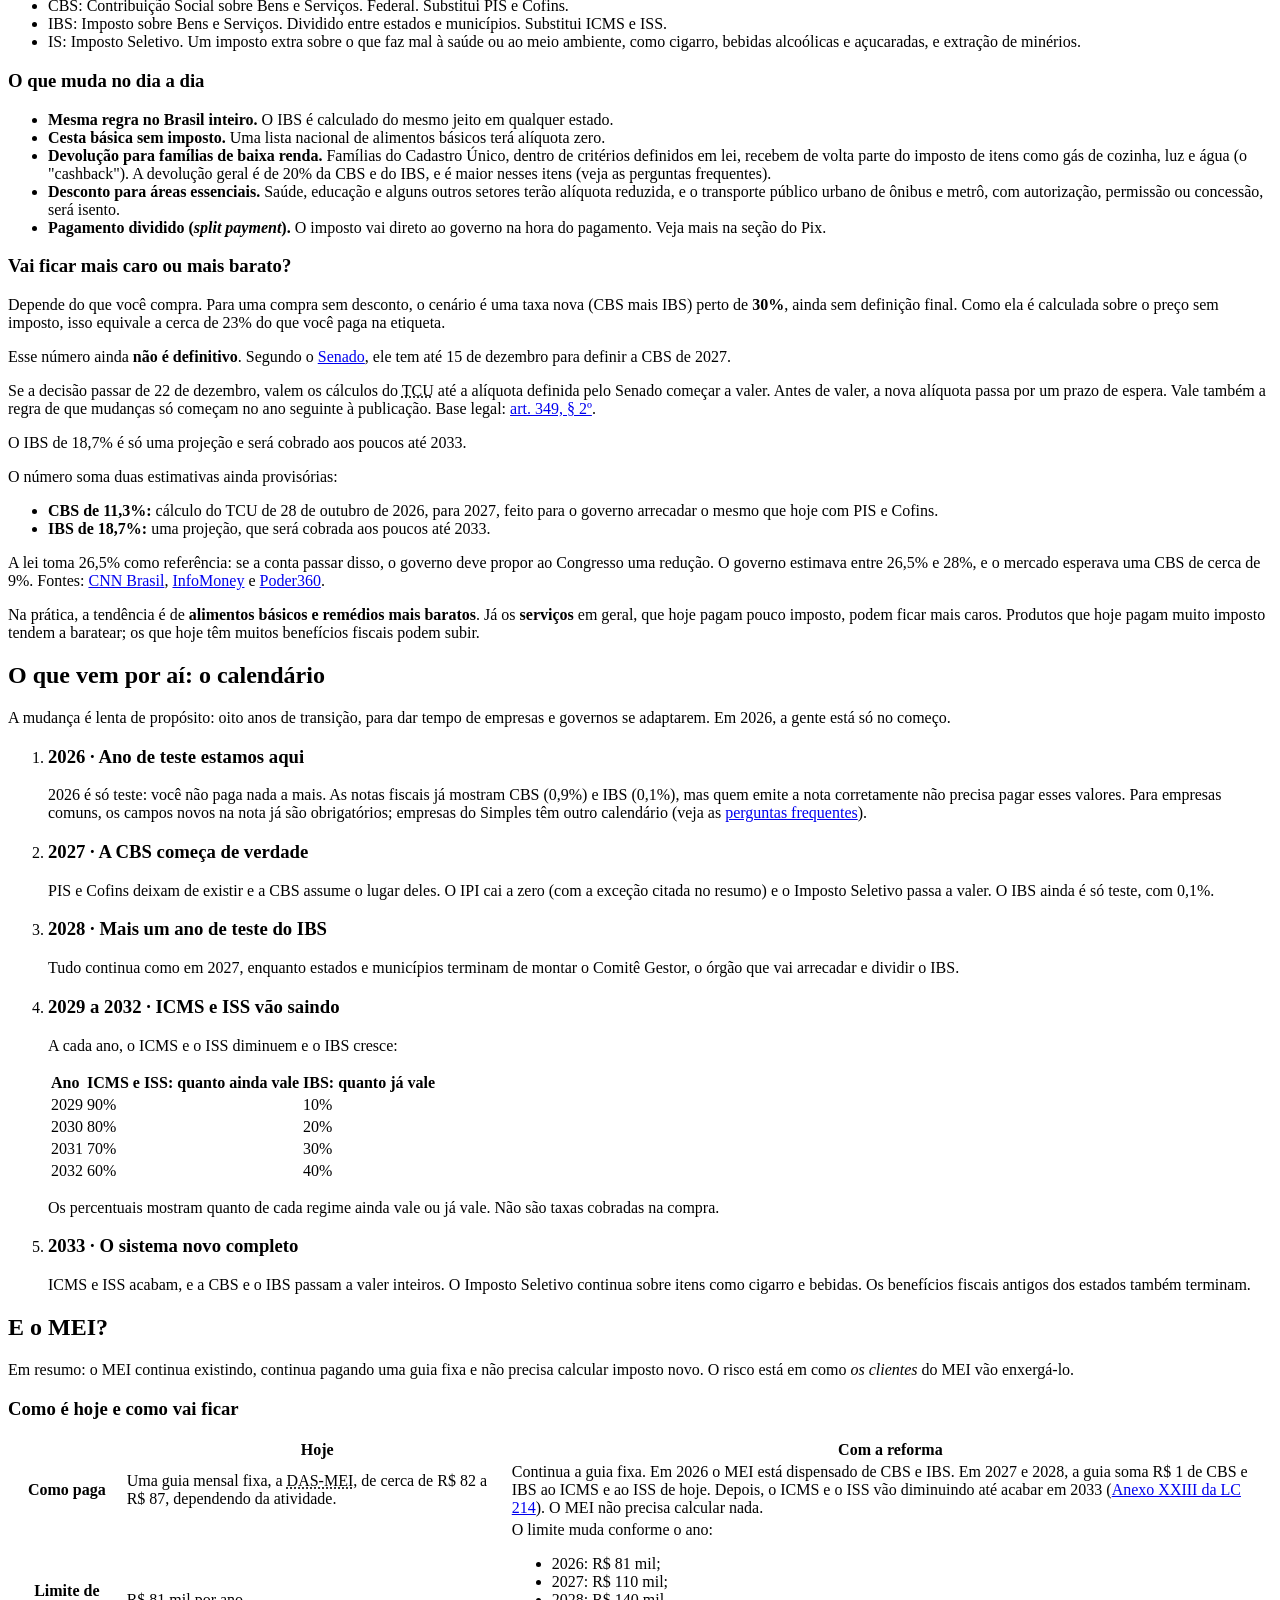
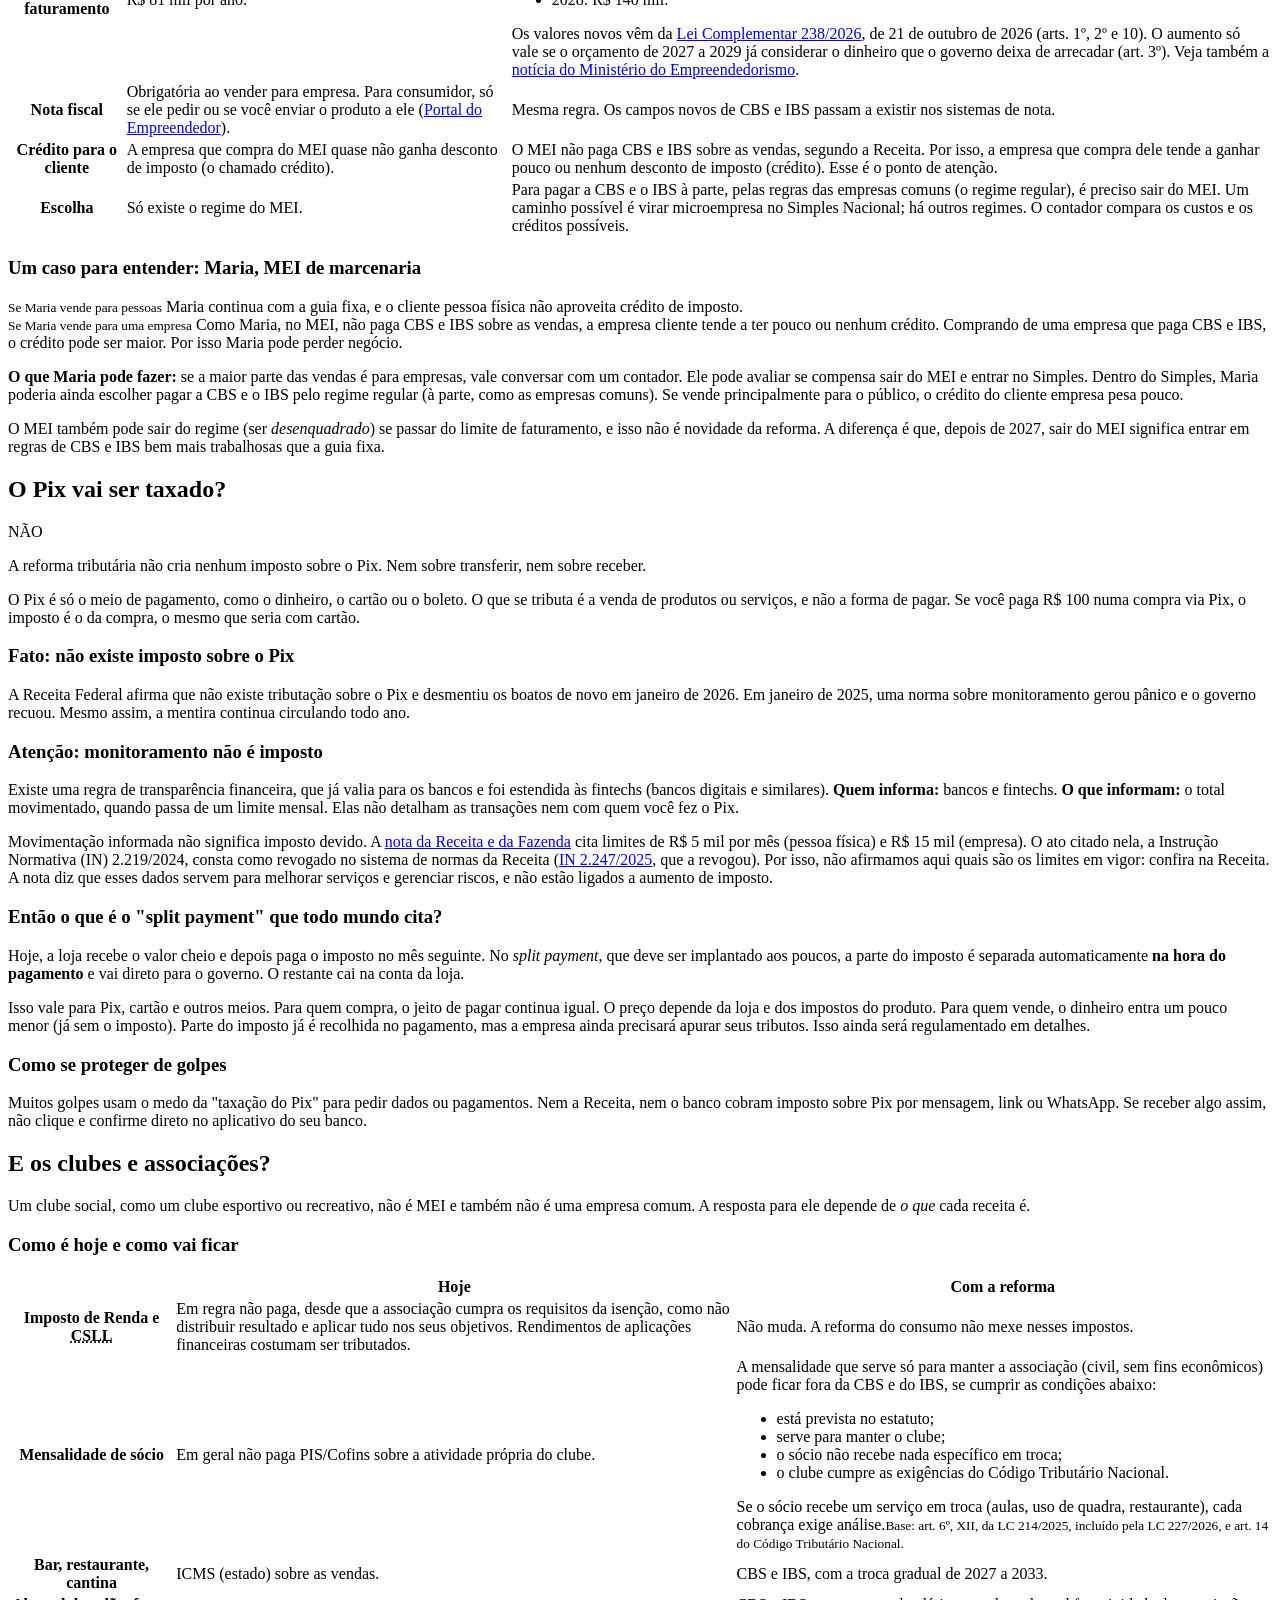
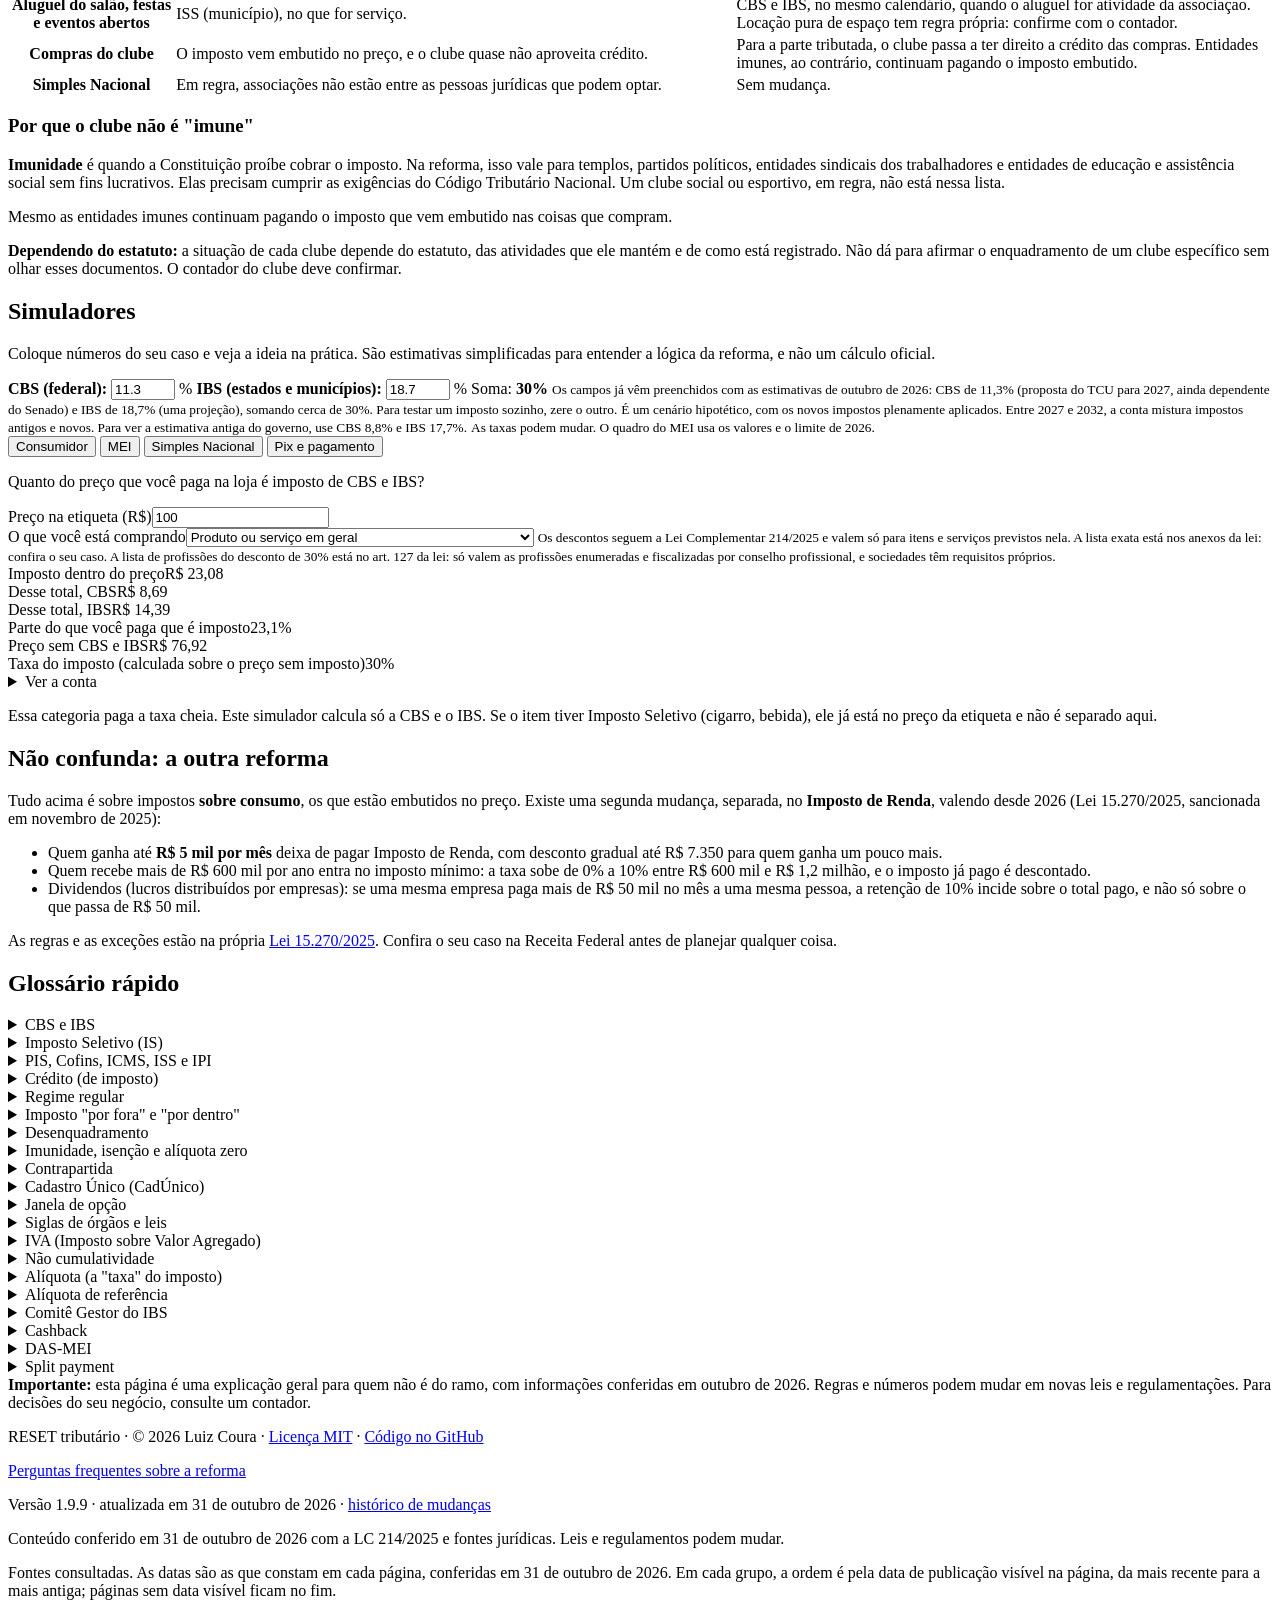
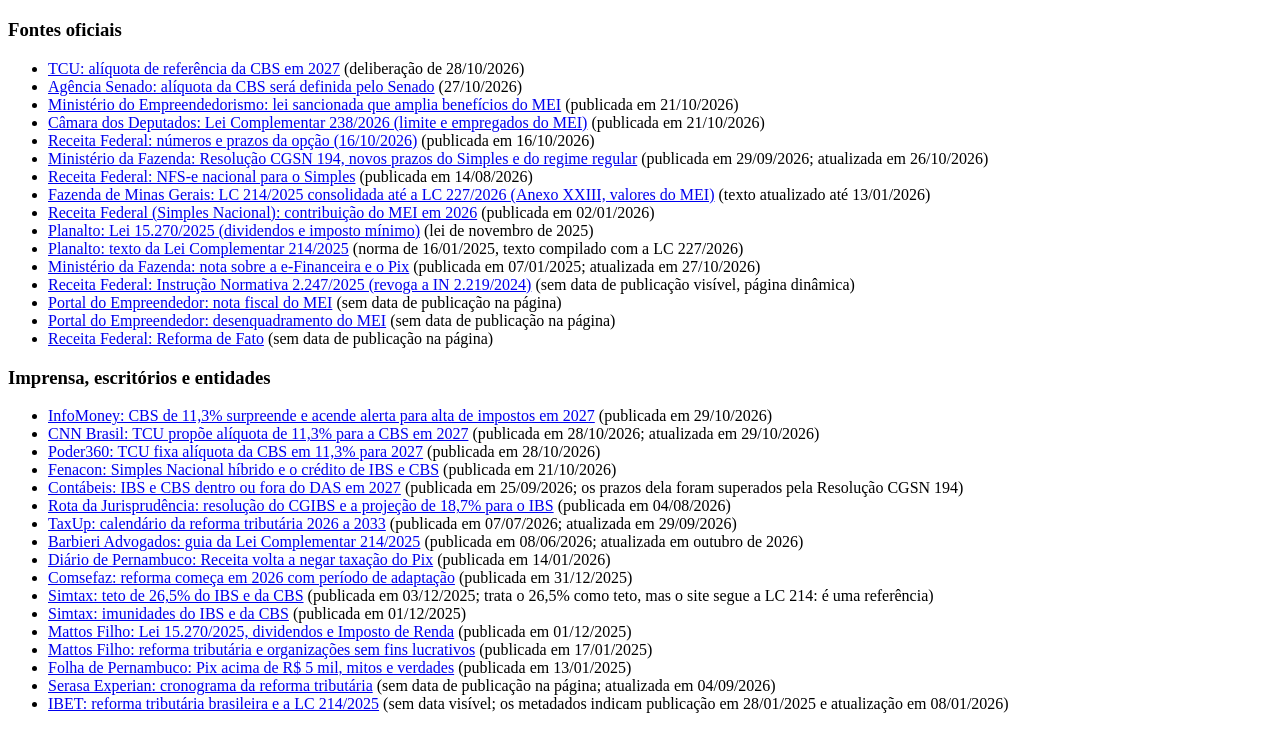
==== commit 63ca4286: "Corrige a décima quinta revisão: divide a frase da regra de reserva do TCU Co-Authored-By: Claude So" ====
--- a/index.html
+++ b/index.html
@@ -184,7 +184,7 @@
       <h3>Vai ficar mais caro ou mais barato?</h3>
       <p>Depende do que você compra. Para uma compra sem desconto, o cenário é uma taxa nova (CBS mais IBS) perto de <strong>30%</strong>, ainda sem definição final. Como ela é calculada sobre o preço sem imposto, isso equivale a cerca de 23% do que você paga na etiqueta.</p>
       <p>Esse número ainda <strong>não é definitivo</strong>. Segundo o <a href="https://www12.senado.leg.br/noticias/audios/2026/10/reforma-tributaria-aliquota-da-cbs-sera-definida-pelo-senado">Senado</a>, ele tem até 15 de dezembro para definir a CBS de 2027.</p>
-      <p>Se a decisão passar de 22 de dezembro, valem os cálculos do <abbr title="Tribunal de Contas da União, que fiscaliza as contas do governo">TCU</abbr> até a alíquota definida pelo Senado começar a valer. Antes de valer, a nova alíquota passa por um prazo de espera e pela regra de que mudanças só valem no ano seguinte à publicação (<a href="https://www.fazenda.mg.gov.br/empresas/legislacao_tributaria/leis/2025/lc214_2025.pdf">art. 349, § 2º</a>).</p>
+      <p>Se a decisão passar de 22 de dezembro, valem os cálculos do <abbr title="Tribunal de Contas da União, que fiscaliza as contas do governo">TCU</abbr> até a alíquota definida pelo Senado começar a valer. Antes de valer, a nova alíquota passa por um prazo de espera. Vale também a regra de que mudanças só começam no ano seguinte à publicação. Base legal: <a href="https://www.fazenda.mg.gov.br/empresas/legislacao_tributaria/leis/2025/lc214_2025.pdf">art. 349, § 2º</a>.</p>
       <p>O IBS de 18,7% é só uma projeção e será cobrado aos poucos até 2033.</p>
       <p>O número soma duas estimativas ainda provisórias:</p>
       <ul>
@@ -517,7 +517,7 @@
   <div class="wrap">
     <p>RESET tributário · © 2026 Luiz Coura · <a href="https://github.com/luizcoura/reset-tributario/blob/main/LICENSE">Licença MIT</a> · <a href="https://github.com/luizcoura/reset-tributario">Código no GitHub</a></p>
     <p><a href="perguntas.html">Perguntas frequentes sobre a reforma</a></p>
-    <p>Versão 1.9.8 · atualizada em 31 de outubro de 2026 · <a href="https://github.com/luizcoura/reset-tributario/blob/main/CHANGELOG.md">histórico de mudanças</a></p>
+    <p>Versão 1.9.9 · atualizada em 31 de outubro de 2026 · <a href="https://github.com/luizcoura/reset-tributario/blob/main/CHANGELOG.md">histórico de mudanças</a></p>
     <p>Conteúdo conferido em 31 de outubro de 2026 com a LC 214/2025 e fontes jurídicas. Leis e regulamentos podem mudar.</p>
     <p>Fontes consultadas. As datas são as que constam em cada página, conferidas em 31 de outubro de 2026. Em cada grupo, a ordem é pela data de publicação visível na página, da mais recente para a mais antiga; páginas sem data visível ficam no fim.</p>
     <h3>Fontes oficiais</h3>
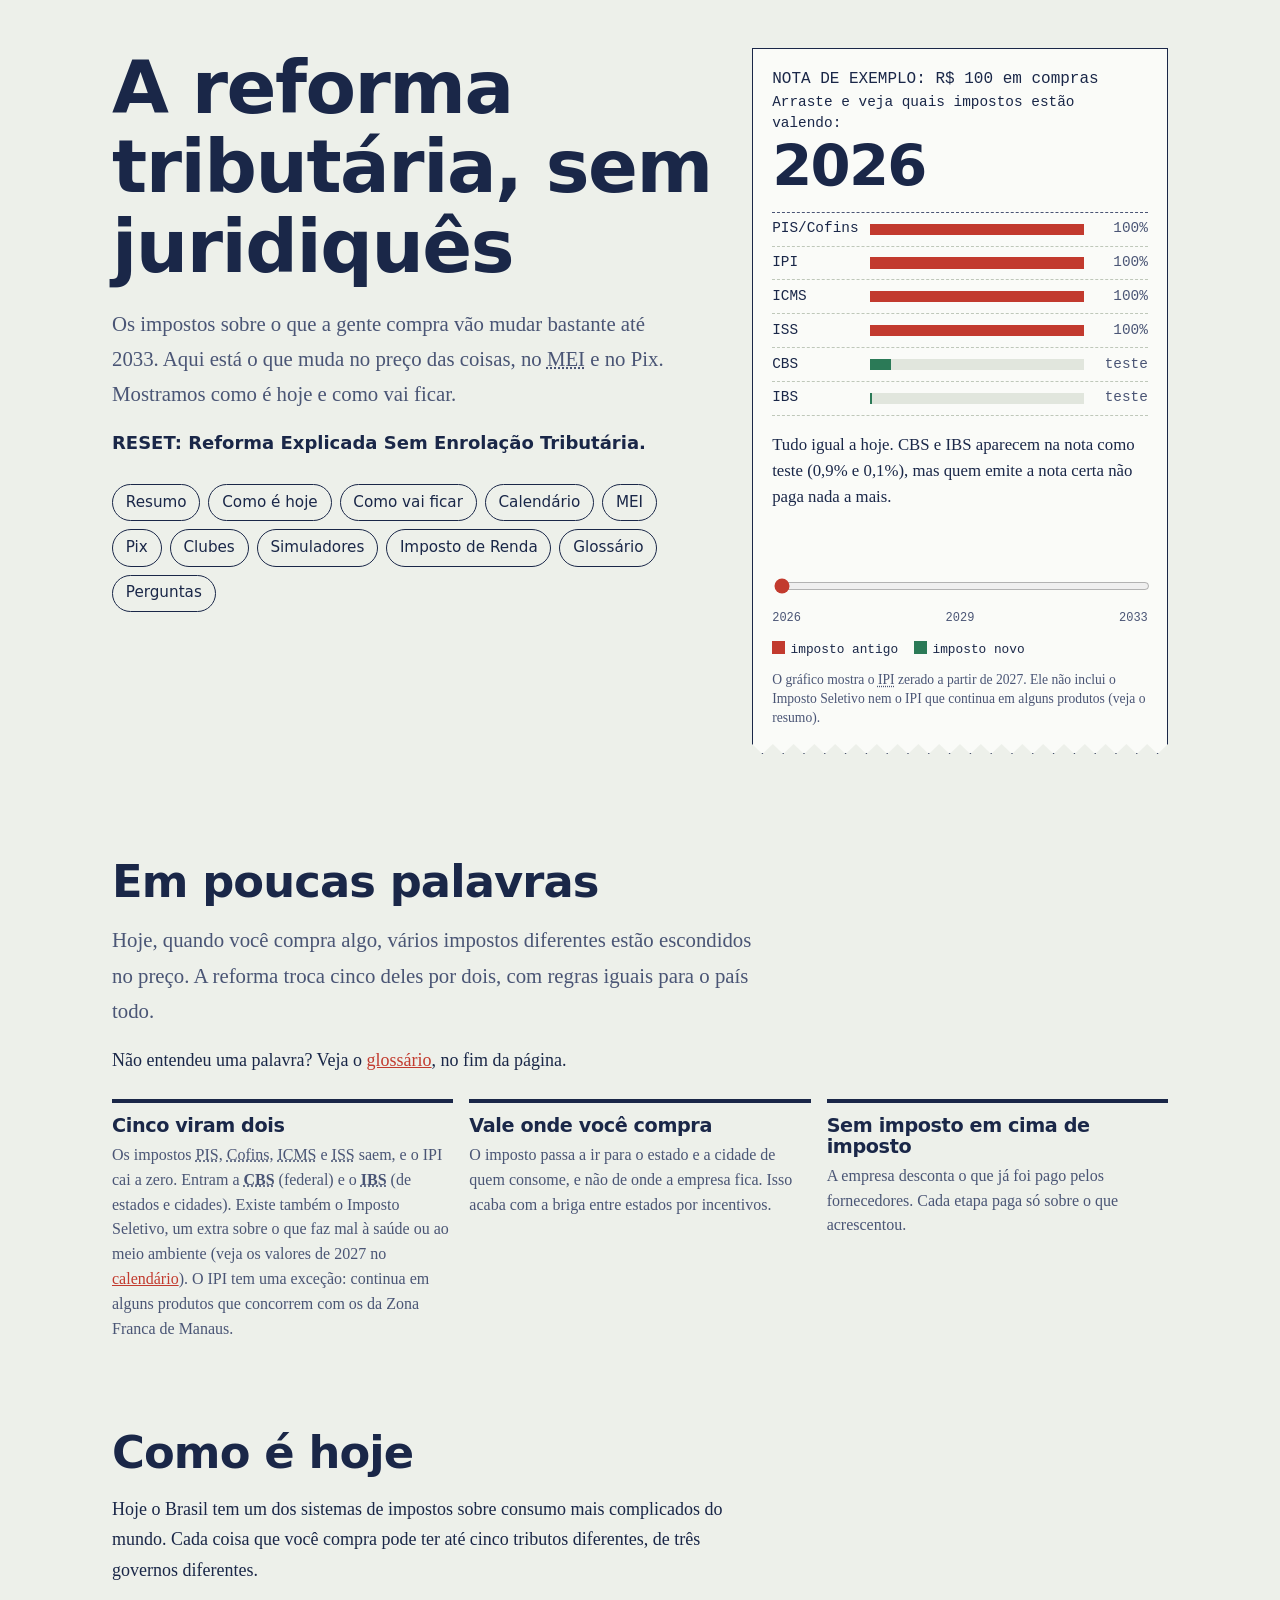
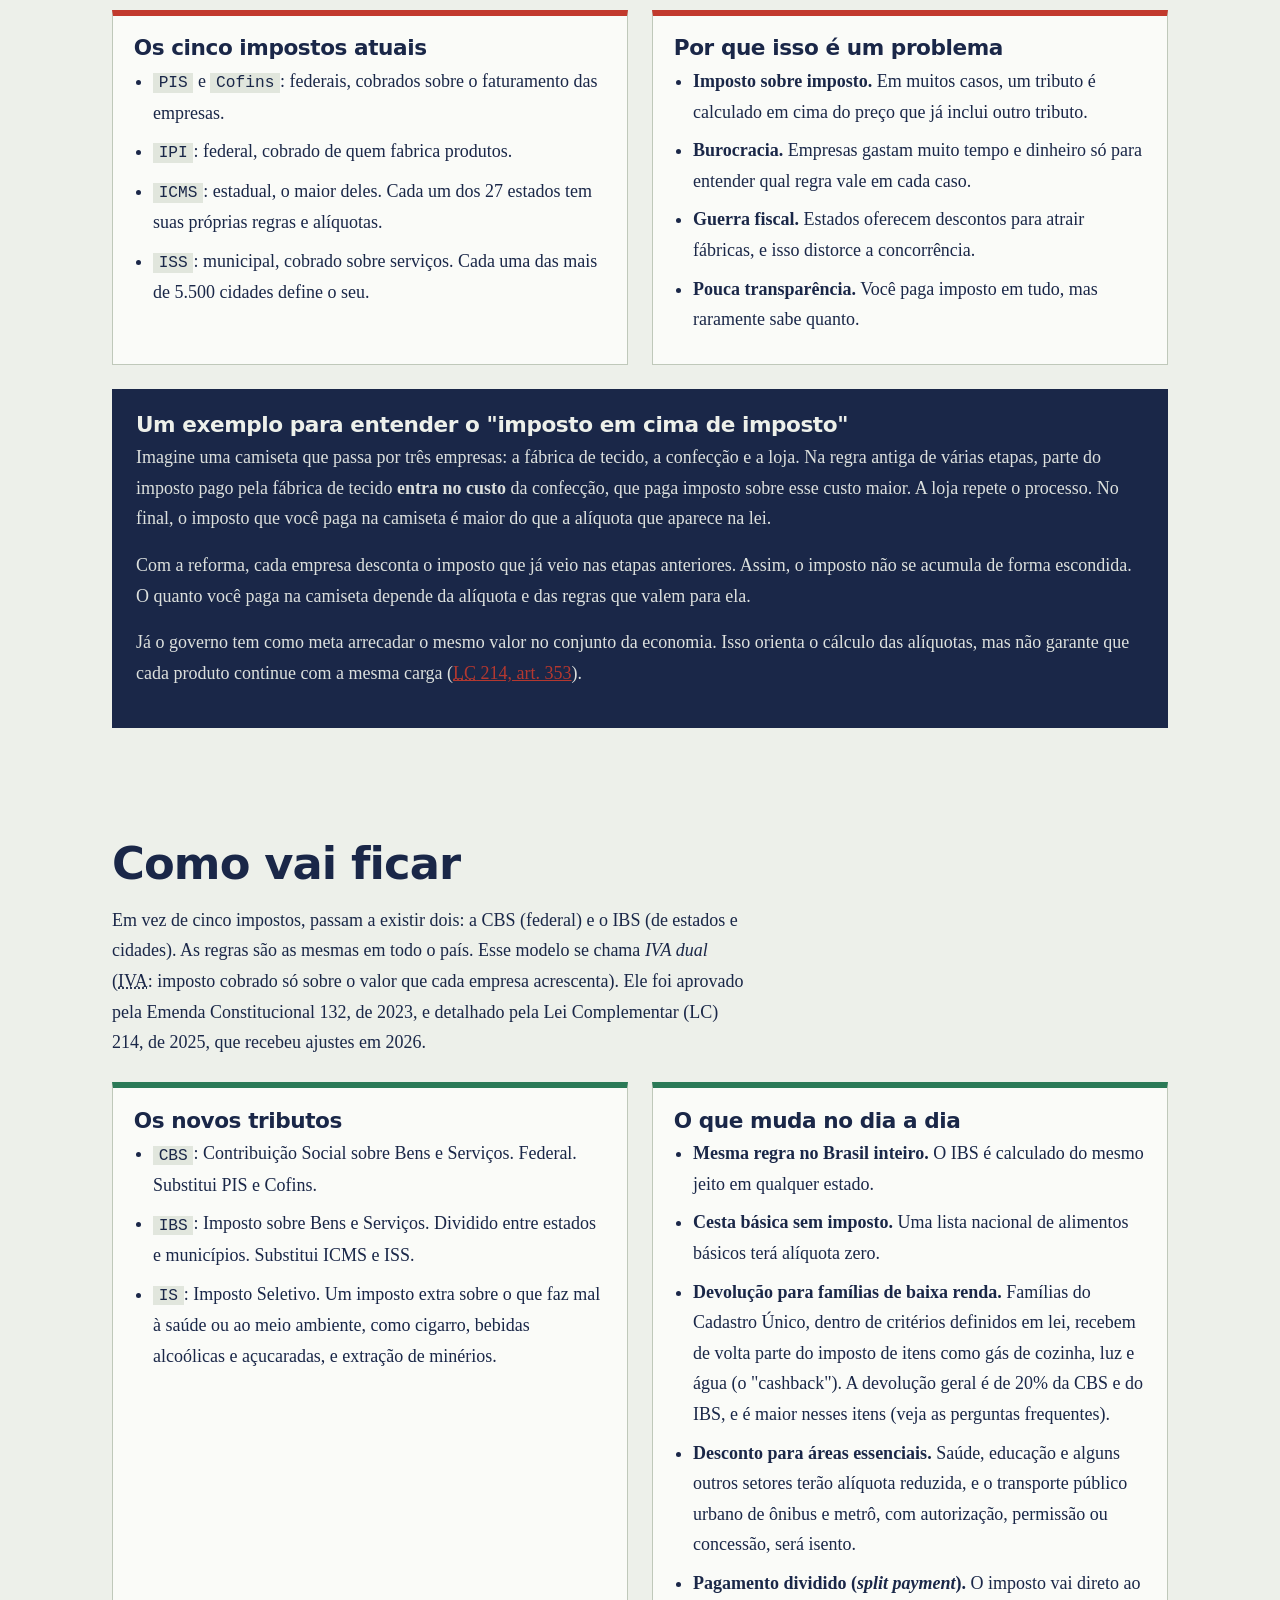
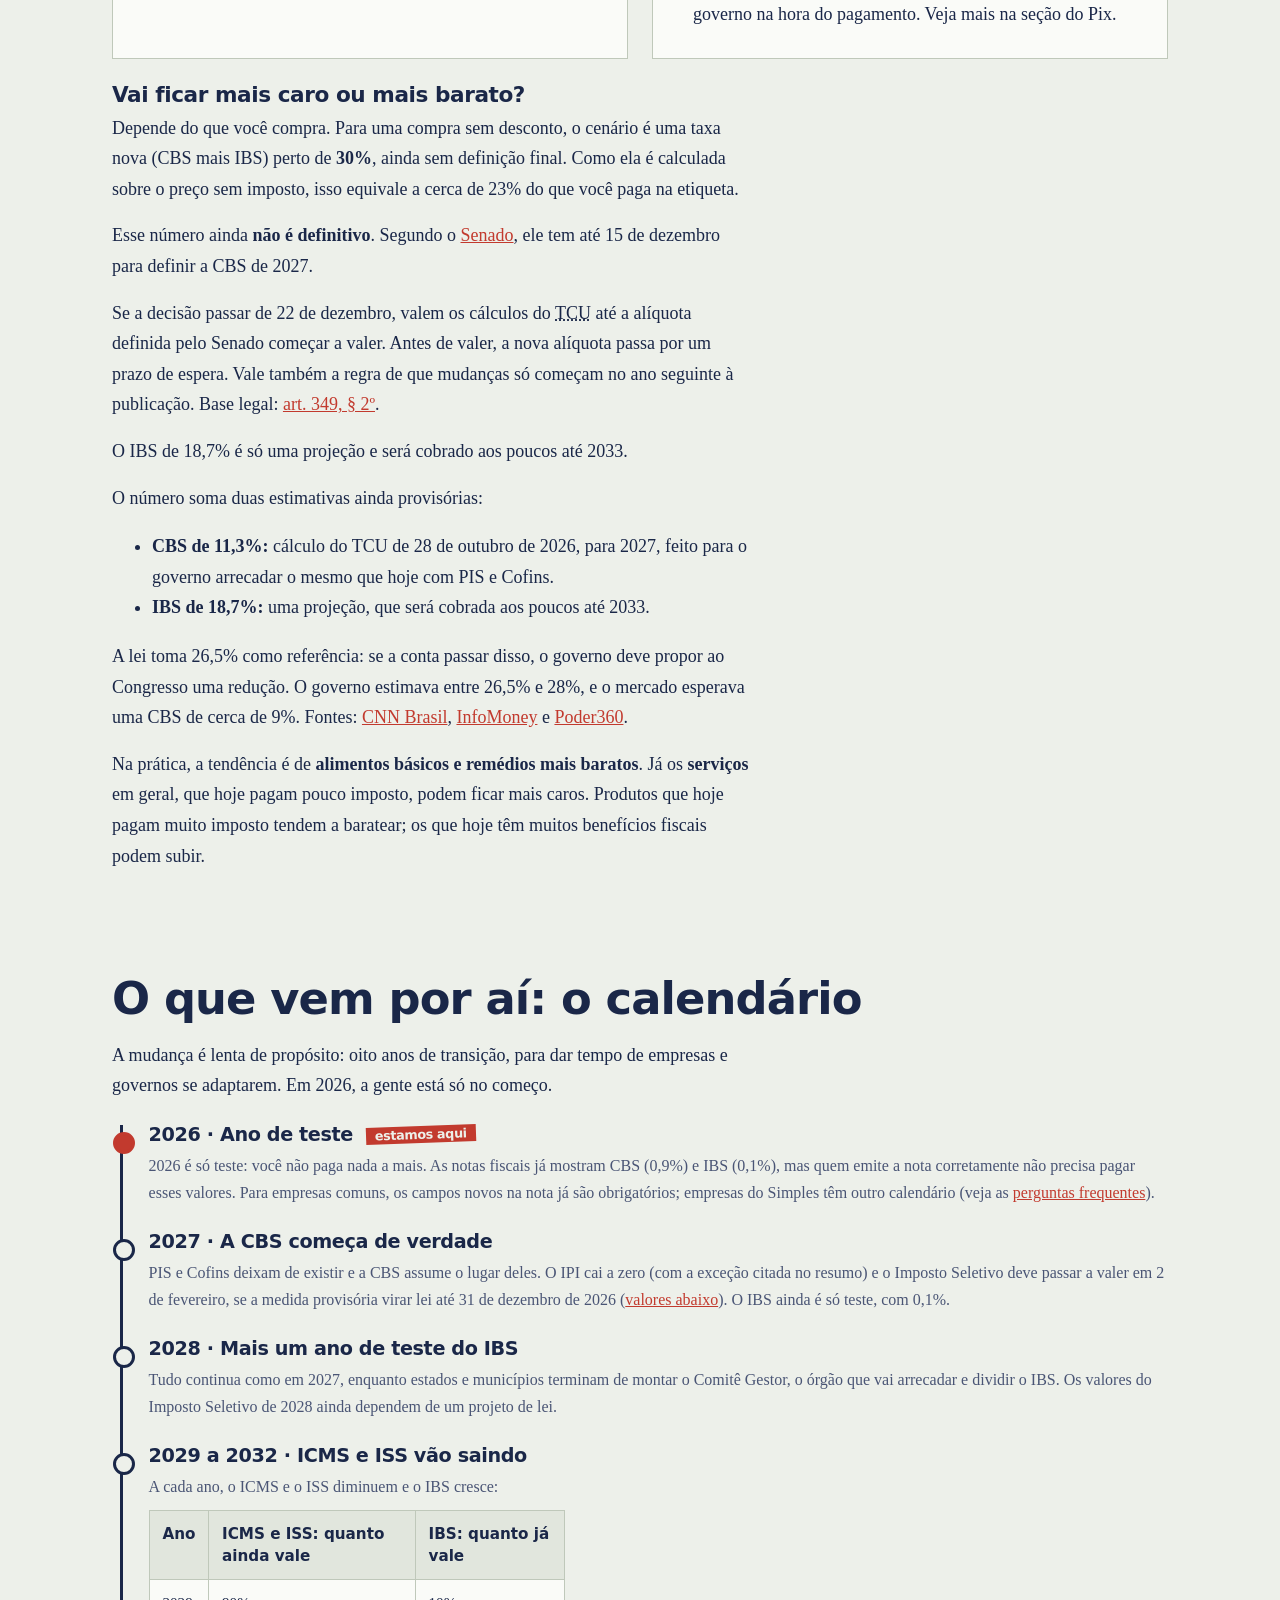
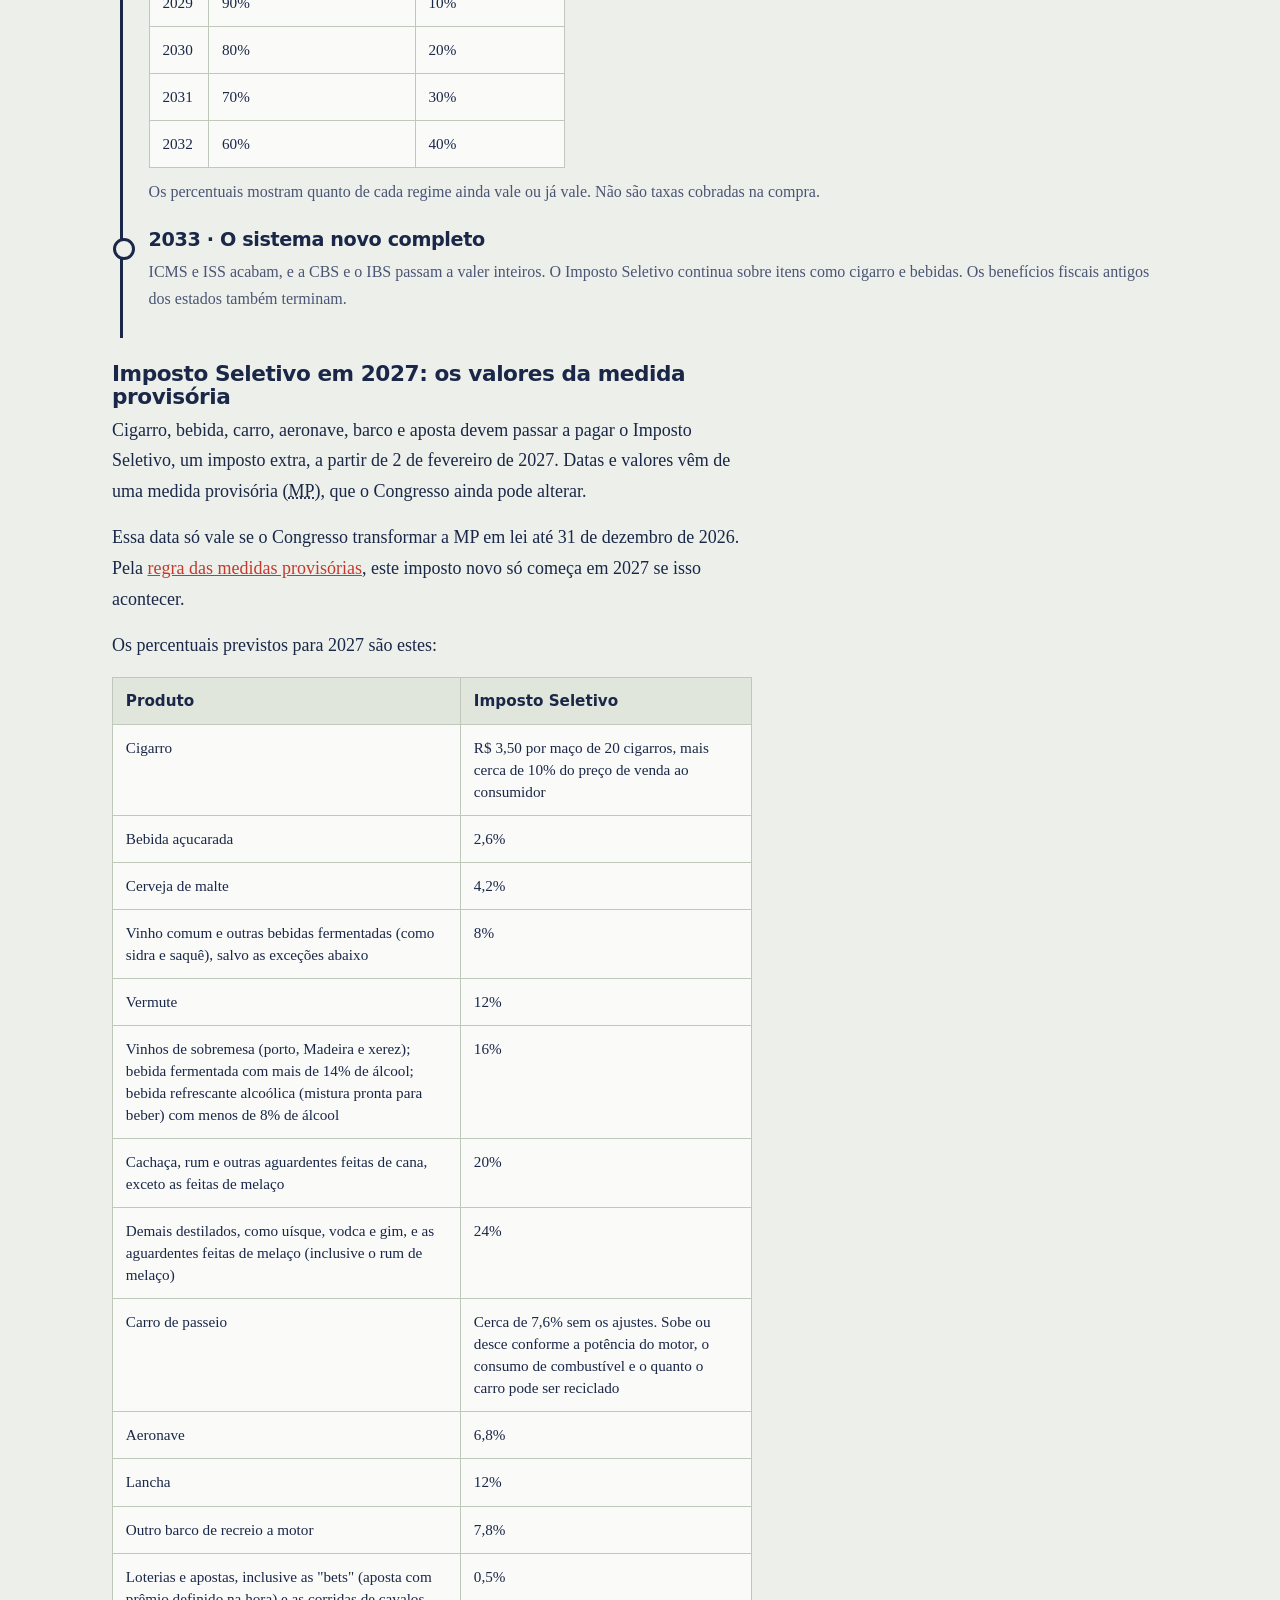
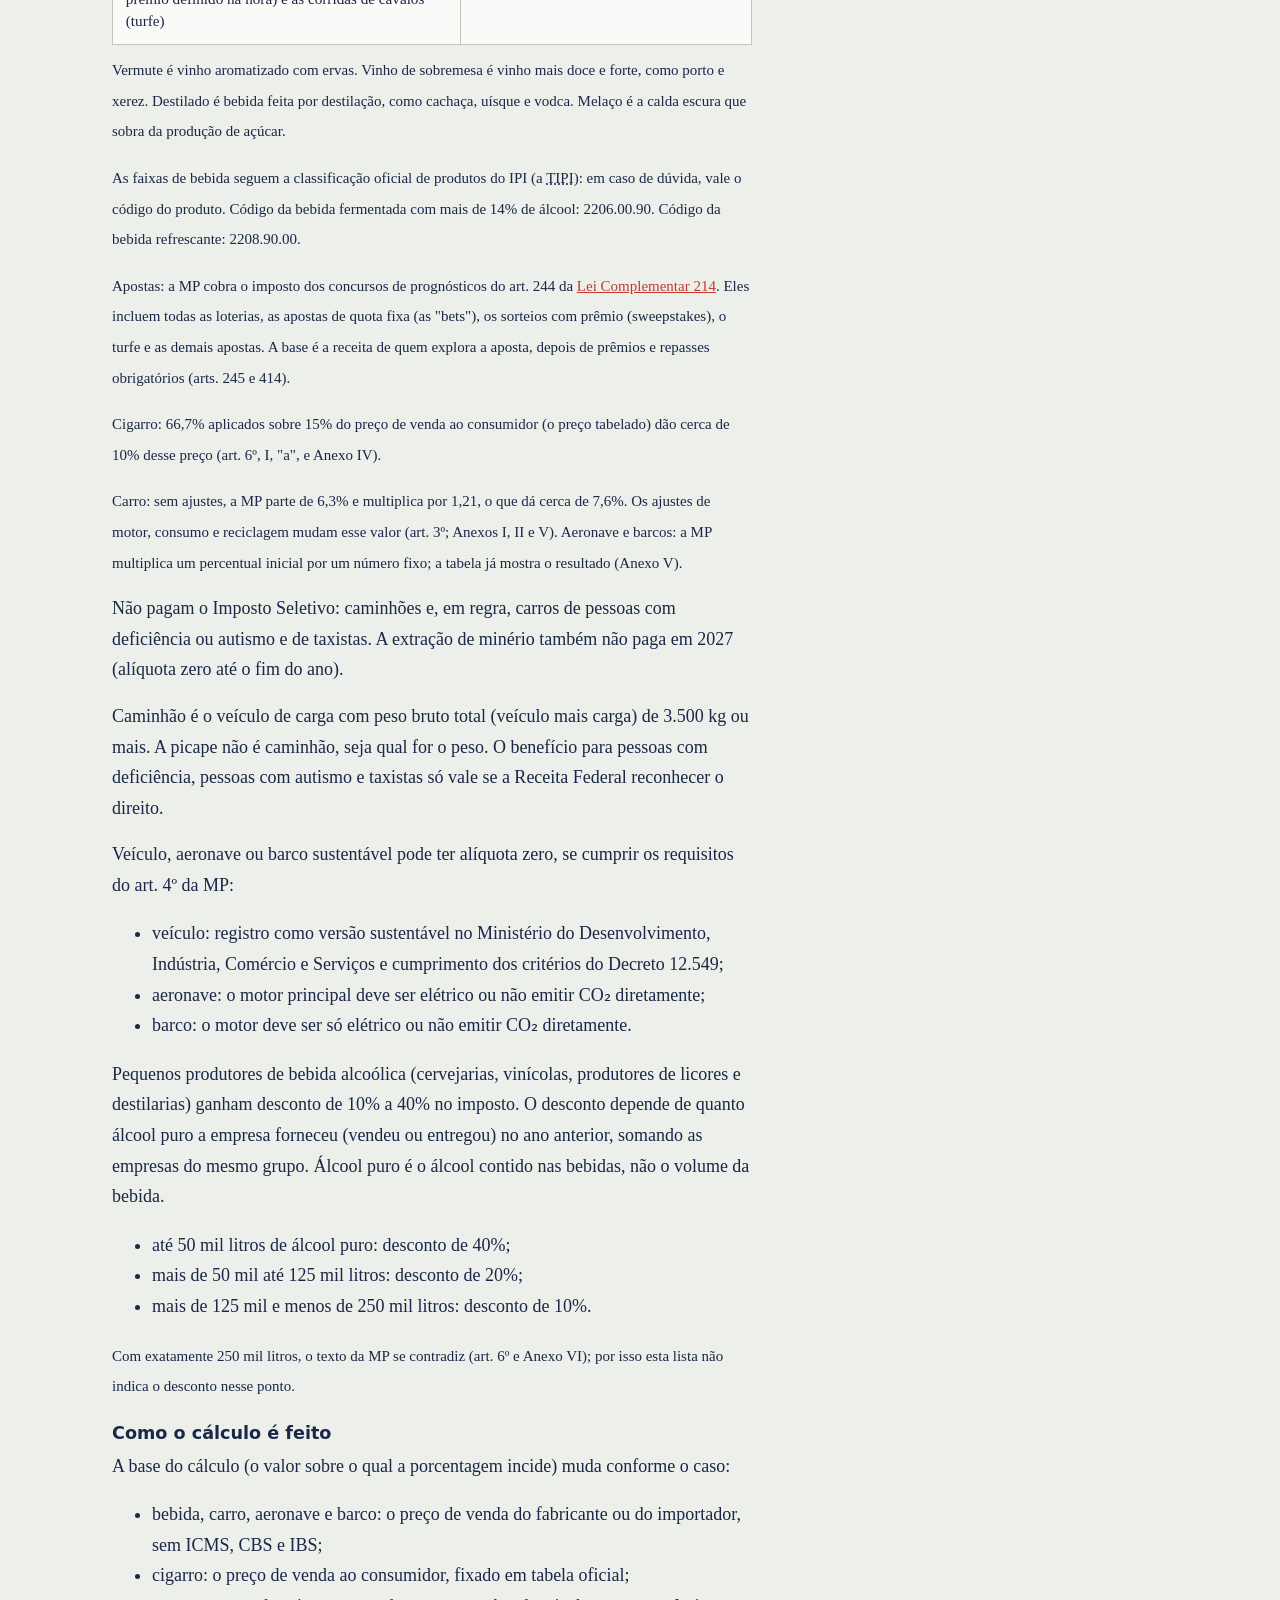
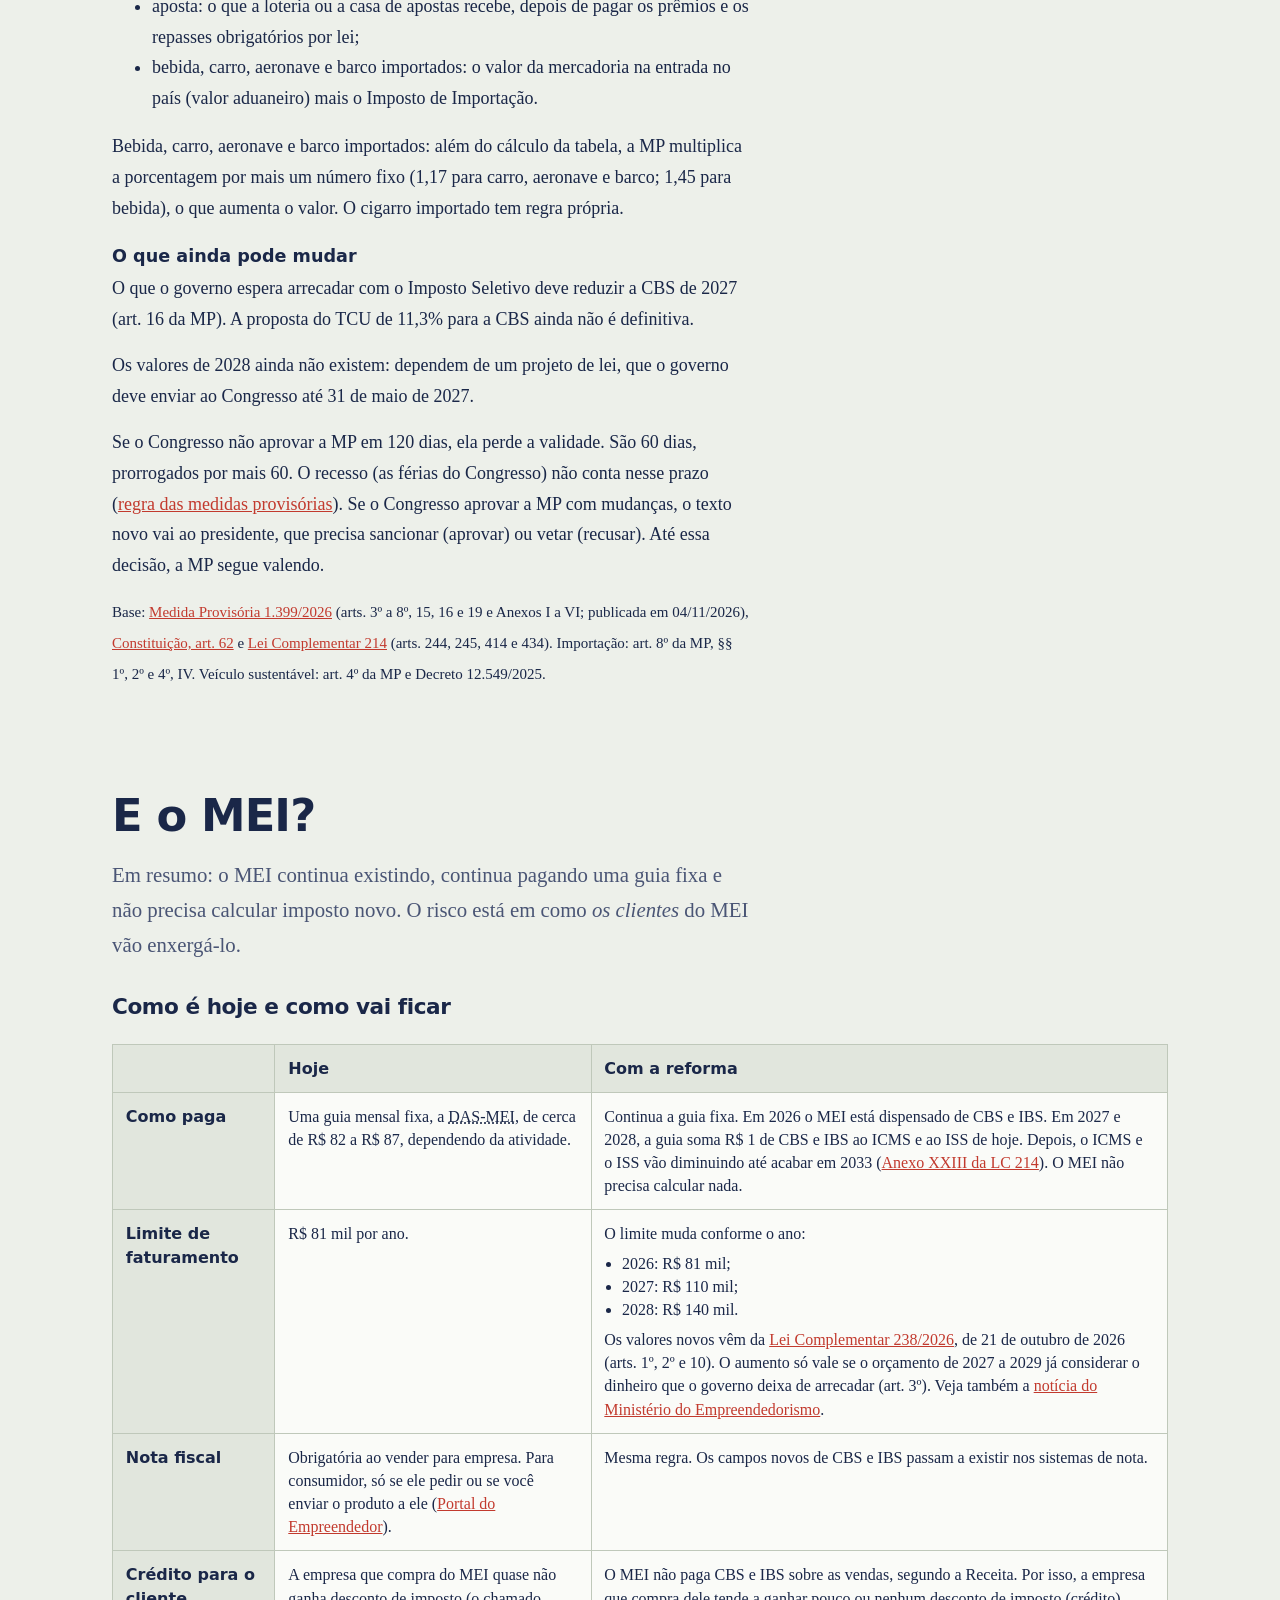
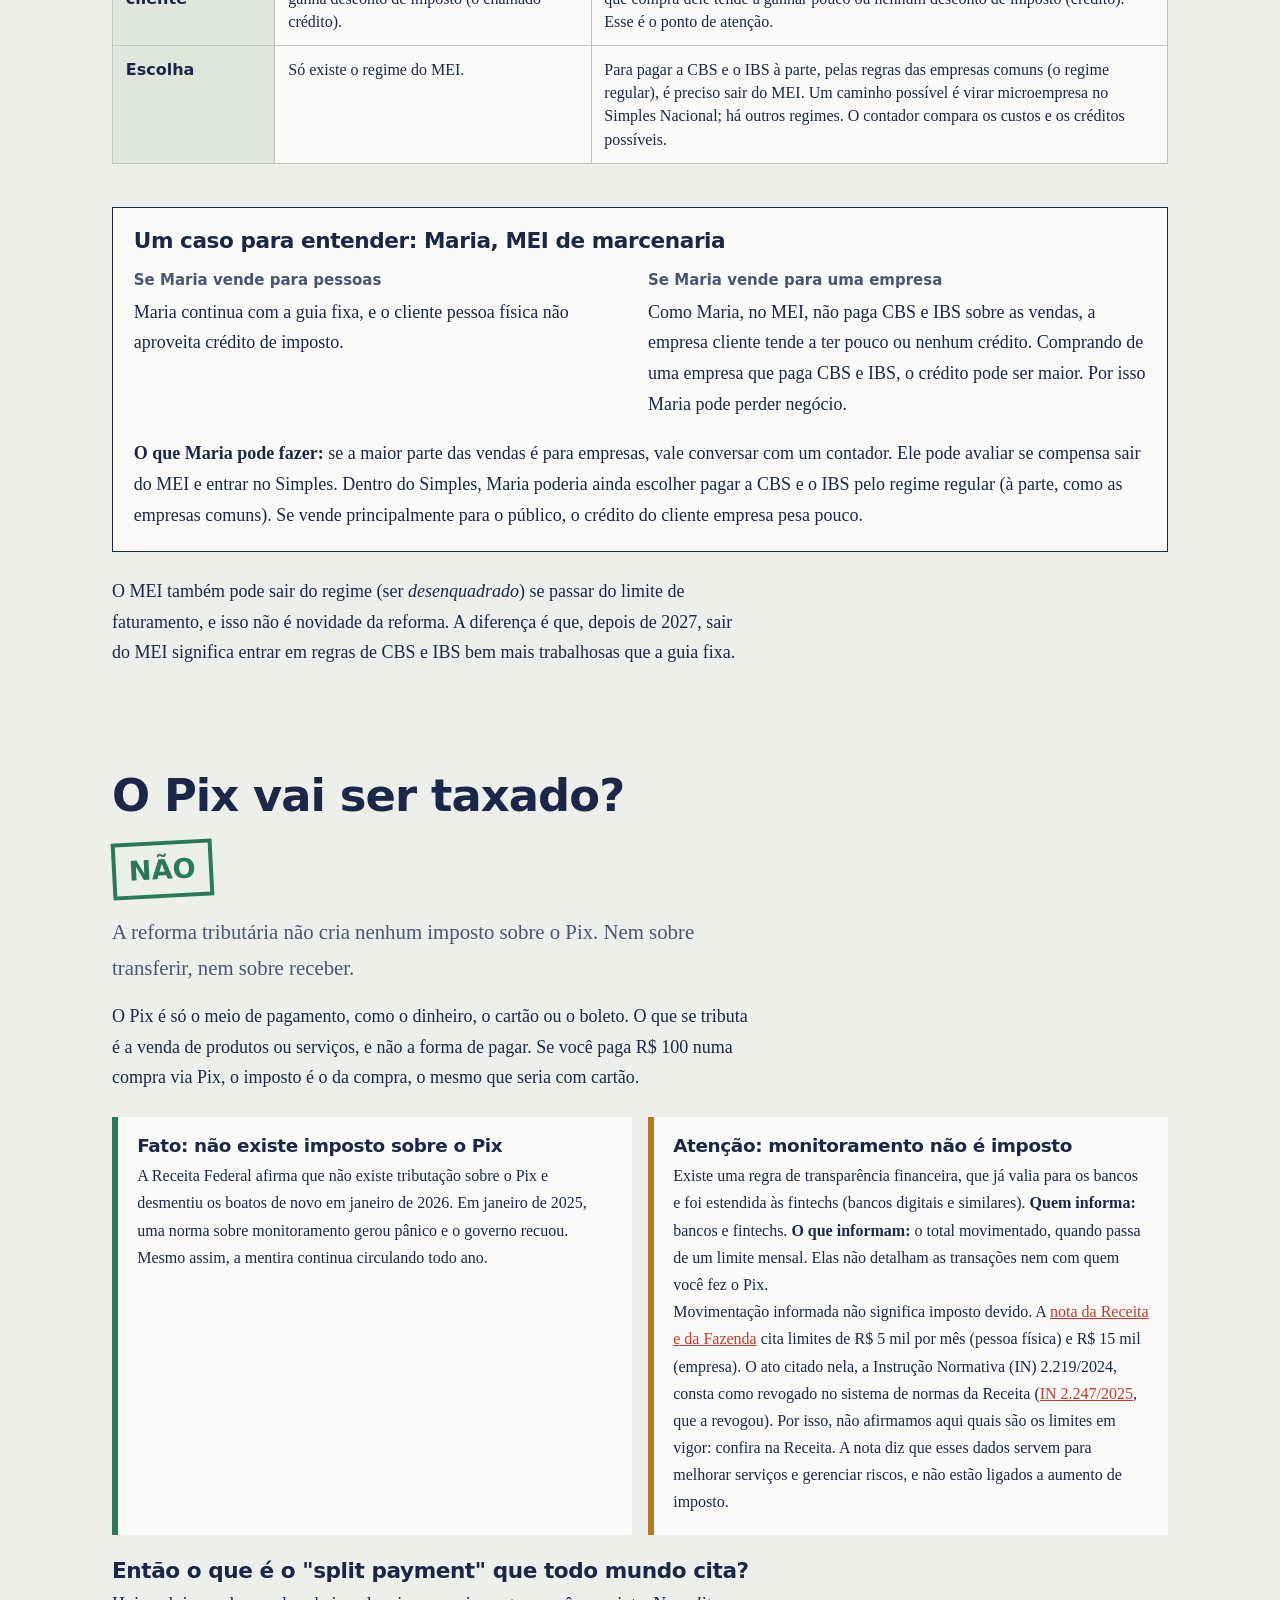
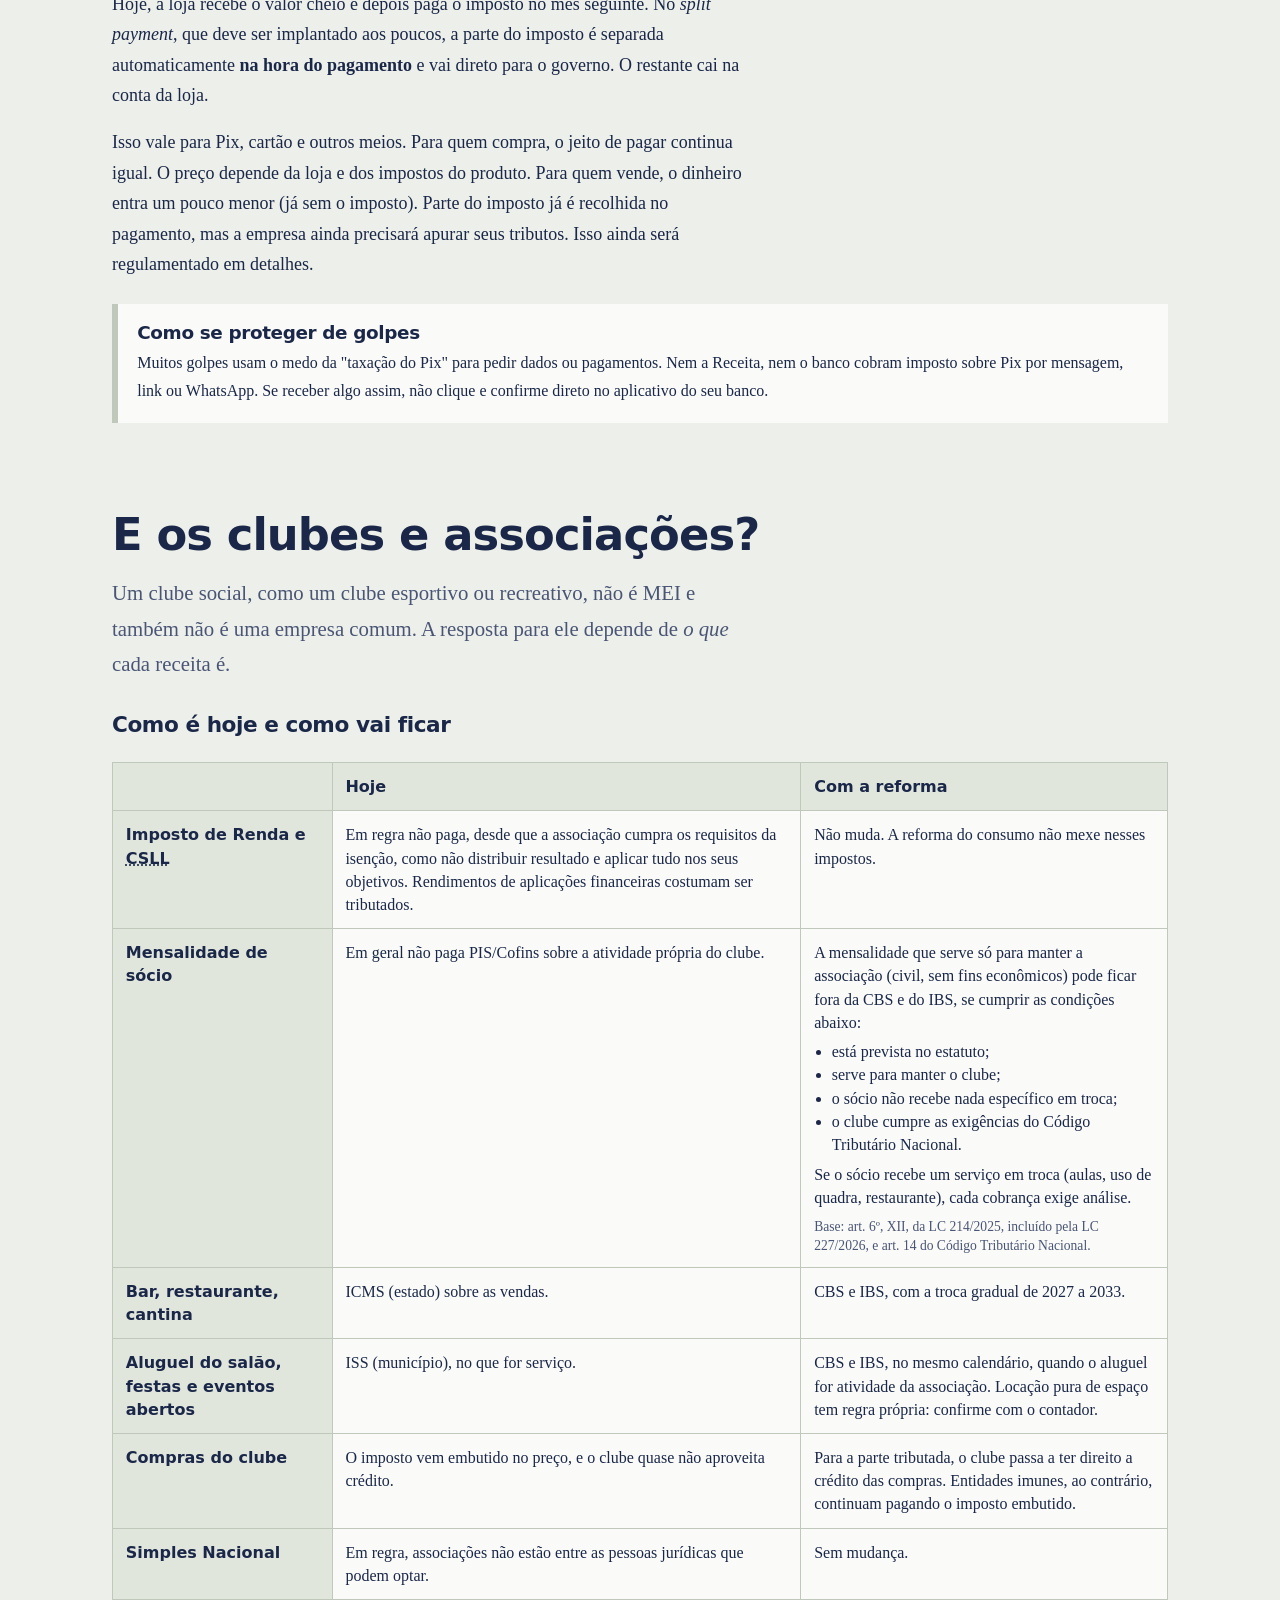
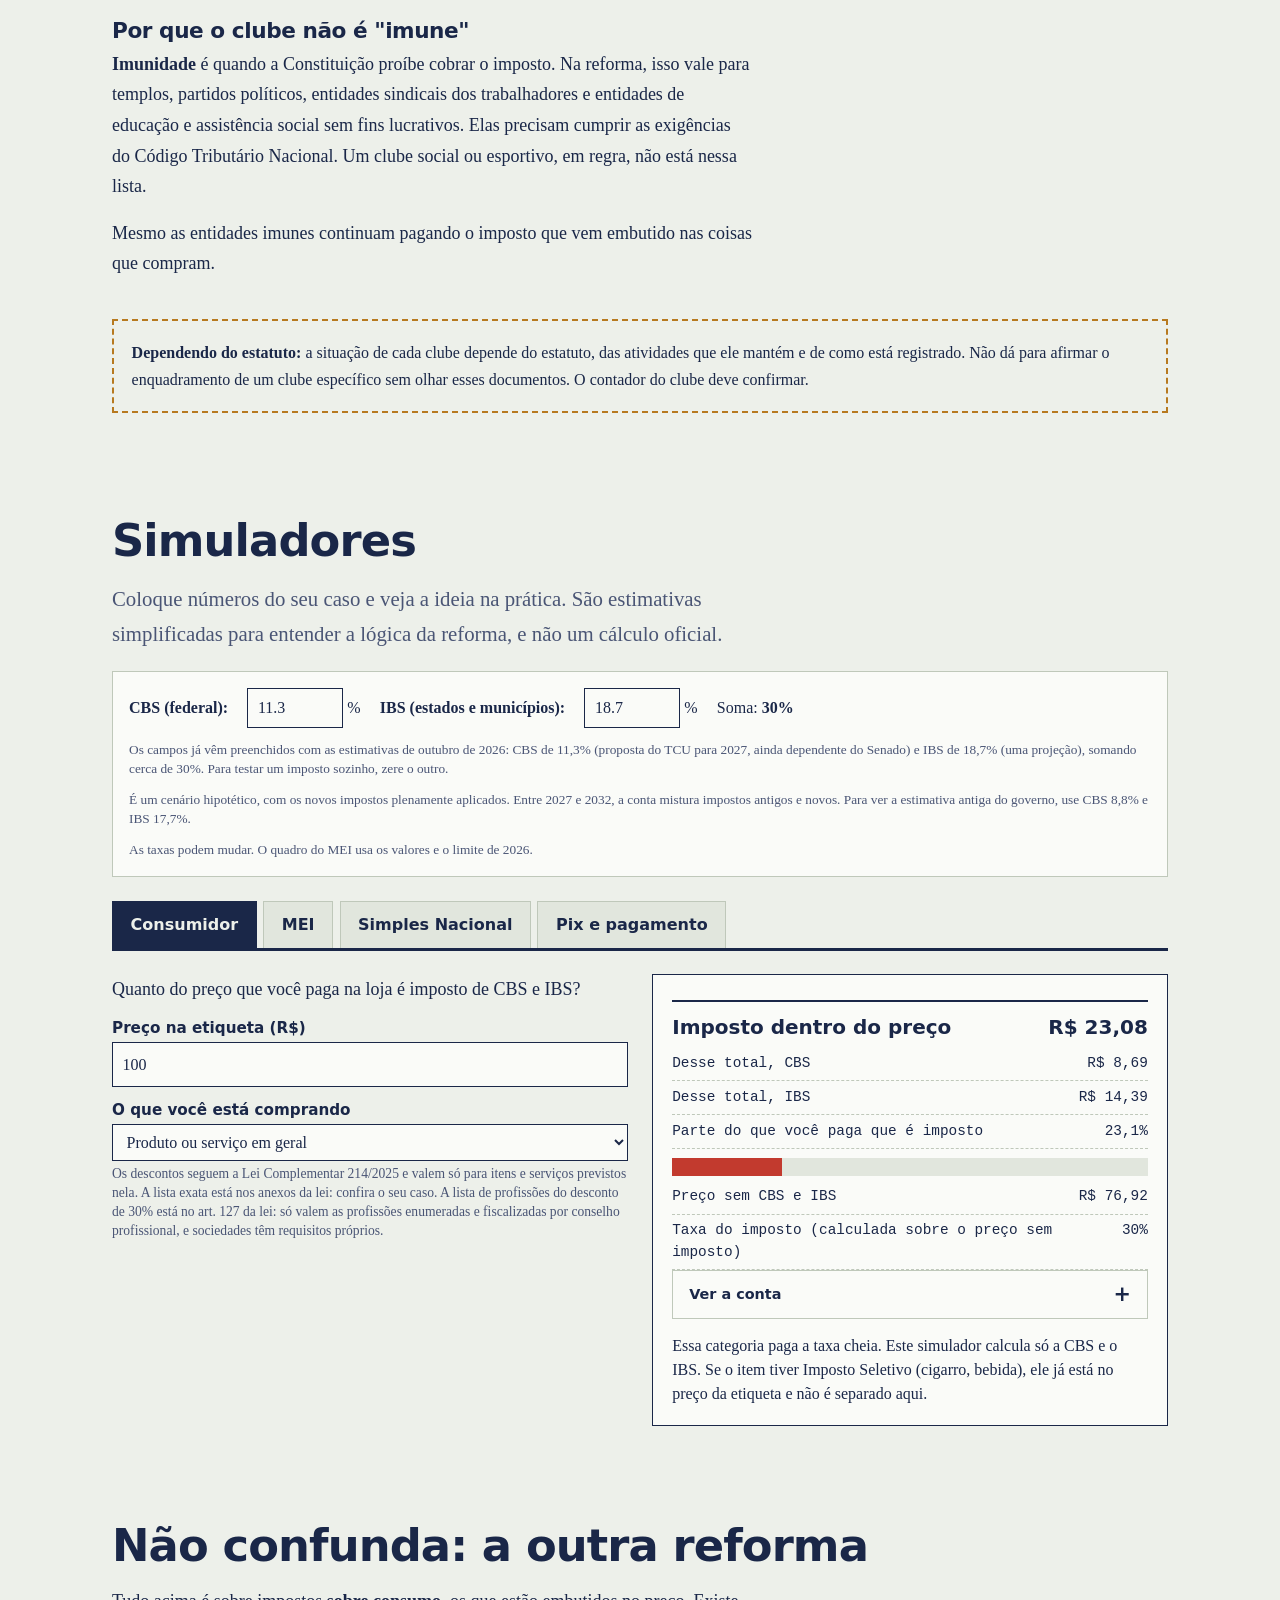
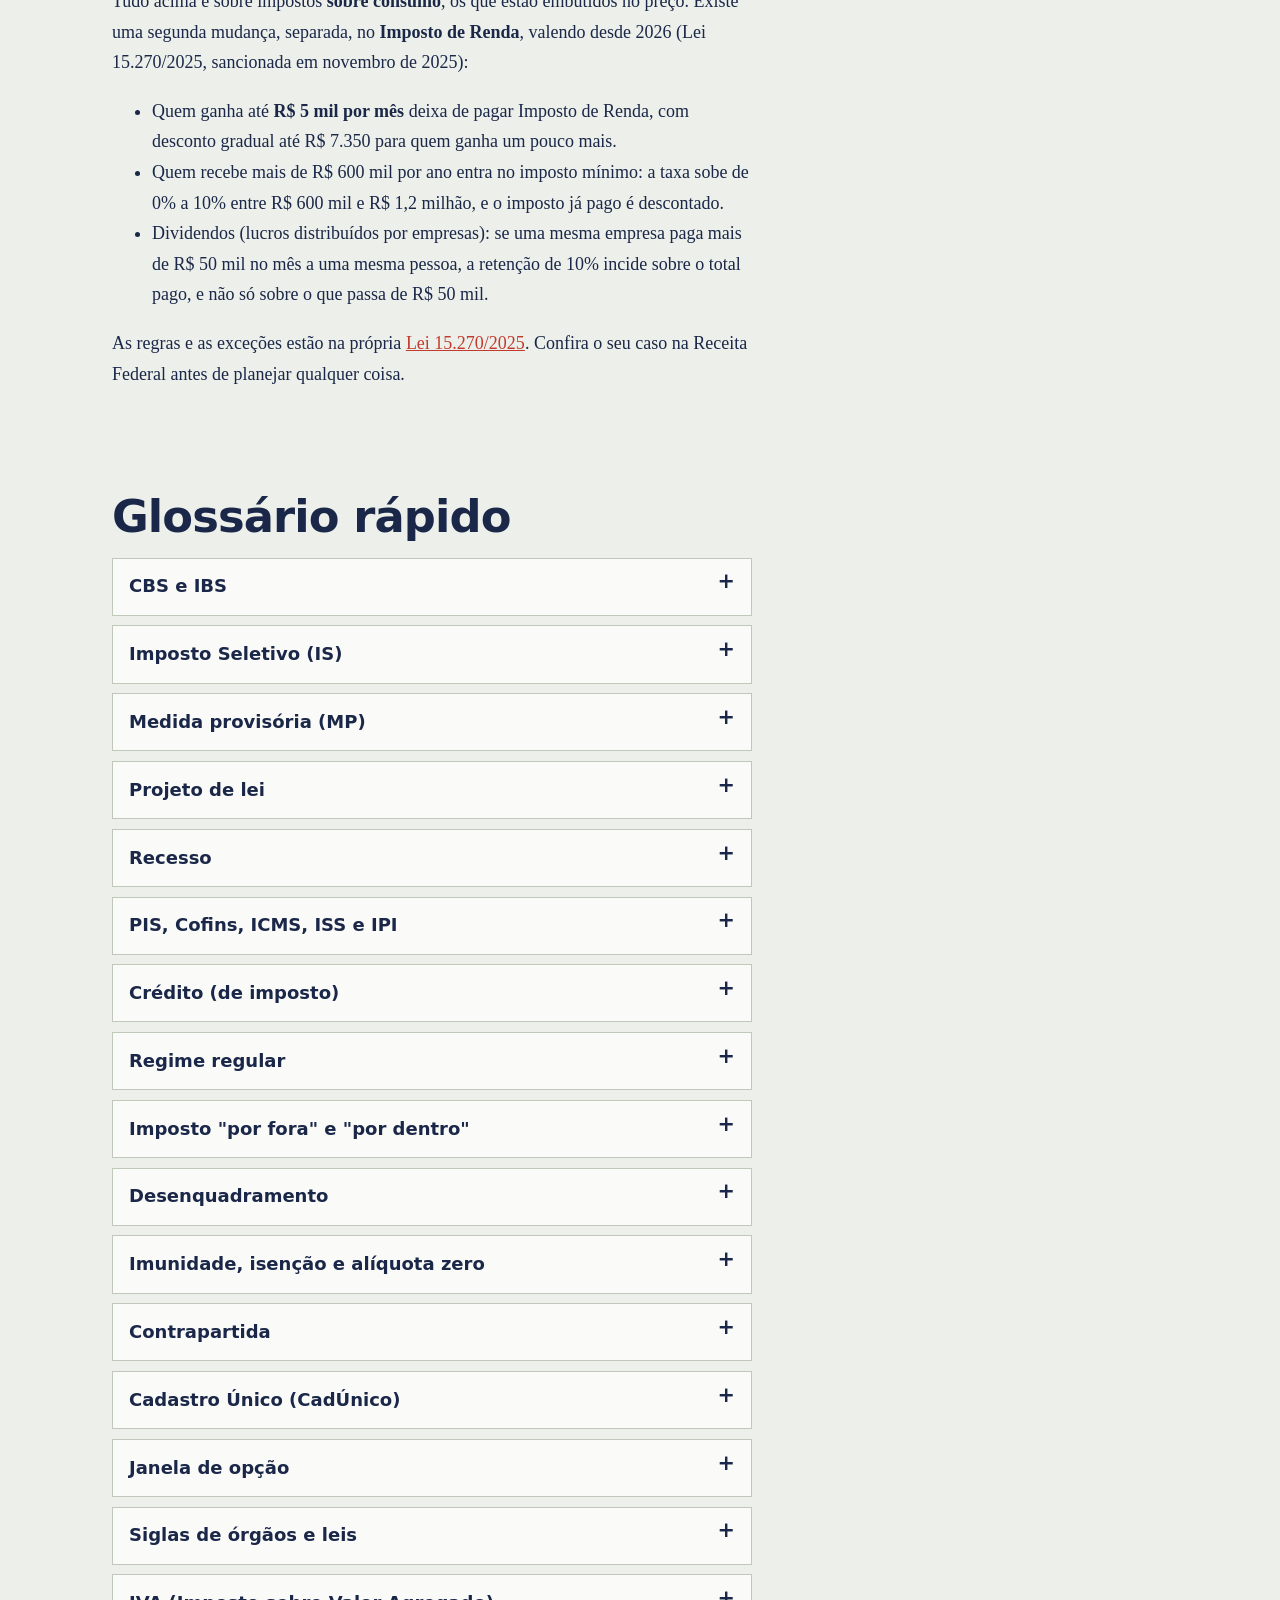
==== commit cd99113a: "Atualiza o Imposto Seletivo de 2027 com a MP 1.399/2026 Co-Authored-By: Claude Sonnet 5.5 <noreply@a" ====
--- a/index.html
+++ b/index.html
@@ -4,7 +4,7 @@
 <meta charset="utf-8">
 <meta name="viewport" content="width=device-width, initial-scale=1">
 <title>Reforma tributária explicada: MEI, Pix e o que muda | RESET</title>
-<meta name="description" content="Reforma tributária sem juridiquês: o que muda para MEI, clubes, preços e Pix, como é hoje e o calendário de 2026 a 2033, com simuladores.">
+<meta name="description" content="Reforma tributária sem juridiquês: o que muda para MEI, clubes, preços e Pix, o calendário de 2026 a 2033, o Imposto Seletivo de 2027 e simuladores.">
 <meta name="author" content="Luiz Coura">
 <meta name="robots" content="index, follow, max-snippet:-1, max-image-preview:large">
 <link rel="canonical" href="https://luizcoura.github.io/reset-tributario/">
@@ -38,7 +38,7 @@
   "inLanguage":"pt-BR",
   "image":"https://luizcoura.github.io/reset-tributario/og-image.png",
   "datePublished":"2026-10-30",
-  "dateModified":"2026-10-31",
+  "dateModified":"2026-11-06",
   "mainEntityOfPage":"https://luizcoura.github.io/reset-tributario/",
   "author":{"@type":"Person","name":"Luiz Coura","url":"https://github.com/luizcoura"},
   "license":"https://github.com/luizcoura/reset-tributario/blob/main/LICENSE",
@@ -102,7 +102,7 @@
     <div class="tres">
       <div>
         <h3>Cinco viram dois</h3>
-        <p>Os impostos <abbr title="Programa de Integração Social">PIS</abbr>, <abbr title="Contribuição para o Financiamento da Seguridade Social">Cofins</abbr>, <abbr title="Imposto sobre Circulação de Mercadorias e Serviços">ICMS</abbr> e <abbr title="Imposto Sobre Serviços">ISS</abbr> saem, e o IPI cai a zero. Entram a <strong><abbr title="Contribuição Social sobre Bens e Serviços">CBS</abbr></strong> (federal) e o <strong><abbr title="Imposto sobre Bens e Serviços">IBS</abbr></strong> (de estados e cidades). Existe também o Imposto Seletivo, um extra sobre o que faz mal à saúde ou ao meio ambiente. O IPI tem uma exceção: continua em alguns produtos que concorrem com os da Zona Franca de Manaus.</p>
+        <p>Os impostos <abbr title="Programa de Integração Social">PIS</abbr>, <abbr title="Contribuição para o Financiamento da Seguridade Social">Cofins</abbr>, <abbr title="Imposto sobre Circulação de Mercadorias e Serviços">ICMS</abbr> e <abbr title="Imposto Sobre Serviços">ISS</abbr> saem, e o IPI cai a zero. Entram a <strong><abbr title="Contribuição Social sobre Bens e Serviços">CBS</abbr></strong> (federal) e o <strong><abbr title="Imposto sobre Bens e Serviços">IBS</abbr></strong> (de estados e cidades). Existe também o Imposto Seletivo, um extra sobre o que faz mal à saúde ou ao meio ambiente (veja os valores de 2027 no <a href="#seletivo">calendário</a>). O IPI tem uma exceção: continua em alguns produtos que concorrem com os da Zona Franca de Manaus.</p>
       </div>
       <div>
         <h3>Vale onde você compra</h3>
@@ -205,11 +205,66 @@
     </div>
     <ol class="tempo">
       <li class="agora"><h3>2026 · Ano de teste <span class="etiqueta">estamos aqui</span></h3><p>2026 é só teste: você não paga nada a mais. As notas fiscais já mostram CBS (0,9%) e IBS (0,1%), mas quem emite a nota corretamente não precisa pagar esses valores. Para empresas comuns, os campos novos na nota já são obrigatórios; empresas do Simples têm outro calendário (veja as <a href="perguntas.html#agora">perguntas frequentes</a>).</p></li>
-      <li><h3>2027 · A CBS começa de verdade</h3><p>PIS e Cofins deixam de existir e a CBS assume o lugar deles. O IPI cai a zero (com a exceção citada no resumo) e o Imposto Seletivo passa a valer. O IBS ainda é só teste, com 0,1%.</p></li>
-      <li><h3>2028 · Mais um ano de teste do IBS</h3><p>Tudo continua como em 2027, enquanto estados e municípios terminam de montar o Comitê Gestor, o órgão que vai arrecadar e dividir o IBS.</p></li>
+      <li><h3>2027 · A CBS começa de verdade</h3><p>PIS e Cofins deixam de existir e a CBS assume o lugar deles. O IPI cai a zero (com a exceção citada no resumo) e o Imposto Seletivo deve passar a valer em 2 de fevereiro, se a medida provisória virar lei até 31 de dezembro de 2026 (<a href="#seletivo">valores abaixo</a>). O IBS ainda é só teste, com 0,1%.</p></li>
+      <li><h3>2028 · Mais um ano de teste do IBS</h3><p>Tudo continua como em 2027, enquanto estados e municípios terminam de montar o Comitê Gestor, o órgão que vai arrecadar e dividir o IBS. Os valores do Imposto Seletivo de 2028 ainda dependem de um projeto de lei.</p></li>
       <li><h3>2029 a 2032 · ICMS e ISS vão saindo</h3><p>A cada ano, o ICMS e o ISS diminuem e o IBS cresce:</p><table class="mini"><thead><tr><th>Ano</th><th>ICMS e ISS: quanto ainda vale</th><th>IBS: quanto já vale</th></tr></thead><tbody><tr><td>2029</td><td>90%</td><td>10%</td></tr><tr><td>2030</td><td>80%</td><td>20%</td></tr><tr><td>2031</td><td>70%</td><td>30%</td></tr><tr><td>2032</td><td>60%</td><td>40%</td></tr></tbody></table><p>Os percentuais mostram quanto de cada regime ainda vale ou já vale. Não são taxas cobradas na compra.</p></li>
       <li><h3>2033 · O sistema novo completo</h3><p>ICMS e ISS acabam, e a CBS e o IBS passam a valer inteiros. O Imposto Seletivo continua sobre itens como cigarro e bebidas. Os benefícios fiscais antigos dos estados também terminam.</p></li>
     </ol>
+    <div class="texto" id="seletivo">
+      <h3>Imposto Seletivo em 2027: os valores da medida provisória</h3>
+      <p>Cigarro, bebida, carro, aeronave, barco e aposta devem passar a pagar o Imposto Seletivo, um imposto extra, a partir de 2 de fevereiro de 2027. Datas e valores vêm de uma medida provisória (<abbr title="Medida provisória">MP</abbr>), que o Congresso ainda pode alterar.</p>
+      <p>Essa data só vale se o Congresso transformar a MP em lei até 31 de dezembro de 2026. Pela <a href="https://www.planalto.gov.br/ccivil_03/constituicao/constituicao.htm#art62">regra das medidas provisórias</a>, este imposto novo só começa em 2027 se isso acontecer.</p>
+      <p>Os percentuais previstos para 2027 são estes:</p>
+      <table class="mini mini-larga"><thead><tr><th>Produto</th><th>Imposto Seletivo</th></tr></thead><tbody>
+        <tr><td>Cigarro</td><td>R$ 3,50 por maço de 20 cigarros, mais cerca de 10% do preço de venda ao consumidor</td></tr>
+        <tr><td>Bebida açucarada</td><td>2,6%</td></tr>
+        <tr><td>Cerveja de malte</td><td>4,2%</td></tr>
+        <tr><td>Vinho comum e outras bebidas fermentadas (como sidra e saquê), salvo as exceções abaixo</td><td>8%</td></tr>
+        <tr><td>Vermute</td><td>12%</td></tr>
+        <tr><td>Vinhos de sobremesa (porto, Madeira e xerez); bebida fermentada com mais de 14% de álcool; bebida refrescante alcoólica (mistura pronta para beber) com menos de 8% de álcool</td><td>16%</td></tr>
+        <tr><td>Cachaça, rum e outras aguardentes feitas de cana, exceto as feitas de melaço</td><td>20%</td></tr>
+        <tr><td>Demais destilados, como uísque, vodca e gim, e as aguardentes feitas de melaço (inclusive o rum de melaço)</td><td>24%</td></tr>
+        <tr><td>Carro de passeio</td><td>Cerca de 7,6% sem os ajustes. Sobe ou desce conforme a potência do motor, o consumo de combustível e o quanto o carro pode ser reciclado</td></tr>
+        <tr><td>Aeronave</td><td>6,8%</td></tr>
+        <tr><td>Lancha</td><td>12%</td></tr>
+        <tr><td>Outro barco de recreio a motor</td><td>7,8%</td></tr>
+        <tr><td>Loterias e apostas, inclusive as "bets" (aposta com prêmio definido na hora) e as corridas de cavalos (turfe)</td><td>0,5%</td></tr>
+      </tbody></table>
+      <p><small>Vermute é vinho aromatizado com ervas. Vinho de sobremesa é vinho mais doce e forte, como porto e xerez. Destilado é bebida feita por destilação, como cachaça, uísque e vodca. Melaço é a calda escura que sobra da produção de açúcar.</small></p>
+      <p><small>As faixas de bebida seguem a classificação oficial de produtos do IPI (a <abbr title="Tabela de Incidência do Imposto sobre Produtos Industrializados">TIPI</abbr>): em caso de dúvida, vale o código do produto. Código da bebida fermentada com mais de 14% de álcool: 2206.00.90. Código da bebida refrescante: 2208.90.00.</small></p>
+      <p><small>Apostas: a MP cobra o imposto dos concursos de prognósticos do art. 244 da <a href="https://www.planalto.gov.br/ccivil_03/leis/lcp/lcp214.htm">Lei Complementar 214</a>. Eles incluem todas as loterias, as apostas de quota fixa (as "bets"), os sorteios com prêmio (sweepstakes), o turfe e as demais apostas. A base é a receita de quem explora a aposta, depois de prêmios e repasses obrigatórios (arts. 245 e 414).</small></p>
+      <p><small>Cigarro: 66,7% aplicados sobre 15% do preço de venda ao consumidor (o preço tabelado) dão cerca de 10% desse preço (art. 6º, I, "a", e Anexo IV).</small></p>
+      <p><small>Carro: sem ajustes, a MP parte de 6,3% e multiplica por 1,21, o que dá cerca de 7,6%. Os ajustes de motor, consumo e reciclagem mudam esse valor (art. 3º; Anexos I, II e V). Aeronave e barcos: a MP multiplica um percentual inicial por um número fixo; a tabela já mostra o resultado (Anexo V).</small></p>
+      <p>Não pagam o Imposto Seletivo: caminhões e, em regra, carros de pessoas com deficiência ou autismo e de taxistas. A extração de minério também não paga em 2027 (alíquota zero até o fim do ano).</p>
+      <p>Caminhão é o veículo de carga com peso bruto total (veículo mais carga) de 3.500 kg ou mais. A picape não é caminhão, seja qual for o peso. O benefício para pessoas com deficiência, pessoas com autismo e taxistas só vale se a Receita Federal reconhecer o direito.</p>
+      <p>Veículo, aeronave ou barco sustentável pode ter alíquota zero, se cumprir os requisitos do art. 4º da MP:</p>
+      <ul>
+        <li>veículo: registro como versão sustentável no Ministério do Desenvolvimento, Indústria, Comércio e Serviços e cumprimento dos critérios do Decreto 12.549;</li>
+        <li>aeronave: o motor principal deve ser elétrico ou não emitir CO₂ diretamente;</li>
+        <li>barco: o motor deve ser só elétrico ou não emitir CO₂ diretamente.</li>
+      </ul>
+      <p>Pequenos produtores de bebida alcoólica (cervejarias, vinícolas, produtores de licores e destilarias) ganham desconto de 10% a 40% no imposto. O desconto depende de quanto álcool puro a empresa forneceu (vendeu ou entregou) no ano anterior, somando as empresas do mesmo grupo. Álcool puro é o álcool contido nas bebidas, não o volume da bebida.</p>
+      <ul>
+        <li>até 50 mil litros de álcool puro: desconto de 40%;</li>
+        <li>mais de 50 mil até 125 mil litros: desconto de 20%;</li>
+        <li>mais de 125 mil e menos de 250 mil litros: desconto de 10%.</li>
+      </ul>
+      <p><small>Com exatamente 250 mil litros, o texto da MP se contradiz (art. 6º e Anexo VI); por isso esta lista não indica o desconto nesse ponto.</small></p>
+      <h4>Como o cálculo é feito</h4>
+      <p>A base do cálculo (o valor sobre o qual a porcentagem incide) muda conforme o caso:</p>
+      <ul>
+        <li>bebida, carro, aeronave e barco: o preço de venda do fabricante ou do importador, sem ICMS, CBS e IBS;</li>
+        <li>cigarro: o preço de venda ao consumidor, fixado em tabela oficial;</li>
+        <li>aposta: o que a loteria ou a casa de apostas recebe, depois de pagar os prêmios e os repasses obrigatórios por lei;</li>
+        <li>bebida, carro, aeronave e barco importados: o valor da mercadoria na entrada no país (valor aduaneiro) mais o Imposto de Importação.</li>
+      </ul>
+      <p>Bebida, carro, aeronave e barco importados: além do cálculo da tabela, a MP multiplica a porcentagem por mais um número fixo (1,17 para carro, aeronave e barco; 1,45 para bebida), o que aumenta o valor. O cigarro importado tem regra própria.</p>
+      <h4>O que ainda pode mudar</h4>
+      <p>O que o governo espera arrecadar com o Imposto Seletivo deve reduzir a CBS de 2027 (art. 16 da MP). A proposta do TCU de 11,3% para a CBS ainda não é definitiva.</p>
+      <p>Os valores de 2028 ainda não existem: dependem de um projeto de lei, que o governo deve enviar ao Congresso até 31 de maio de 2027.</p>
+      <p>Se o Congresso não aprovar a MP em 120 dias, ela perde a validade. São 60 dias, prorrogados por mais 60. O recesso (as férias do Congresso) não conta nesse prazo (<a href="https://www.planalto.gov.br/ccivil_03/constituicao/constituicao.htm#art62">regra das medidas provisórias</a>). Se o Congresso aprovar a MP com mudanças, o texto novo vai ao presidente, que precisa sancionar (aprovar) ou vetar (recusar). Até essa decisão, a MP segue valendo.</p>
+      <p><small>Base: <a href="https://www.planalto.gov.br/ccivil_03/_ato2023-2026/2026/Mpv/mpv1399.htm">Medida Provisória 1.399/2026</a> (arts. 3º a 8º, 15, 16 e 19 e Anexos I a VI; publicada em 04/11/2026), <a href="https://www.planalto.gov.br/ccivil_03/constituicao/constituicao.htm#art62">Constituição, art. 62</a> e <a href="https://www.planalto.gov.br/ccivil_03/leis/lcp/lcp214.htm">Lei Complementar 214</a> (arts. 244, 245, 414 e 434). Importação: art. 8º da MP, §§ 1º, 2º e 4º, IV. Veículo sustentável: art. 4º da MP e Decreto 12.549/2025.</small></p>
+    </div>
   </div>
 </section>
 
@@ -485,7 +540,10 @@
     <h2>Glossário rápido</h2>
     <div class="texto">
       <details><summary>CBS e IBS</summary><p>CBS é a Contribuição Social sobre Bens e Serviços, um imposto federal novo que substitui PIS e Cofins. IBS é o Imposto sobre Bens e Serviços, um imposto novo de estados e cidades que substitui ICMS e ISS.</p></details>
-      <details><summary>Imposto Seletivo (IS)</summary><p>Um imposto extra sobre o que faz mal à saúde ou ao meio ambiente, como cigarro e bebida alcoólica.</p></details>
+      <details><summary>Imposto Seletivo (IS)</summary><p>Um imposto extra sobre o que faz mal à saúde ou ao meio ambiente, como cigarro e bebida alcoólica. Os valores previstos para 2027 estão no <a href="#seletivo">calendário</a>.</p></details>
+      <details><summary>Medida provisória (MP)</summary><p>Norma do presidente com o mesmo peso de uma lei. Vale desde a publicação, mas o Congresso precisa aprová-la em até 120 dias, sem contar o recesso, ou ela perde a validade.</p></details>
+      <details><summary>Projeto de lei</summary><p>Proposta de lei enviada ao Congresso. Vira lei se deputados e senadores aprovarem e o presidente sancionar (aprovar). Se o presidente vetar (recusar), o Congresso ainda pode derrubar o veto.</p></details>
+      <details><summary>Recesso</summary><p>As férias do Congresso. O prazo da medida provisória fica parado nestes dois períodos:</p><ul><li>de 18 a 31 de julho;</li><li>de 23 de dezembro a 1º de fevereiro.</li></ul></details>
       <details><summary>PIS, Cofins, ICMS, ISS e IPI</summary><p>Os cinco impostos atuais sobre consumo. PIS e Cofins são federais e incidem sobre o faturamento das empresas. IPI é federal e incide sobre produtos fabricados. ICMS é estadual e incide sobre mercadorias. ISS é municipal e incide sobre serviços.</p></details>
       <details><summary>Crédito (de imposto)</summary><p>É o desconto que a empresa recebe, no imposto que paga ao vender, pelo imposto que já veio embutido no que ela comprou. Quando a compra dá direito a crédito, quanto mais imposto o fornecedor paga, maior o desconto de quem compra dele.</p></details>
       <details><summary>Regime regular</summary><p>O jeito das empresas comuns pagarem CBS e IBS, descontando o imposto das compras. A empresa do Simples Nacional pode escolher pagar CBS e IBS assim e manter o resto na guia do Simples. Também aparece como "Simples híbrido".</p></details>
@@ -517,11 +575,14 @@
   <div class="wrap">
     <p>RESET tributário · © 2026 Luiz Coura · <a href="https://github.com/luizcoura/reset-tributario/blob/main/LICENSE">Licença MIT</a> · <a href="https://github.com/luizcoura/reset-tributario">Código no GitHub</a></p>
     <p><a href="perguntas.html">Perguntas frequentes sobre a reforma</a></p>
-    <p>Versão 1.9.9 · atualizada em 31 de outubro de 2026 · <a href="https://github.com/luizcoura/reset-tributario/blob/main/CHANGELOG.md">histórico de mudanças</a></p>
-    <p>Conteúdo conferido em 31 de outubro de 2026 com a LC 214/2025 e fontes jurídicas. Leis e regulamentos podem mudar.</p>
-    <p>Fontes consultadas. As datas são as que constam em cada página, conferidas em 31 de outubro de 2026. Em cada grupo, a ordem é pela data de publicação visível na página, da mais recente para a mais antiga; páginas sem data visível ficam no fim.</p>
+    <p>Versão 1.10.0 · atualizada em 6 de novembro de 2026 · <a href="https://github.com/luizcoura/reset-tributario/blob/main/CHANGELOG.md">histórico de mudanças</a></p>
+    <p>Conteúdo conferido em 6 de novembro de 2026 com a LC 214/2025, a MP 1.399/2026 e fontes jurídicas. Leis e regulamentos podem mudar.</p>
+    <p>Fontes consultadas. As datas são as que constam em cada página, conferidas em 31 de outubro de 2026, exceto as de novembro, conferidas em 6 de novembro. Em cada grupo, a ordem é pela data de publicação visível na página, da mais recente para a mais antiga; páginas sem data visível ficam no fim.</p>
     <h3>Fontes oficiais</h3>
     <ul>
+      <li><a href="https://www12.senado.leg.br/radio/1/noticia/2026/11/06/mp-fixa-aliquotas-do-imposto-seletivo-para-cigarros-bebidas-e-veiculos">Agência Senado: MP fixa alíquotas do Imposto Seletivo</a> <span class="data">(06/11/2026)</span></li>
+      <li><a href="https://www.camara.leg.br/noticias/1316363-medida-provisoria-regulamenta-o-imposto-seletivo-para-2027">Agência Câmara: medida provisória regulamenta o Imposto Seletivo para 2027</a> <span class="data">(05/11/2026)</span></li>
+      <li><a href="https://www.planalto.gov.br/ccivil_03/_ato2023-2026/2026/Mpv/mpv1399.htm">Planalto: Medida Provisória 1.399/2026 (Imposto Seletivo em 2027)</a> <span class="data">(publicada em 04/11/2026)</span></li>
       <li><a href="https://sites.tcu.gov.br/reforma-tributaria/visao-cbs-2027.html">TCU: alíquota de referência da CBS em 2027</a> <span class="data">(deliberação de 28/10/2026)</span></li>
       <li><a href="https://www12.senado.leg.br/noticias/audios/2026/10/reforma-tributaria-aliquota-da-cbs-sera-definida-pelo-senado">Agência Senado: alíquota da CBS será definida pelo Senado</a> <span class="data">(27/10/2026)</span></li>
       <li><a href="https://www.gov.br/memp/pt-br/assuntos/noticias/lula-sanciona-lei-que-amplia-beneficios-para-meis-e-envia-ao-congresso-pec-sobre-tarifa-zero-no-transporte-coletivo">Ministério do Empreendedorismo: lei sancionada que amplia benefícios do MEI</a> <span class="data">(publicada em 21/10/2026)</span></li>
@@ -538,6 +599,7 @@
       <li><a href="https://www.gov.br/empresas-e-negocios/pt-br/empreendedor/servicos-para-mei/nota-fiscal">Portal do Empreendedor: nota fiscal do MEI</a> <span class="data">(sem data de publicação na página)</span></li>
       <li><a href="https://www.gov.br/empresas-e-negocios/pt-br/empreendedor/servicos-para-mei/quero-crescer-desenquadramento">Portal do Empreendedor: desenquadramento do MEI</a> <span class="data">(sem data de publicação na página)</span></li>
       <li><a href="https://www.gov.br/receitafederal/pt-br/acesso-a-informacao/acoes-e-programas/reforma-tributaria-do-consumo/reforma-de-fato">Receita Federal: Reforma de Fato</a> <span class="data">(sem data de publicação na página)</span></li>
+      <li><a href="https://www.planalto.gov.br/ccivil_03/constituicao/constituicao.htm">Planalto: Constituição Federal (art. 62, medidas provisórias; art. 57, recesso)</a> <span class="data">(texto compilado, sem data de publicação visível)</span></li>
     </ul>
     <h3>Imprensa, escritórios e entidades</h3>
     <ul>
@@ -573,7 +635,7 @@
     2026:{v:[100,100,100,100,10,1],
       d:'Tudo igual a hoje. CBS e IBS aparecem na nota como teste (0,9% e 0,1%), mas quem emite a nota certa não paga nada a mais.'},
     2027:{v:[0,0,100,100,100,1],
-      d:'PIS e Cofins acabam e a CBS assume o lugar deles. O IPI cai a zero (veja a exceção no resumo) e o Imposto Seletivo passa a valer. O IBS ainda é teste, com 0,1%.'},
+      d:'PIS e Cofins acabam e a CBS assume o lugar deles. O IPI cai a zero (veja a exceção no resumo) e o Imposto Seletivo deve passar a valer em 2 de fevereiro, se a medida provisória virar lei até 31 de dezembro de 2026. O IBS ainda é teste, com 0,1%.'},
     2028:{v:[0,0,100,100,100,1],
       d:'Mesmo cenário de 2027. O IBS segue em teste enquanto o Comitê Gestor termina de ser montado.'},
     2029:{v:[0,0,90,90,100,10],
--- a/style.css
+++ b/style.css
@@ -0,0 +1,207 @@
+:root{
+  --papel:#EDF0EA;
+  --papel-2:#E1E6DD;
+  --tinta:#1A2748;
+  --tinta-suave:#4A5575;
+  --carimbo:#C23A2E;
+  --verde:#2B7A57;
+  --ambar:#B7791F;
+  --linha:#BFC8BA;
+  --branco:#FAFBF8;
+  --titulo:"Bricolage Grotesque",system-ui,sans-serif;
+  --corpo:"Source Serif 4",Georgia,serif;
+  --nota:"IBM Plex Mono",ui-monospace,monospace;
+}
+@media (prefers-color-scheme:dark){
+  :root:not([data-theme="light"]){
+    --papel:#141A2B;--papel-2:#1C2339;--tinta:#E8ECF5;--tinta-suave:#A3AEC8;
+    --carimbo:#F0665A;--verde:#58C492;--ambar:#E5A94A;--linha:#313A57;--branco:#1F2740;
+  }
+}
+*{box-sizing:border-box}
+html{scroll-behavior:smooth}
+body{margin:0;background:var(--papel);color:var(--tinta);font-family:var(--corpo);font-size:1.125rem;line-height:1.7}
+a{color:var(--carimbo)}
+:focus-visible{outline:3px solid var(--carimbo);outline-offset:3px}
+.wrap{max-width:68rem;margin:0 auto;padding:0 1rem}
+.texto{max-width:40rem}
+h1,h2,h3{font-family:var(--titulo);line-height:1.08;margin:0;letter-spacing:-.02em}
+h1{font-size:clamp(2.4rem,7vw,4.6rem);font-weight:800}
+h2{font-size:clamp(1.8rem,4.5vw,2.8rem);font-weight:800;margin-bottom:1rem}
+h3{font-size:1.35rem;font-weight:700;margin-bottom:.4rem}
+h4{font-family:var(--titulo);font-size:1.1rem;font-weight:700;line-height:1.2;margin:1.4rem 0 .4rem}
+p{margin:0 0 1rem}
+section{padding:4.5rem 0 1rem}
+.lead{font-size:1.3rem;color:var(--tinta-suave)}
+
+/* topo */
+header.topo{padding:3rem 0 2rem}
+header.topo p.lead{max-width:36rem;margin-top:1.2rem}
+.nav{display:flex;flex-wrap:wrap;gap:.5rem;margin-top:1.6rem;font-family:var(--titulo);font-weight:500;font-size:.95rem}
+.nav a{color:var(--tinta);text-decoration:none;border:1.5px solid var(--tinta);padding:.3rem .8rem;border-radius:99px}
+.nav a:hover{background:var(--tinta);color:var(--papel)}
+
+/* nota fiscal interativa */
+.nota{background:var(--branco);border:1.5px solid var(--tinta);padding:1.4rem 1.2rem 1.6rem;font-family:var(--nota);font-size:.9rem;line-height:1.5;position:relative;
+  clip-path:polygon(0 0,100% 0,100% calc(100% - 10px),97.5% 100%,95% calc(100% - 10px),92.5% 100%,90% calc(100% - 10px),87.5% 100%,85% calc(100% - 10px),82.5% 100%,80% calc(100% - 10px),77.5% 100%,75% calc(100% - 10px),72.5% 100%,70% calc(100% - 10px),67.5% 100%,65% calc(100% - 10px),62.5% 100%,60% calc(100% - 10px),57.5% 100%,55% calc(100% - 10px),52.5% 100%,50% calc(100% - 10px),47.5% 100%,45% calc(100% - 10px),42.5% 100%,40% calc(100% - 10px),37.5% 100%,35% calc(100% - 10px),32.5% 100%,30% calc(100% - 10px),27.5% 100%,25% calc(100% - 10px),22.5% 100%,20% calc(100% - 10px),17.5% 100%,15% calc(100% - 10px),12.5% 100%,10% calc(100% - 10px),7.5% 100%,5% calc(100% - 10px),2.5% 100%,0 calc(100% - 10px))}
+.nota h2{font-family:var(--nota);font-size:1rem;font-weight:500;letter-spacing:0;margin:0 0 .2rem}
+.nota .ano{font-family:var(--titulo);font-weight:800;font-size:3.6rem;line-height:1;letter-spacing:-.03em;margin:.2rem 0 .6rem}
+.linhas{list-style:none;margin:1rem 0;padding:0;border-top:1.5px dashed var(--tinta-suave)}
+.linhas li{display:grid;grid-template-columns:5.5rem 1fr 3.4rem;gap:.6rem;align-items:center;padding:.35rem 0;border-bottom:1px dashed var(--linha)}
+.barra{height:.7rem;background:var(--papel-2);position:relative;overflow:hidden}
+.barra i{position:absolute;inset:0 auto 0 0;width:0;transition:width .5s ease,background .3s}
+.novo i{background:var(--verde)}
+.velho i{background:var(--carimbo)}
+.linhas .pct{text-align:right;color:var(--tinta-suave)}
+.explica{min-height:7.5rem;font-family:var(--corpo);font-size:1.05rem;line-height:1.55;margin:.4rem 0 1rem}
+.slider{width:100%;accent-color:var(--carimbo);height:2rem}
+.marcas{display:flex;justify-content:space-between;color:var(--tinta-suave);font-size:.75rem}
+.legenda{display:flex;gap:1rem;flex-wrap:wrap;font-size:.8rem;margin-top:.8rem}
+.legenda b{display:inline-block;width:.8rem;height:.8rem;margin-right:.35rem;vertical-align:-1px}
+
+.hero-grid{display:grid;gap:2.5rem;align-items:start}
+@media(min-width:56rem){.hero-grid{grid-template-columns:1fr 26rem}}
+
+/* resumo */
+.tres{display:grid;gap:1rem;margin-top:1.5rem}
+@media(min-width:48rem){.tres{grid-template-columns:repeat(3,1fr)}}
+.tres div{border-top:4px solid var(--tinta);padding-top:.8rem}
+.tres p{font-size:1rem;line-height:1.55;color:var(--tinta-suave);margin:0}
+.tres h3{font-size:1.2rem}
+
+/* hoje x depois */
+.comparar{display:grid;gap:1.5rem;margin:1.5rem 0}
+@media(min-width:48rem){.comparar{grid-template-columns:1fr 1fr}}
+.col{background:var(--branco);border:1.5px solid var(--linha);padding:1.3rem}
+.col.hoje{border-top:6px solid var(--carimbo)}
+.col.depois{border-top:6px solid var(--verde)}
+.col ul{margin:0;padding-left:1.2rem}
+.col li{margin-bottom:.5rem}
+.sigla{font-family:var(--nota);font-size:.9em;background:var(--papel-2);padding:.05em .35em}
+
+/* exemplo cascata */
+.exemplo{background:var(--tinta);color:var(--papel);padding:1.5rem;margin:1.5rem 0}
+.exemplo h3{color:var(--papel)}
+.exemplo p{color:inherit;opacity:.92}
+.exemplo strong{color:inherit}
+
+/* linha do tempo */
+.tempo{list-style:none;padding:0;margin:1.5rem 0;border-left:3px solid var(--tinta);margin-left:.5rem}
+.tempo li{position:relative;padding:0 0 1.6rem 1.6rem}
+.tempo li::before{content:"";position:absolute;left:-.62rem;top:.45rem;width:1rem;height:1rem;background:var(--papel);border:3px solid var(--tinta);border-radius:50%}
+.tempo li.agora::before{background:var(--carimbo);border-color:var(--carimbo)}
+.tempo h3{font-size:1.2rem}
+.tempo p{font-size:1rem;margin:0;color:var(--tinta-suave)}
+.etiqueta{display:inline-block;font-family:var(--titulo);font-weight:700;font-size:.8rem;background:var(--carimbo);color:var(--papel);padding:.1rem .55rem;margin-left:.4rem;vertical-align:2px;transform:rotate(-2deg)}
+
+/* MEI */
+table{width:100%;border-collapse:collapse;background:var(--branco);font-size:1rem;line-height:1.45;margin:1.2rem 0}
+th,td{padding:.75rem .8rem;border:1px solid var(--linha);text-align:left;vertical-align:top}
+th{font-family:var(--titulo);font-weight:700;background:var(--papel-2)}
+.tabela-rolagem{overflow-x:auto}
+.tabela-rolagem table{min-width:36rem}
+@media (max-width:40rem){
+  .tabela-rolagem table{min-width:0}
+  .tabela-rolagem thead{position:absolute;left:-9999px}
+  .tabela-rolagem table,.tabela-rolagem tbody,.tabela-rolagem tr,.tabela-rolagem th,.tabela-rolagem td{display:block;width:100%}
+  .tabela-rolagem tr{margin-bottom:1rem;border:1px solid var(--linha)}
+  .tabela-rolagem tbody th{border:none;border-bottom:1px solid var(--linha)}
+  .tabela-rolagem td{border:none;border-bottom:1px solid var(--linha)}
+  .tabela-rolagem td:last-child{border-bottom:none}
+  .tabela-rolagem td::before{display:block;font-family:var(--titulo);font-weight:700;font-size:.85rem;color:var(--tinta-suave);margin-bottom:.15rem}
+  .tabela-rolagem td:nth-of-type(1)::before{content:"Hoje"}
+  .tabela-rolagem td:nth-of-type(2)::before{content:"Com a reforma"}
+}
+.caso{border:1.5px solid var(--tinta);background:var(--branco);padding:1.3rem;margin:1.5rem 0}
+.caso h3{margin-bottom:.8rem}
+.caso .cena{display:grid;gap:1rem}
+@media(min-width:48rem){.caso .cena{grid-template-columns:1fr 1fr}}
+.caso .cena div{padding:.2rem 0}
+.caso small{font-family:var(--titulo);font-weight:700;color:var(--tinta-suave);display:block;margin-bottom:.2rem}
+
+/* Pix */
+.veredito{display:grid;gap:1rem;margin:1.5rem 0}
+@media(min-width:48rem){.veredito{grid-template-columns:1fr 1fr}}
+.carimbo{display:inline-block;font-family:var(--titulo);font-weight:800;font-size:1.7rem;color:var(--verde);border:4px solid var(--verde);padding:.1rem .8rem;transform:rotate(-3deg);margin:.3rem 0 1rem}
+.carimbo.aviso{color:var(--ambar);border-color:var(--ambar)}
+.mito{background:var(--branco);padding:1.2rem;border-left:6px solid var(--linha)}
+.mito.fato{border-left-color:var(--verde)}
+.mito.cuidado{border-left-color:var(--ambar)}
+.mito h3{font-size:1.15rem}
+.mito p{margin:0;font-size:1rem}
+
+details{background:var(--branco);border:1.5px solid var(--linha);margin-bottom:.6rem}
+summary{cursor:pointer;padding:.8rem 1rem;font-family:var(--titulo);font-weight:700;list-style:none}
+summary::-webkit-details-marker{display:none}
+summary::after{content:"+";float:right;font-size:1.3rem;line-height:1}
+details[open] summary::after{content:"–"}
+details p{padding:0 1rem;font-size:1rem;margin:0 0 .9rem}
+
+.aviso-final{border:2px dashed var(--ambar);padding:1.1rem;margin:2.5rem 0 1rem;font-size:1rem}
+footer{padding:2rem 0 4rem;font-size:.95rem;color:var(--tinta-suave)}
+footer ul{padding-left:1.2rem}
+/* simuladores */
+.global{display:flex;flex-wrap:wrap;gap:.8rem 1.2rem;align-items:center;background:var(--branco);border:1.5px solid var(--linha);padding:1rem;margin:1.2rem 0;font-size:1rem;line-height:1.4}
+.global small{flex-basis:100%;color:var(--tinta-suave)}
+.abas{display:flex;flex-wrap:wrap;gap:.4rem;border-bottom:3px solid var(--tinta);margin-top:1.5rem}
+.abas button{font:inherit;font-family:var(--titulo);font-weight:700;font-size:1rem;background:var(--papel-2);color:var(--tinta);border:1.5px solid var(--linha);border-bottom:none;padding:.6rem 1.1rem;cursor:pointer}
+.abas button[aria-selected="true"]{background:var(--tinta);color:var(--papel);border-color:var(--tinta)}
+.painel{padding:1.4rem 0 .5rem}
+.painel[hidden]{display:none}
+.sim{display:grid;gap:1.5rem}
+.sim>*{min-width:0}
+@media(min-width:52rem){.sim{grid-template-columns:1fr 1fr;align-items:start}}
+.campos{display:grid;gap:.9rem}
+.campo label{display:block;font-family:var(--titulo);font-weight:700;font-size:.95rem;margin-bottom:.2rem;line-height:1.3}
+.campo small{display:block;color:var(--tinta-suave);font-size:.85rem;line-height:1.4;margin-top:.2rem}
+small.aviso{display:block;color:var(--carimbo);font-size:.85rem;line-height:1.4;margin-top:.2rem}
+small.aviso:empty{display:none}
+input[type=number],select{font:inherit;font-size:1rem;width:100%;padding:.5rem .6rem;background:var(--branco);color:var(--tinta);border:1.5px solid var(--tinta);border-radius:0}
+.global input[type=number]{width:6rem}
+.resultado{background:var(--branco);border:1.5px solid var(--tinta);padding:1.2rem;font-family:var(--nota);font-size:.9rem;line-height:1.5}
+.resultado .linha{display:flex;justify-content:space-between;gap:1rem;padding:.35rem 0;border-bottom:1px dashed var(--linha)}
+.resultado .linha span:last-child{text-align:right;overflow-wrap:break-word}
+.resultado .total{font-family:var(--titulo);font-weight:800;font-size:1.25rem;border-bottom:none;border-top:2px solid var(--tinta);margin-top:.4rem;padding-top:.6rem}
+.resultado .bom{color:var(--verde)}
+.resultado .ruim{color:var(--carimbo)}
+.resultado .msg{font-family:var(--corpo);font-size:1rem;line-height:1.5;margin:.9rem 0 0}
+.fatia{display:flex;height:1.1rem;margin:.6rem 0 .3rem;background:var(--papel-2)}
+.fatia i{display:block;height:100%;transition:width .4s}
+@media (prefers-reduced-motion:reduce){.fatia i{transition:none}}
+@media (prefers-reduced-motion:reduce){html{scroll-behavior:auto}.barra i{transition:none}}
+
+/* página de perguntas */
+.voltar{display:inline-block;margin-bottom:1.2rem;font-family:var(--titulo);font-weight:700;font-size:.95rem}
+.indice{display:grid;gap:1.5rem;margin:2rem 0 1rem}
+@media(min-width:48rem){.indice{grid-template-columns:1fr 1fr}}
+.indice h2{font-size:1.15rem;margin-bottom:.4rem}
+.indice ul{margin:0;padding-left:1.1rem;font-size:1rem;line-height:1.45}
+.indice li{margin-bottom:.35rem}
+.grupo{padding-top:3rem}
+.pergunta{padding:1.4rem 0;border-top:1.5px solid var(--linha);max-width:40rem}
+.pergunta h3{font-size:1.3rem;margin-bottom:.5rem;scroll-margin-top:1rem}
+.pergunta p:last-child{margin-bottom:0}
+.curta{font-weight:600}
+.mais{font-family:var(--titulo);font-weight:700;font-size:.95rem}
+
+/* utilitários (substituem estilos inline) */
+.assinatura{margin-top:.8rem;font-family:var(--titulo);font-weight:700}
+.sr{position:absolute;left:-9999px}
+.cor-velho{background:var(--carimbo)}
+.cor-novo{background:var(--verde)}
+.sem-margem{margin:0}
+.sem-margem-baixo{margin-bottom:0}
+.mt-1{margin-top:1rem}
+.mt-12{margin-top:1.2rem}
+.mt-15{margin-top:1.5rem}
+.mt-2{margin-top:2rem}
+footer h3{font-size:1.05rem;margin:1.2rem 0 .3rem}
+.resultado ul.lista-msg{font-family:var(--corpo);font-size:1rem;line-height:1.5;margin:.3rem 0 .6rem;padding-left:1.2rem}
+.nota .aviso-grafico{display:block;font-family:var(--corpo);font-size:.85rem;line-height:1.4;margin-top:.7rem;color:var(--tinta-suave)}
+.tabela-rolagem td ul{margin:.4rem 0;padding-left:1.1rem}
+.global small{display:block}
+.base-legal{display:block;margin-top:.5rem;font-size:.85rem;line-height:1.4;color:var(--tinta-suave)}
+ul.lista-campos{margin:0;padding-left:1.2rem;font-size:1rem;line-height:1.5}
+table.mini{max-width:26rem;font-size:.95rem;margin:.6rem 0}
+table.mini-larga{max-width:40rem}
+.nota-linha{display:block;font-family:var(--corpo);font-size:.85rem;line-height:1.4;color:var(--tinta-suave);margin:-.1rem 0 .4rem}
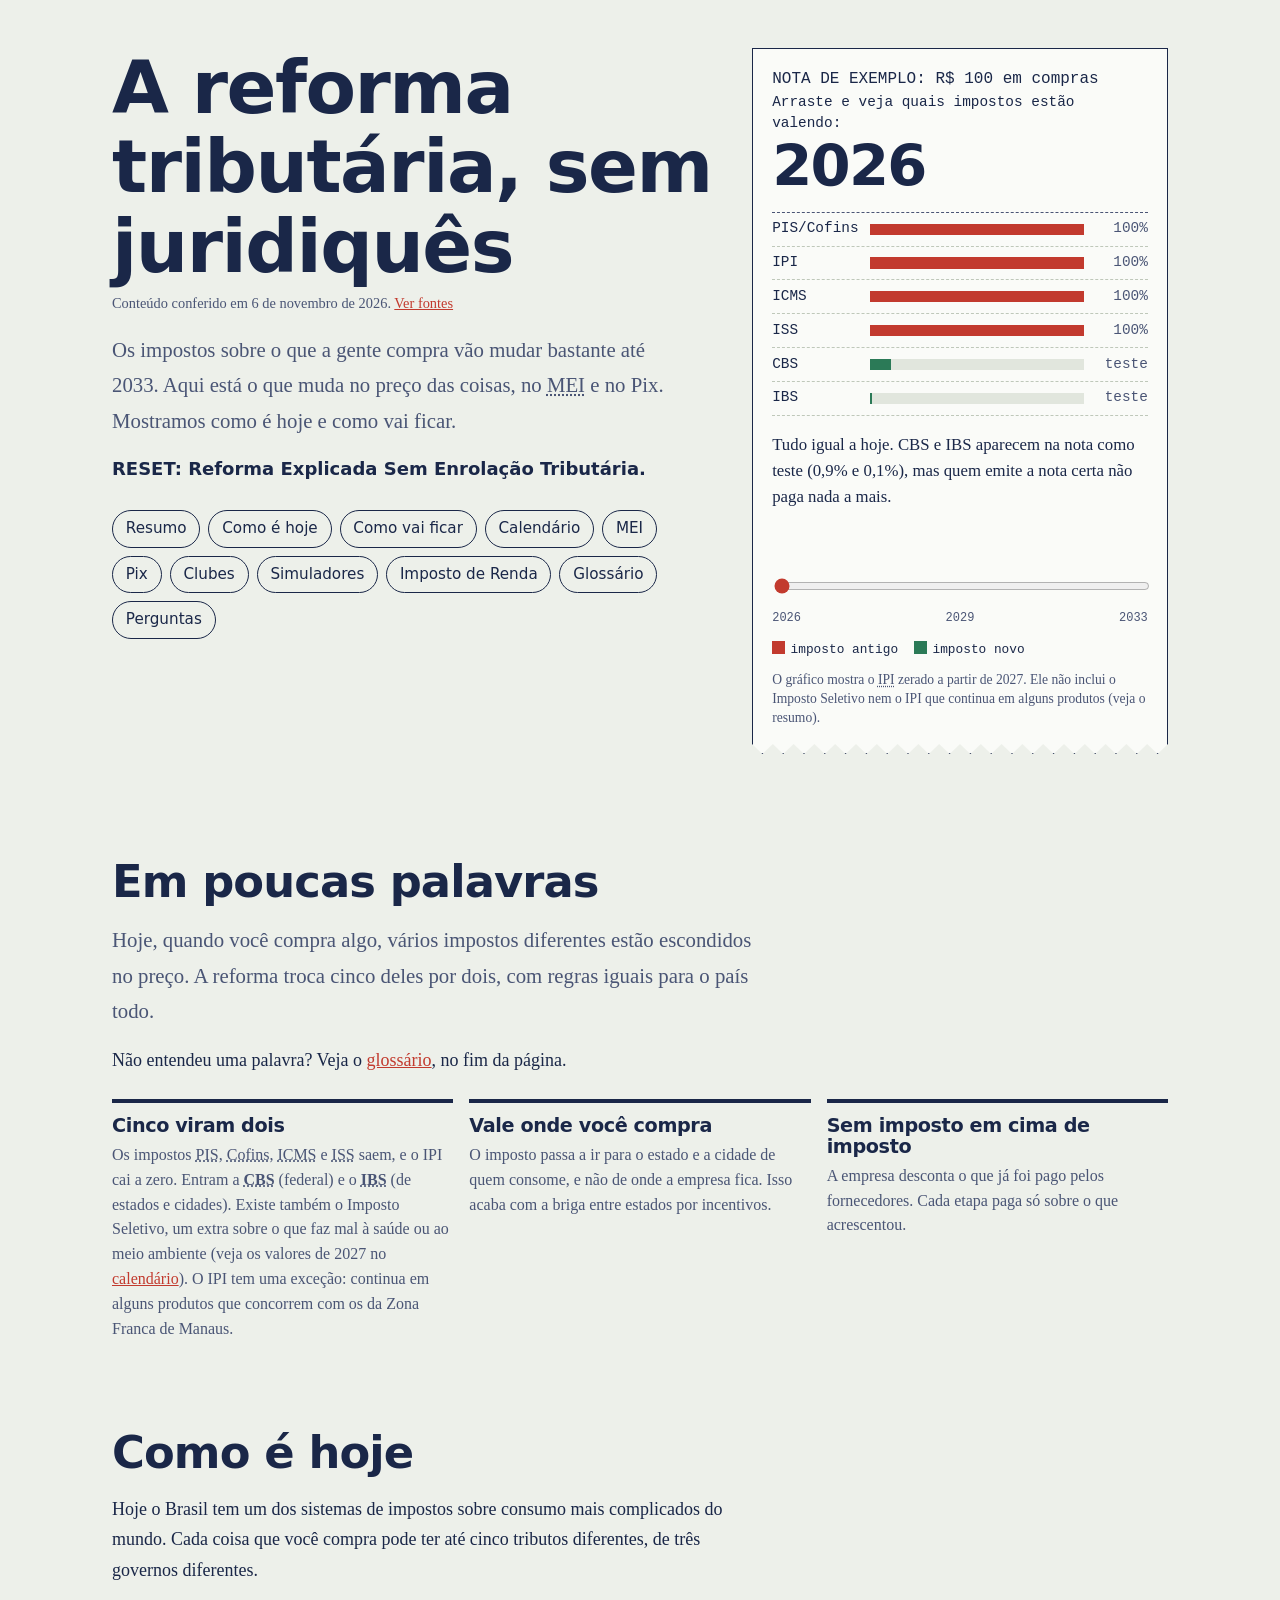
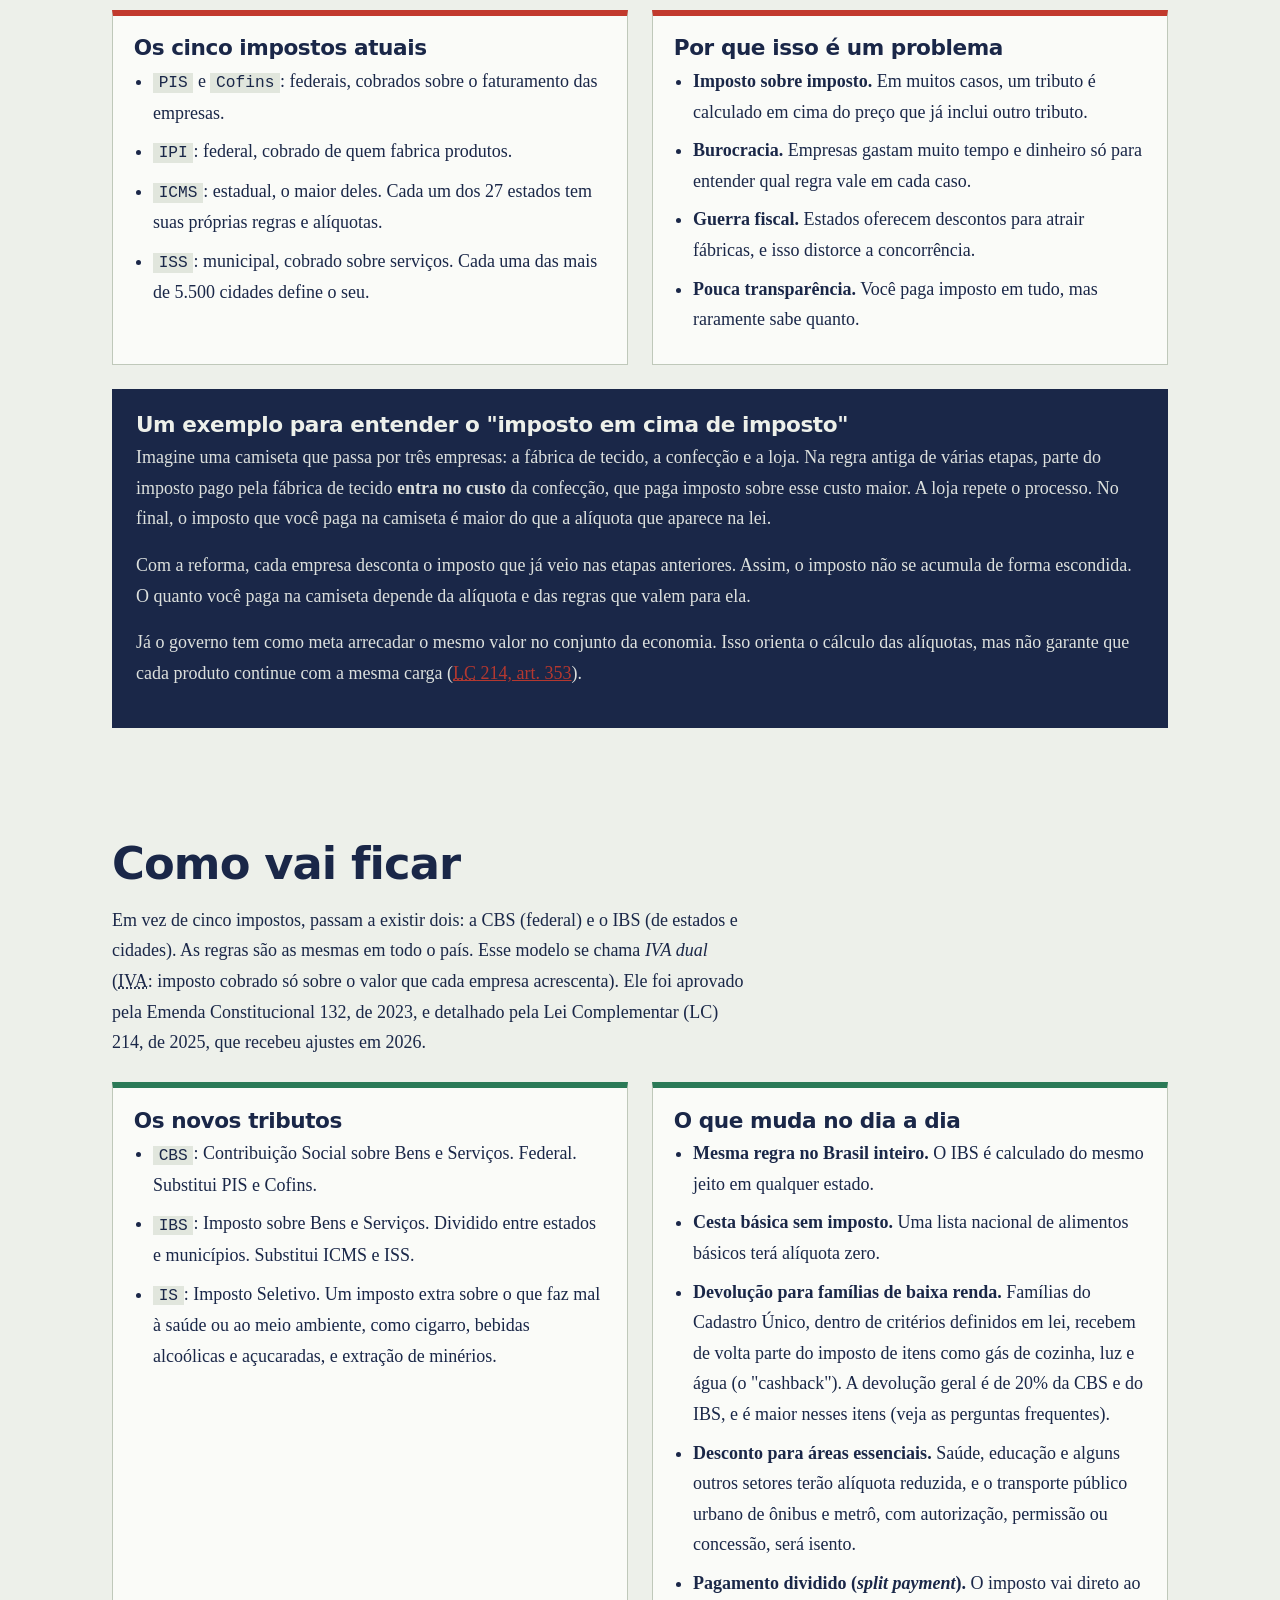
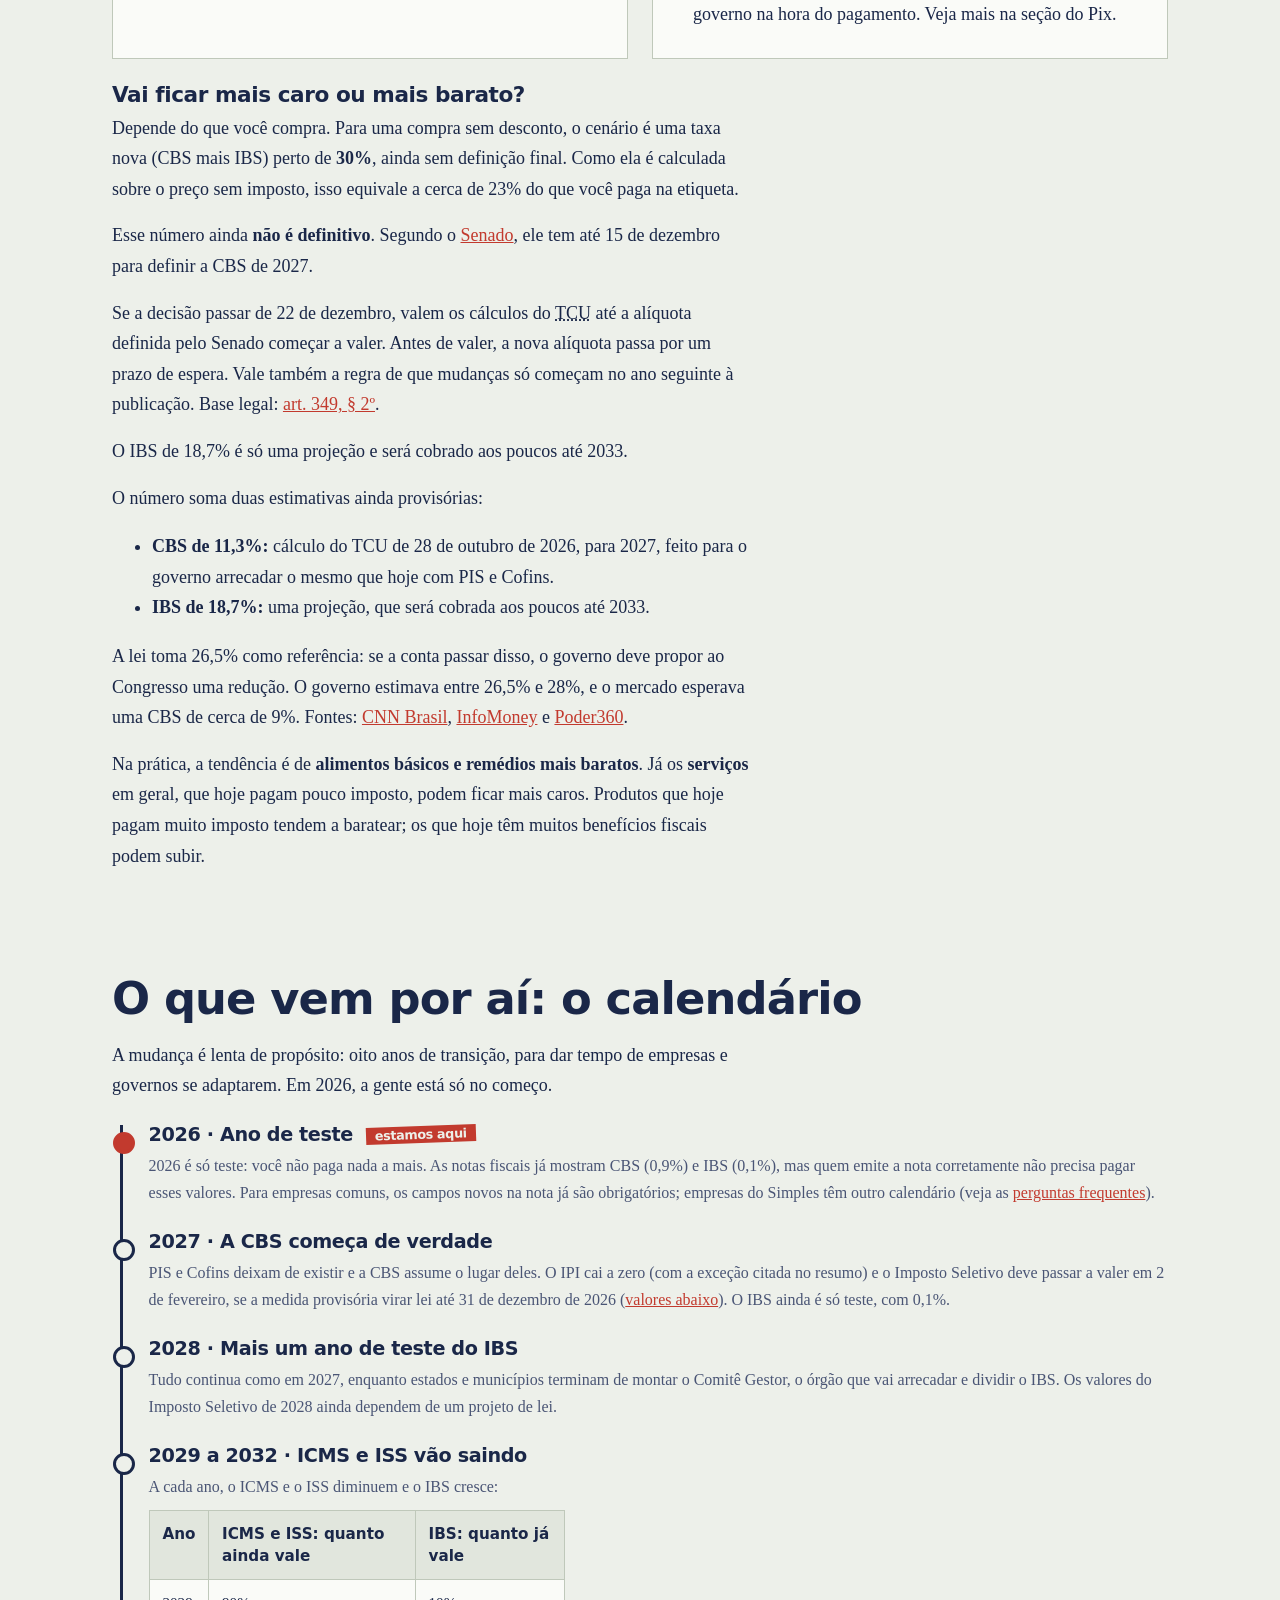
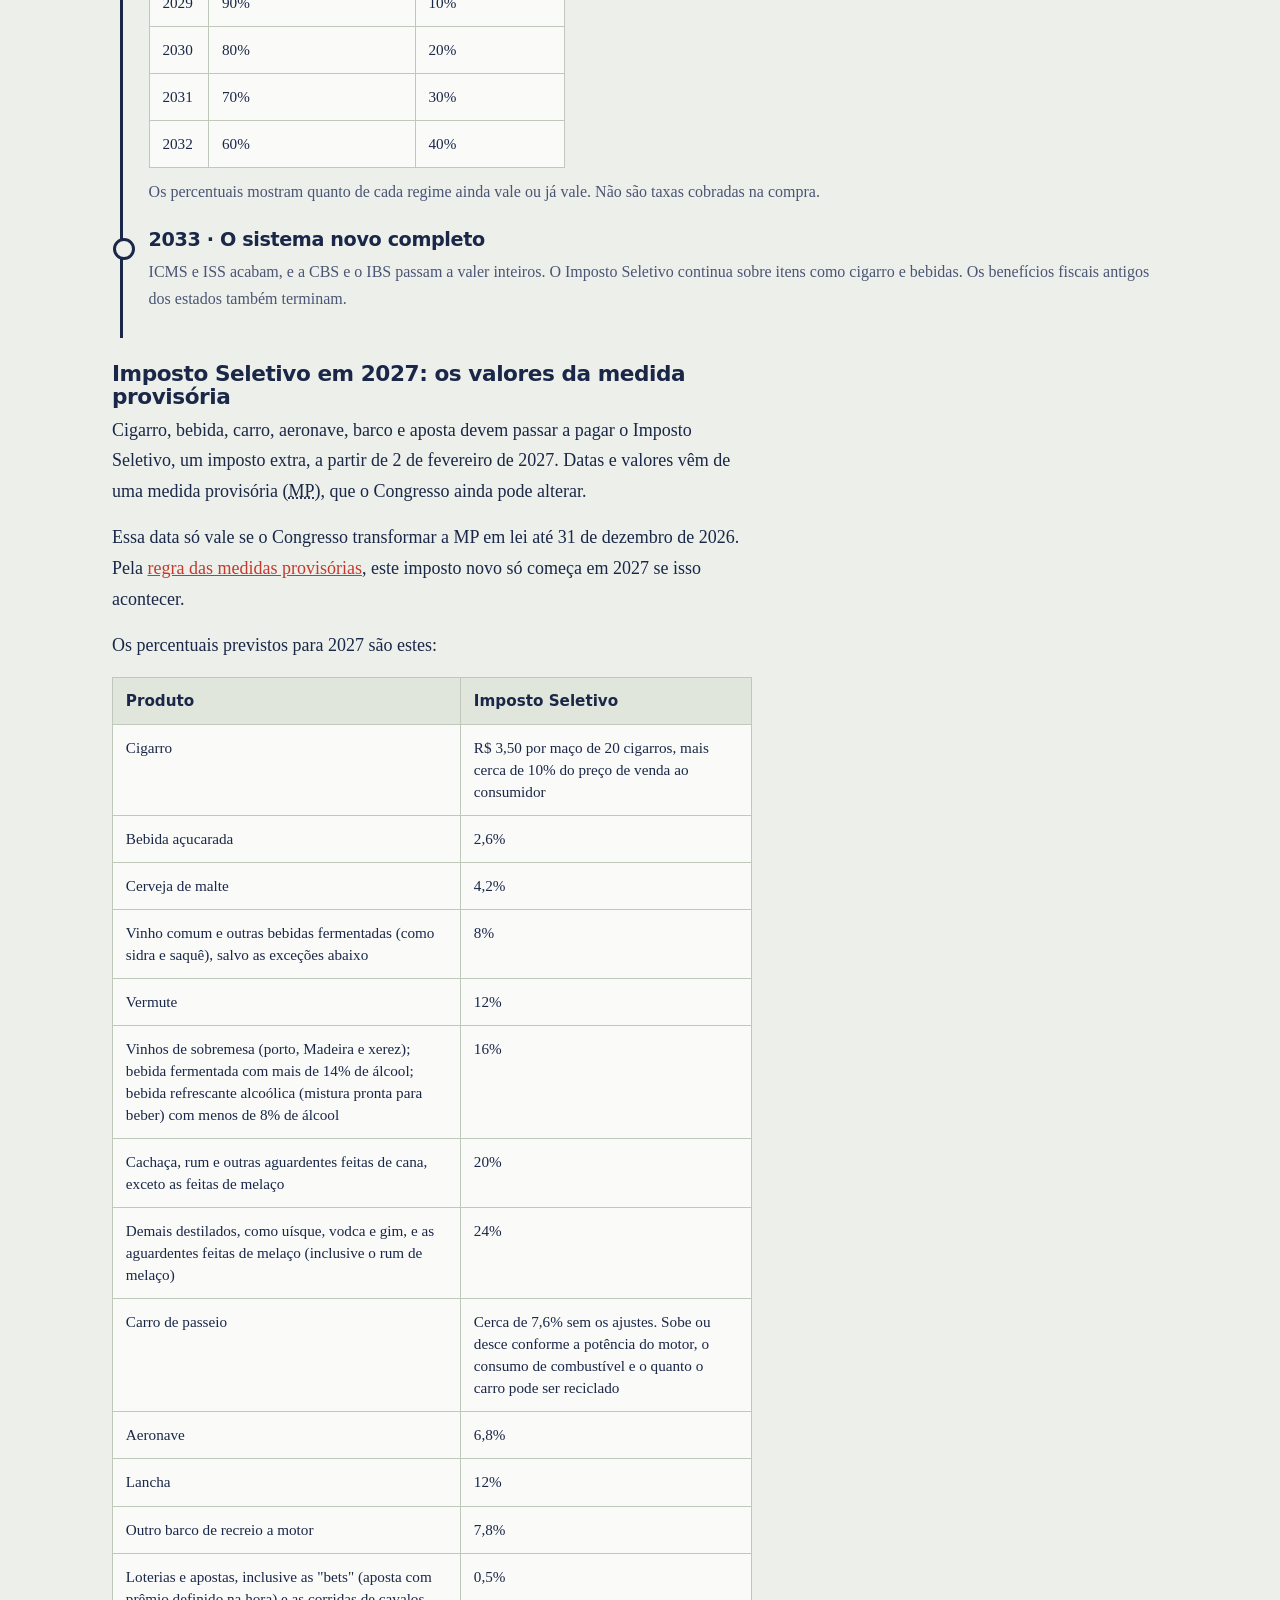
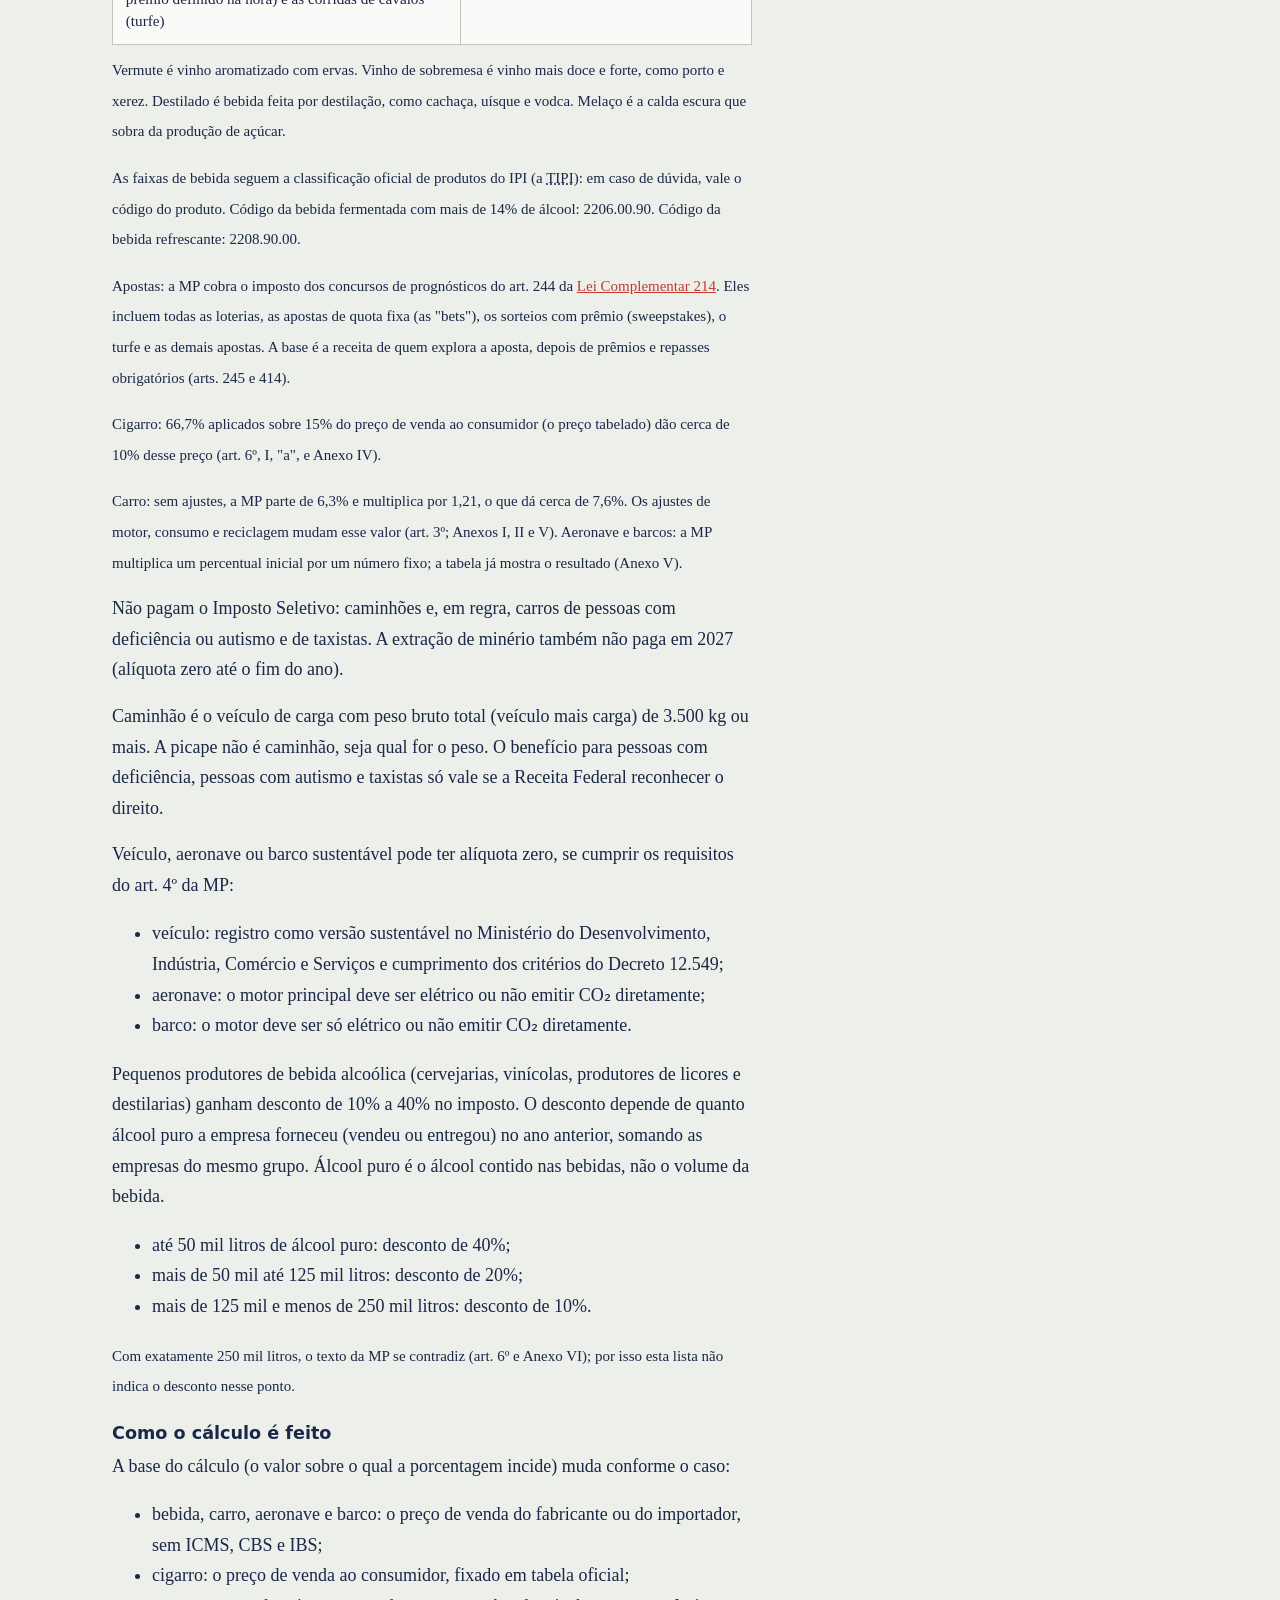
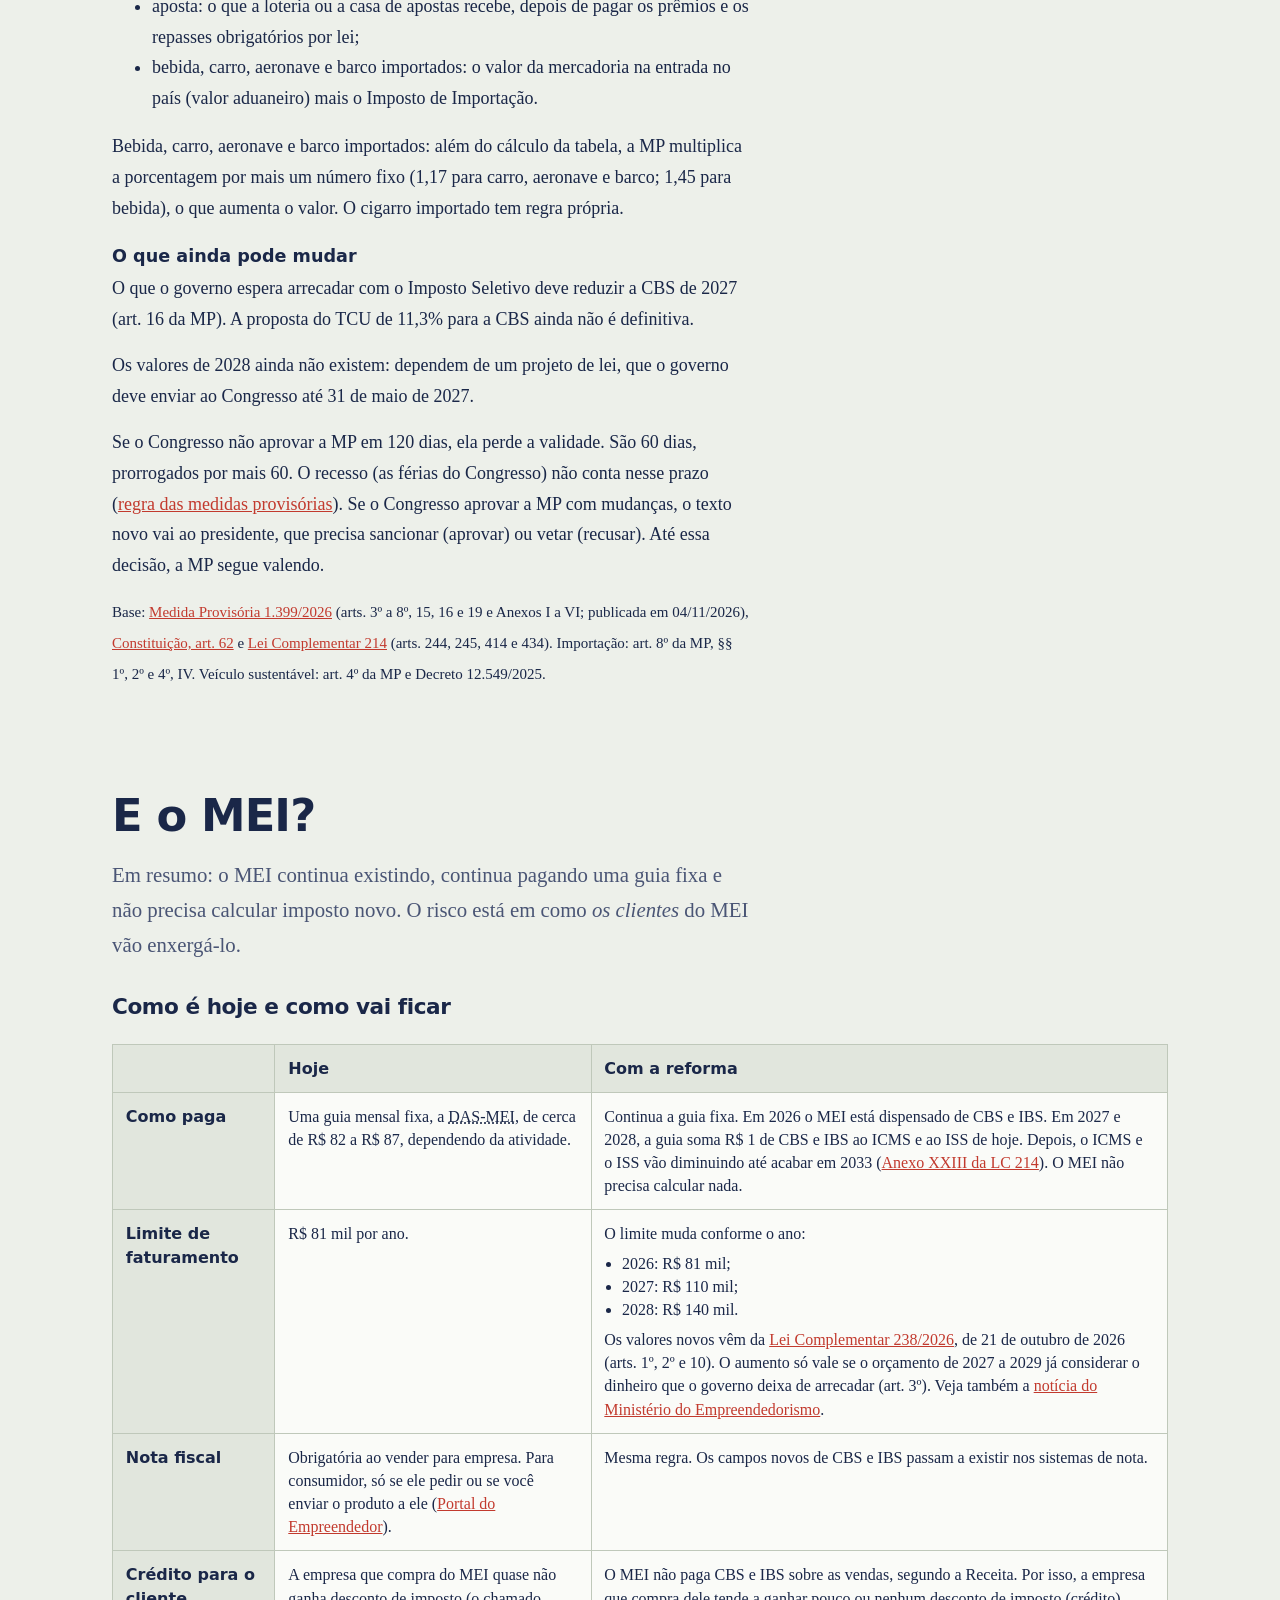
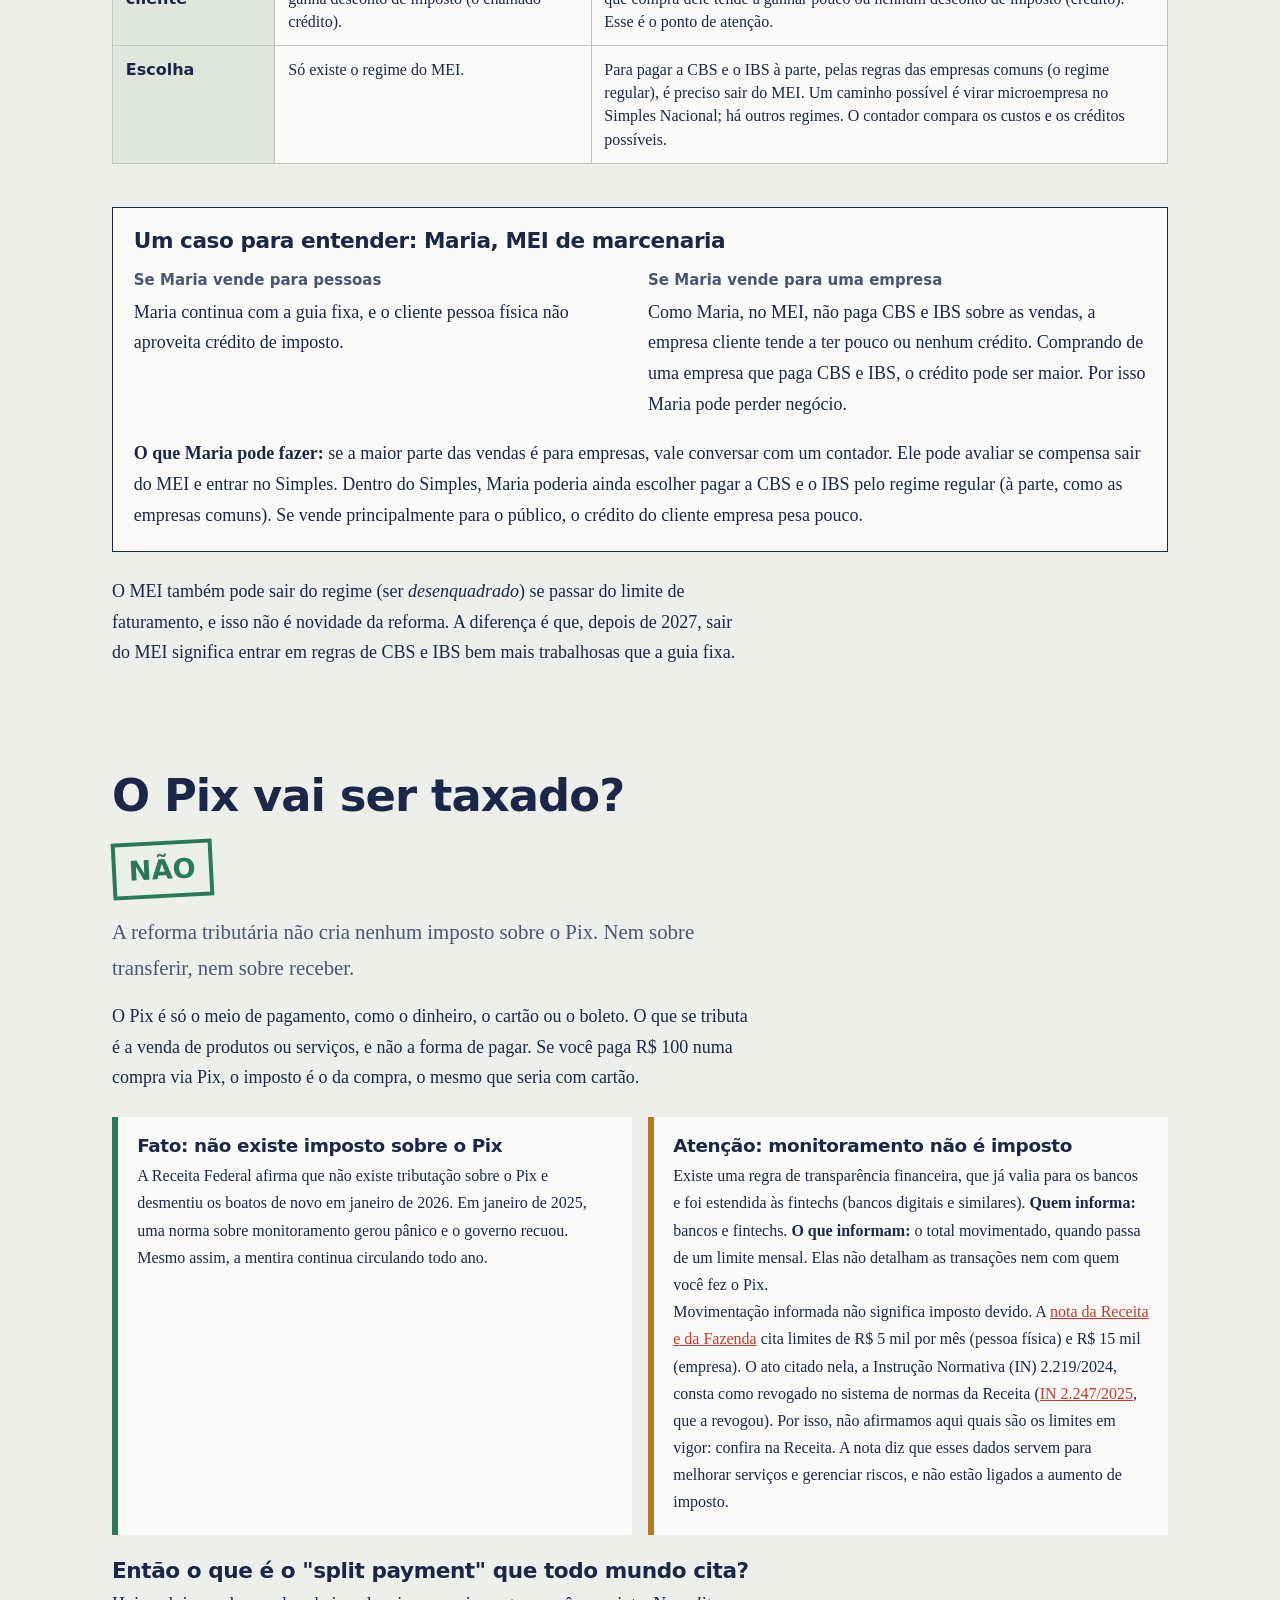
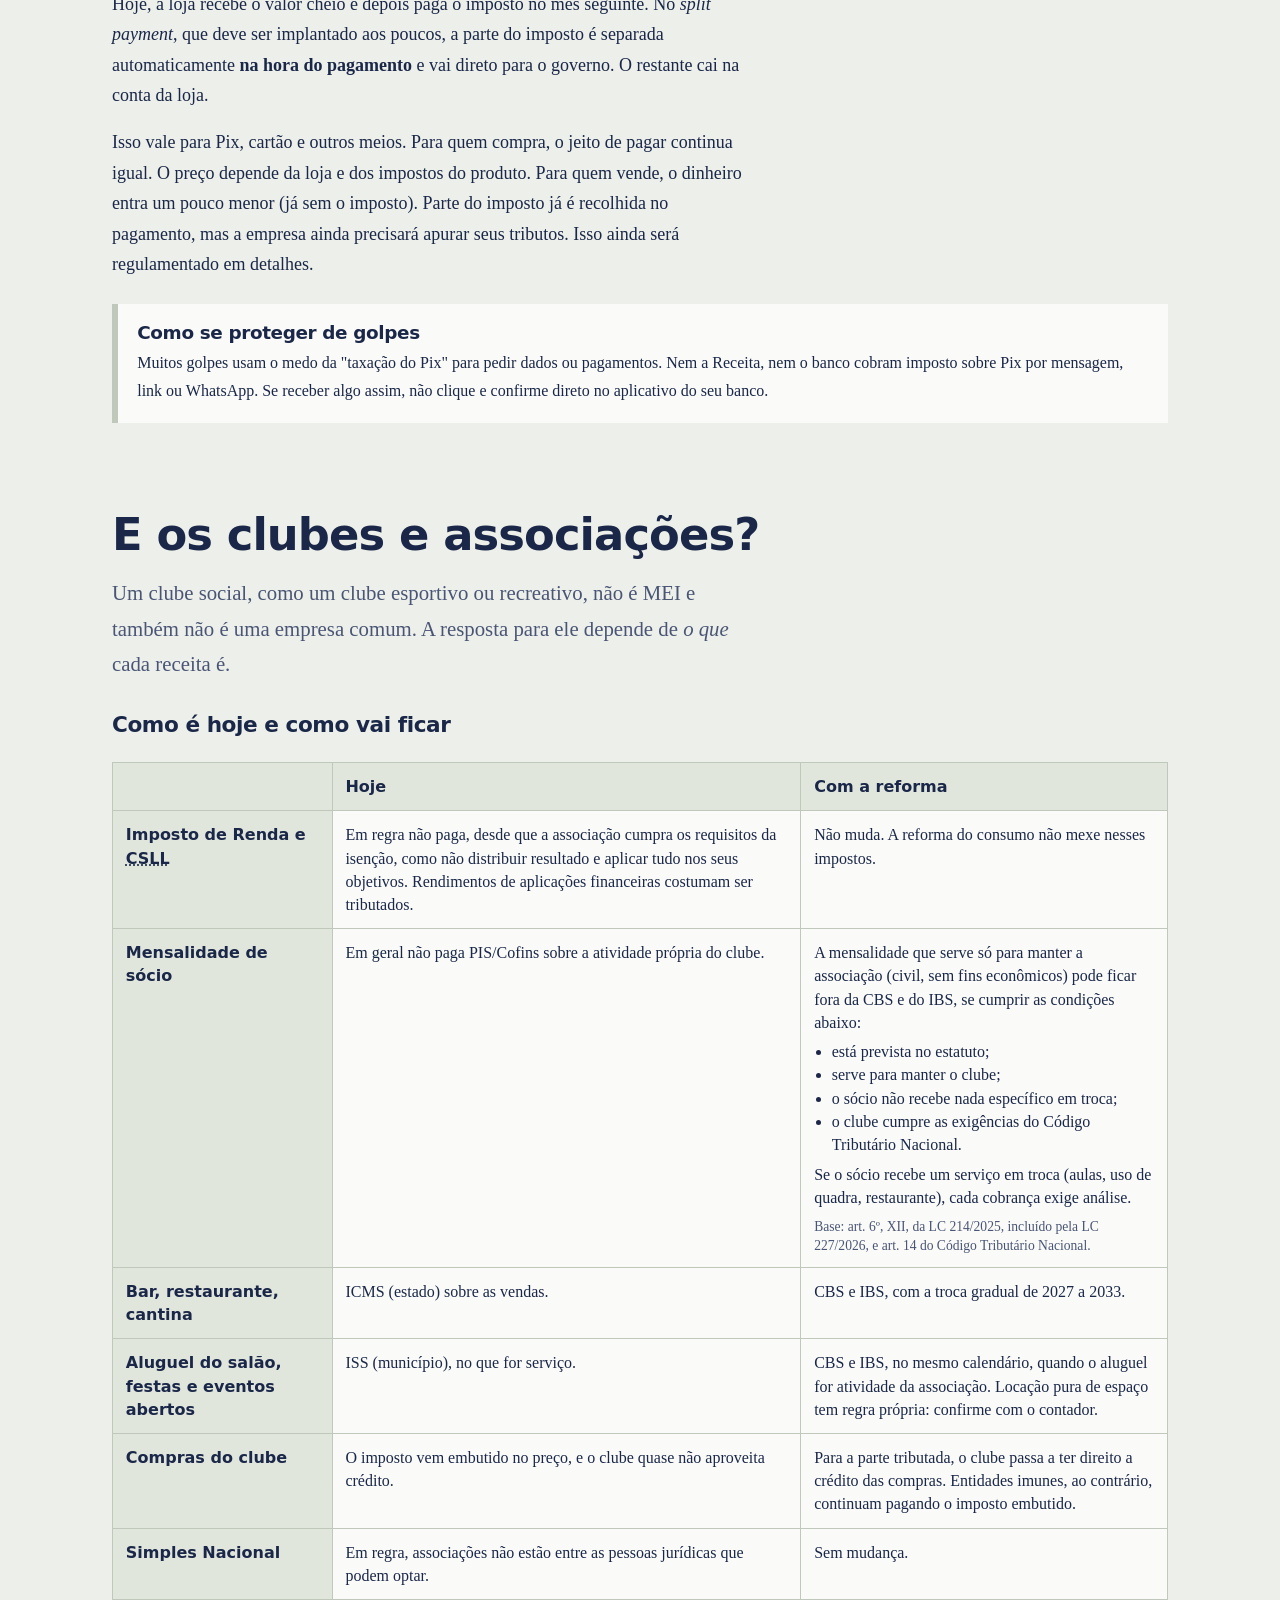
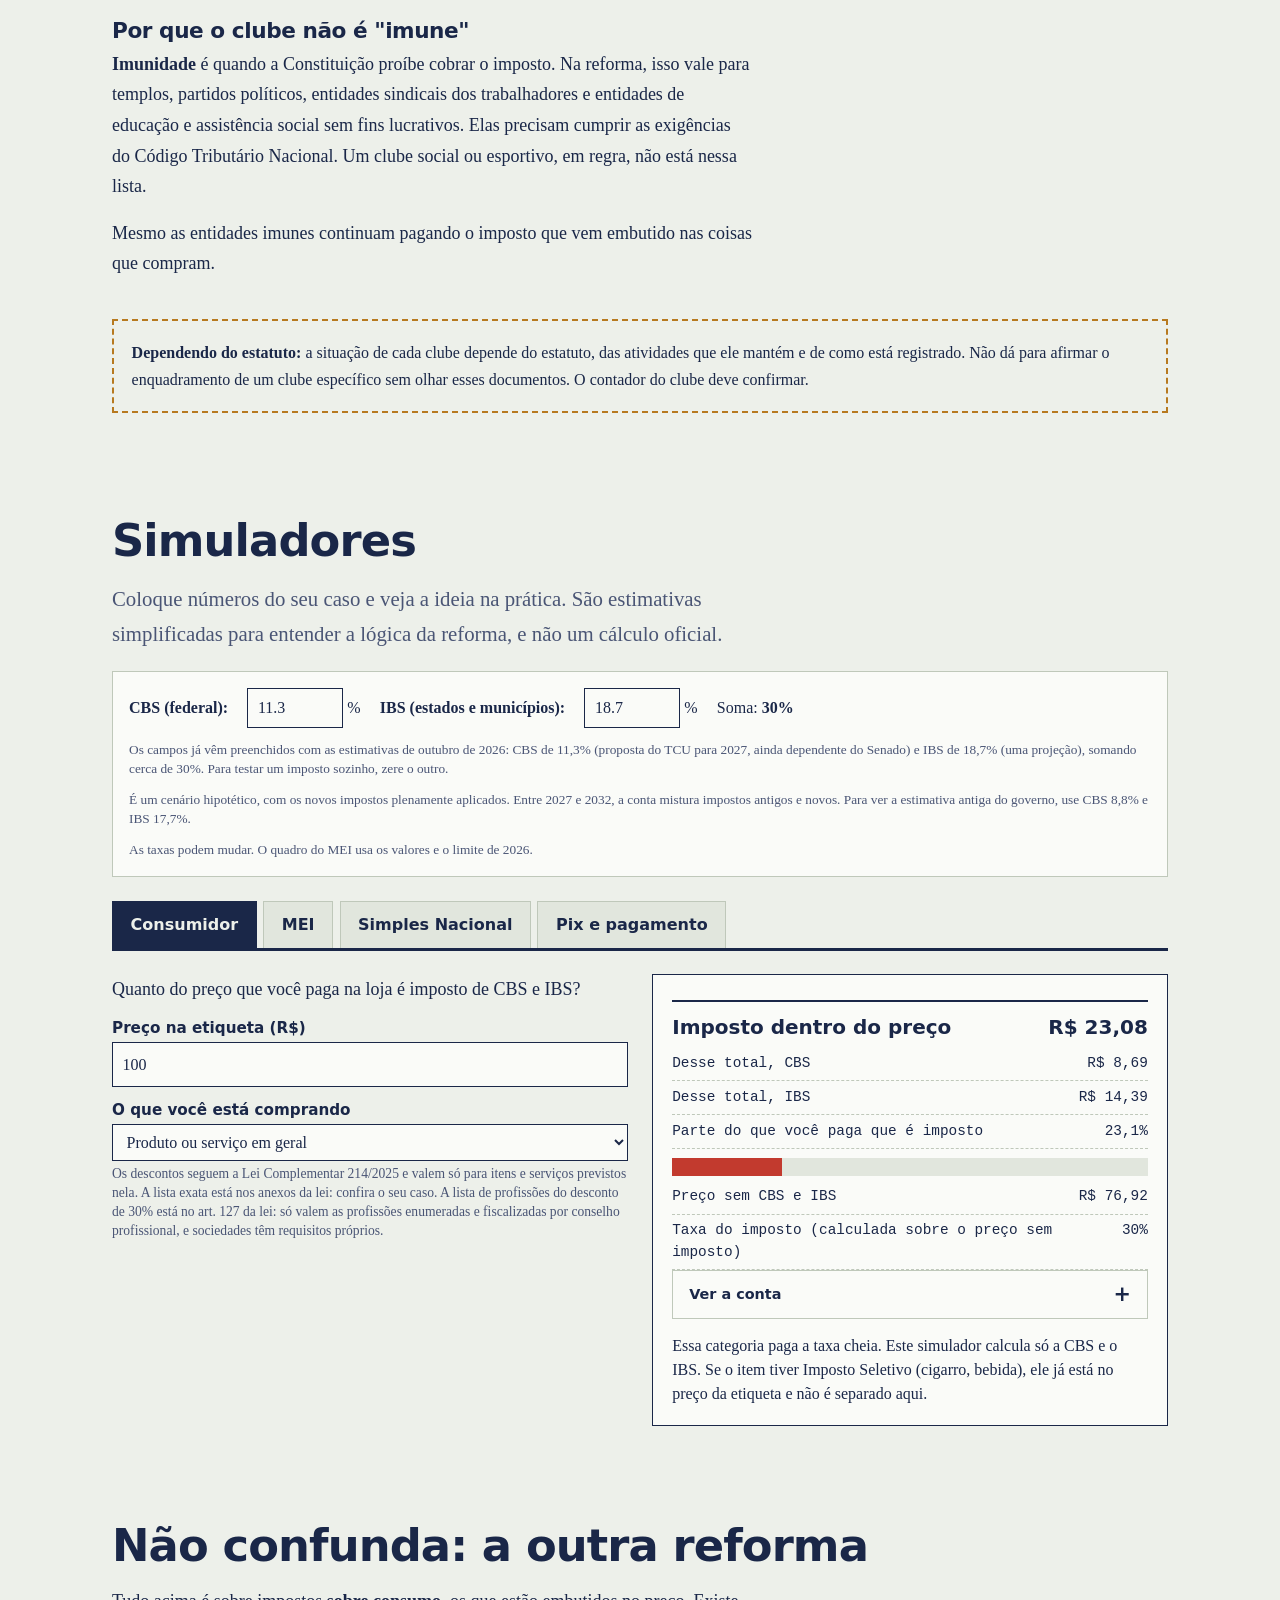
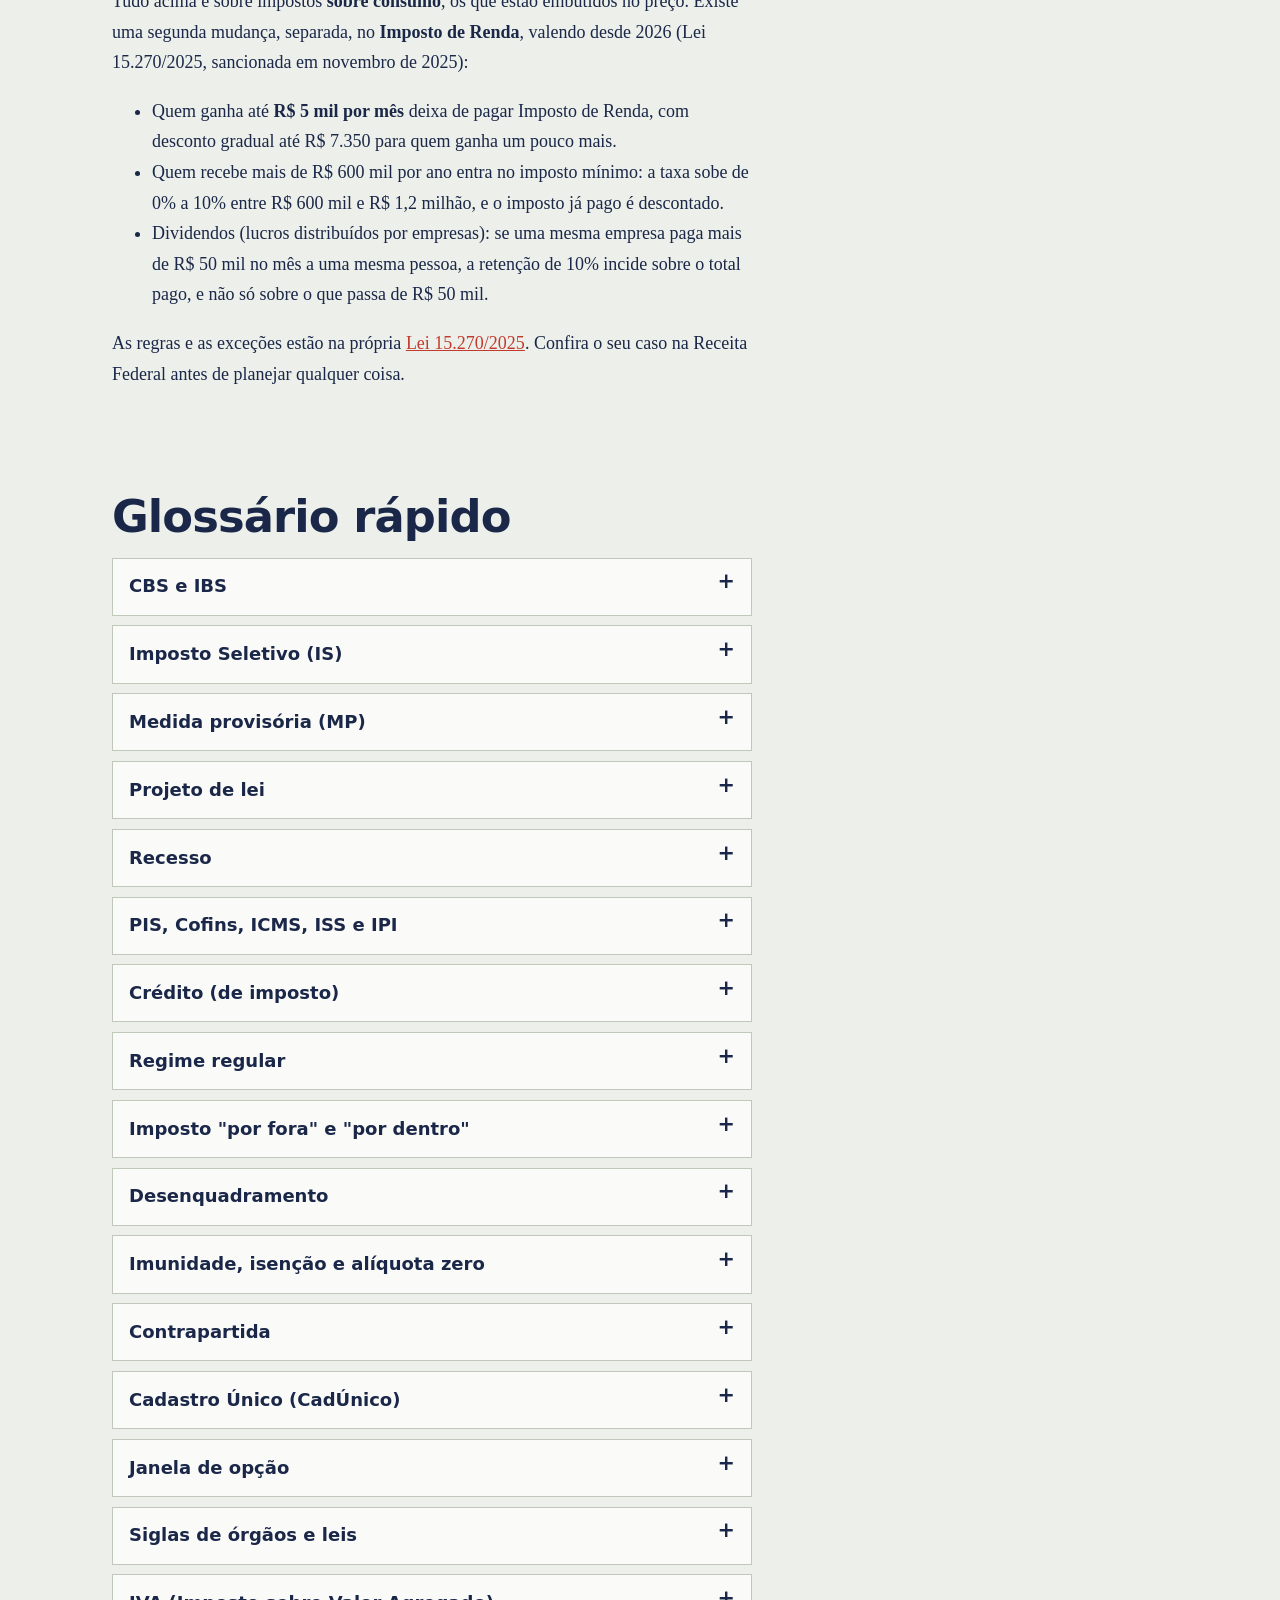
==== commit eb371de3: "Mostra a data de conferência no topo do site Co-Authored-By: Claude Sonnet 5.5 <noreply@anthropic.co" ====
--- a/index.html
+++ b/index.html
@@ -18,7 +18,7 @@
 <meta property="og:locale" content="pt_BR">
 <meta property="og:site_name" content="RESET tributário">
 <meta property="og:title" content="Reforma tributária explicada: MEI, Pix e o que muda">
-<meta property="og:description" content="O que muda com a CBS e o IBS, o que acontece com o MEI e se o Pix será taxado. Como é hoje e como vai ficar, explicado para leigos.">
+<meta property="og:description" content="O que muda com a CBS e o IBS, o MEI, o Pix e o Imposto Seletivo previsto para 2027 (cigarro, bebida, carro, aposta). Explicado para leigos.">
 <meta property="og:url" content="https://luizcoura.github.io/reset-tributario/">
 <meta property="og:image" content="https://luizcoura.github.io/reset-tributario/og-image.png">
 <meta property="og:image:width" content="1200">
@@ -56,6 +56,7 @@
   <div class="wrap hero-grid">
     <div>
       <h1>A reforma tributária, sem juridiquês</h1>
+      <p class="conferido">Conteúdo conferido em <time datetime="2026-11-06">6 de novembro de 2026</time>. <a href="#fontes">Ver fontes</a></p>
       <p class="lead">Os impostos sobre o que a gente compra vão mudar bastante até 2033. Aqui está o que muda no preço das coisas, no <abbr title="Microempreendedor Individual">MEI</abbr> e no Pix. Mostramos como é hoje e como vai ficar.</p>
       <p class="assinatura">RESET: Reforma Explicada Sem Enrolação Tributária.</p>
       <nav class="nav" aria-label="Seções">
@@ -575,9 +576,9 @@
   <div class="wrap">
     <p>RESET tributário · © 2026 Luiz Coura · <a href="https://github.com/luizcoura/reset-tributario/blob/main/LICENSE">Licença MIT</a> · <a href="https://github.com/luizcoura/reset-tributario">Código no GitHub</a></p>
     <p><a href="perguntas.html">Perguntas frequentes sobre a reforma</a></p>
-    <p>Versão 1.10.0 · atualizada em 6 de novembro de 2026 · <a href="https://github.com/luizcoura/reset-tributario/blob/main/CHANGELOG.md">histórico de mudanças</a></p>
+    <p>Versão 1.10.2 · atualizada em 6 de novembro de 2026 · <a href="https://github.com/luizcoura/reset-tributario/blob/main/CHANGELOG.md">histórico de mudanças</a></p>
     <p>Conteúdo conferido em 6 de novembro de 2026 com a LC 214/2025, a MP 1.399/2026 e fontes jurídicas. Leis e regulamentos podem mudar.</p>
-    <p>Fontes consultadas. As datas são as que constam em cada página, conferidas em 31 de outubro de 2026, exceto as de novembro, conferidas em 6 de novembro. Em cada grupo, a ordem é pela data de publicação visível na página, da mais recente para a mais antiga; páginas sem data visível ficam no fim.</p>
+    <p id="fontes">Fontes consultadas. As datas são as que constam em cada página, conferidas em 31 de outubro de 2026, exceto as de novembro, conferidas em 6 de novembro. Em cada grupo, a ordem é pela data de publicação visível na página, da mais recente para a mais antiga; páginas sem data visível ficam no fim.</p>
     <h3>Fontes oficiais</h3>
     <ul>
       <li><a href="https://www12.senado.leg.br/radio/1/noticia/2026/11/06/mp-fixa-aliquotas-do-imposto-seletivo-para-cigarros-bebidas-e-veiculos">Agência Senado: MP fixa alíquotas do Imposto Seletivo</a> <span class="data">(06/11/2026)</span></li>
--- a/style.css
+++ b/style.css
@@ -33,6 +33,7 @@
 p{margin:0 0 1rem}
 section{padding:4.5rem 0 1rem}
 .lead{font-size:1.3rem;color:var(--tinta-suave)}
+.conferido{font-size:.9rem;line-height:1.4;color:var(--tinta-suave);margin:.4rem 0 .8rem}
 
 /* topo */
 header.topo{padding:3rem 0 2rem}
